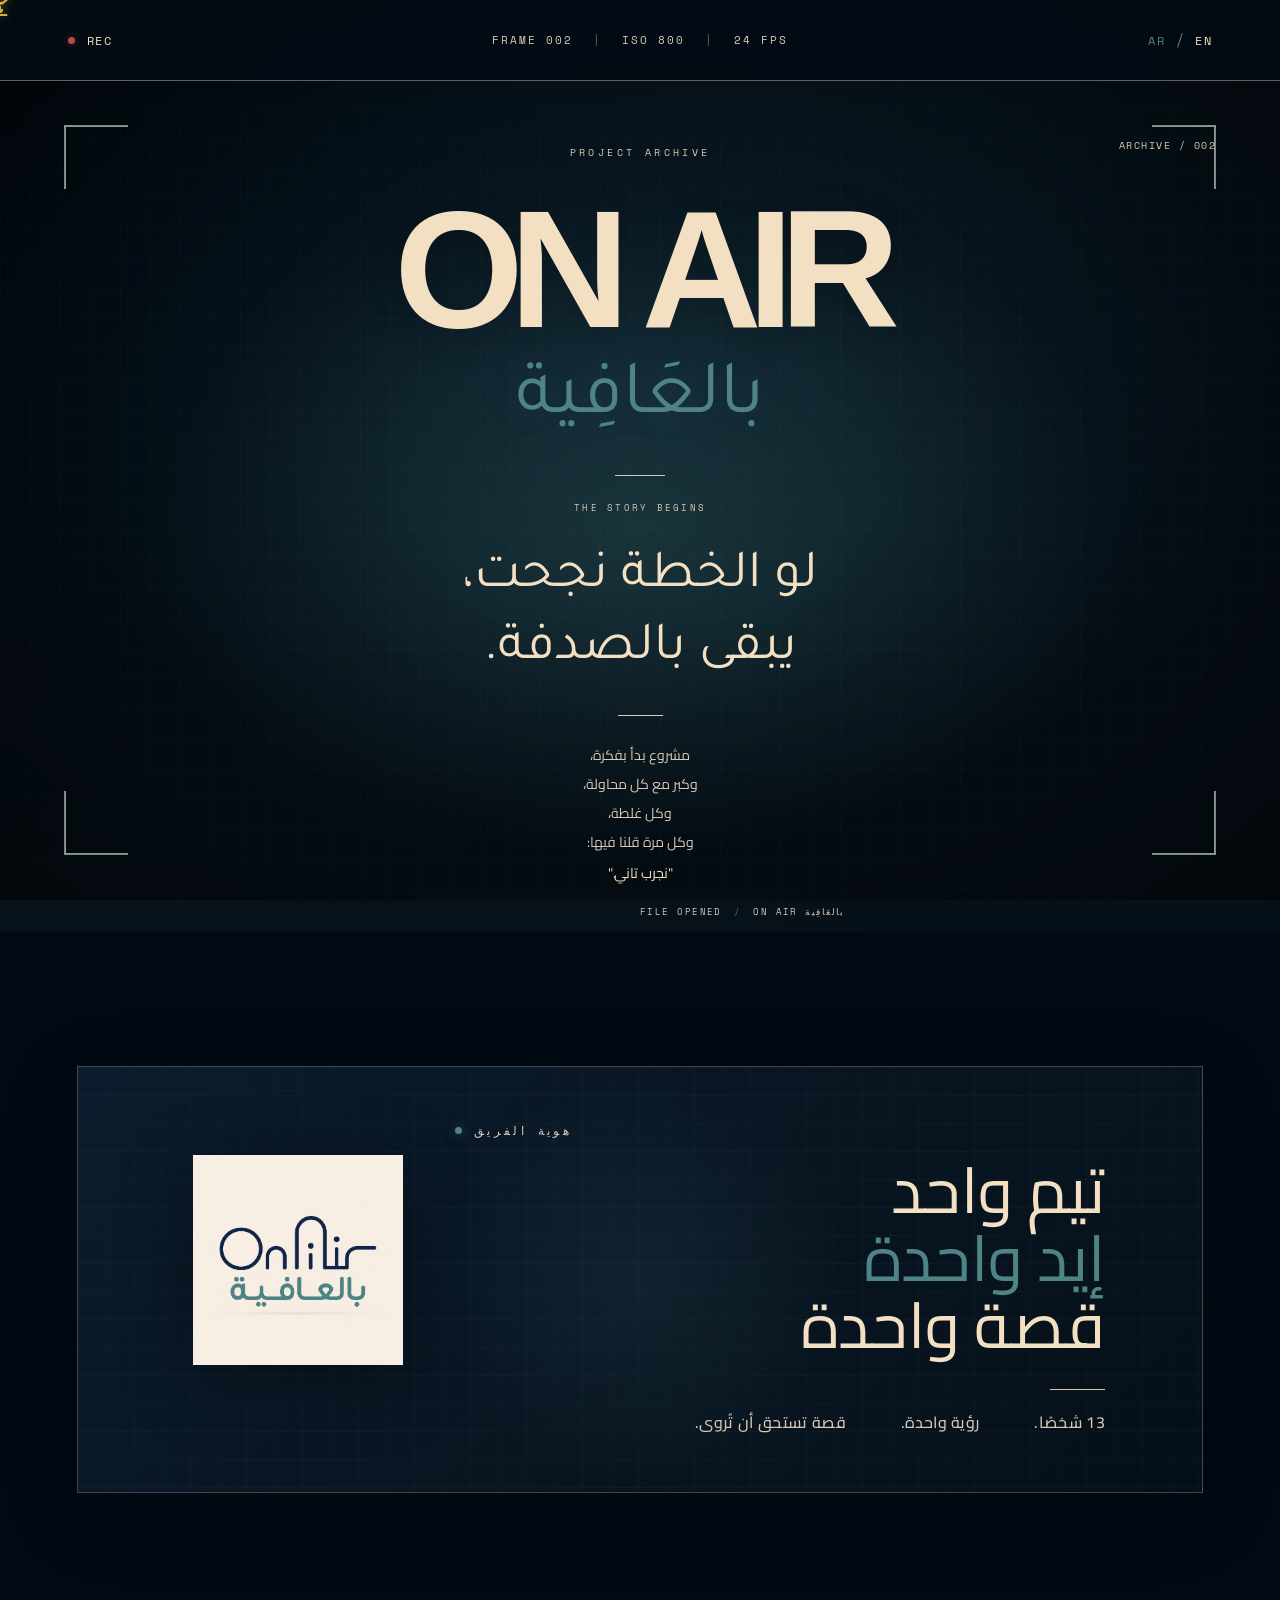
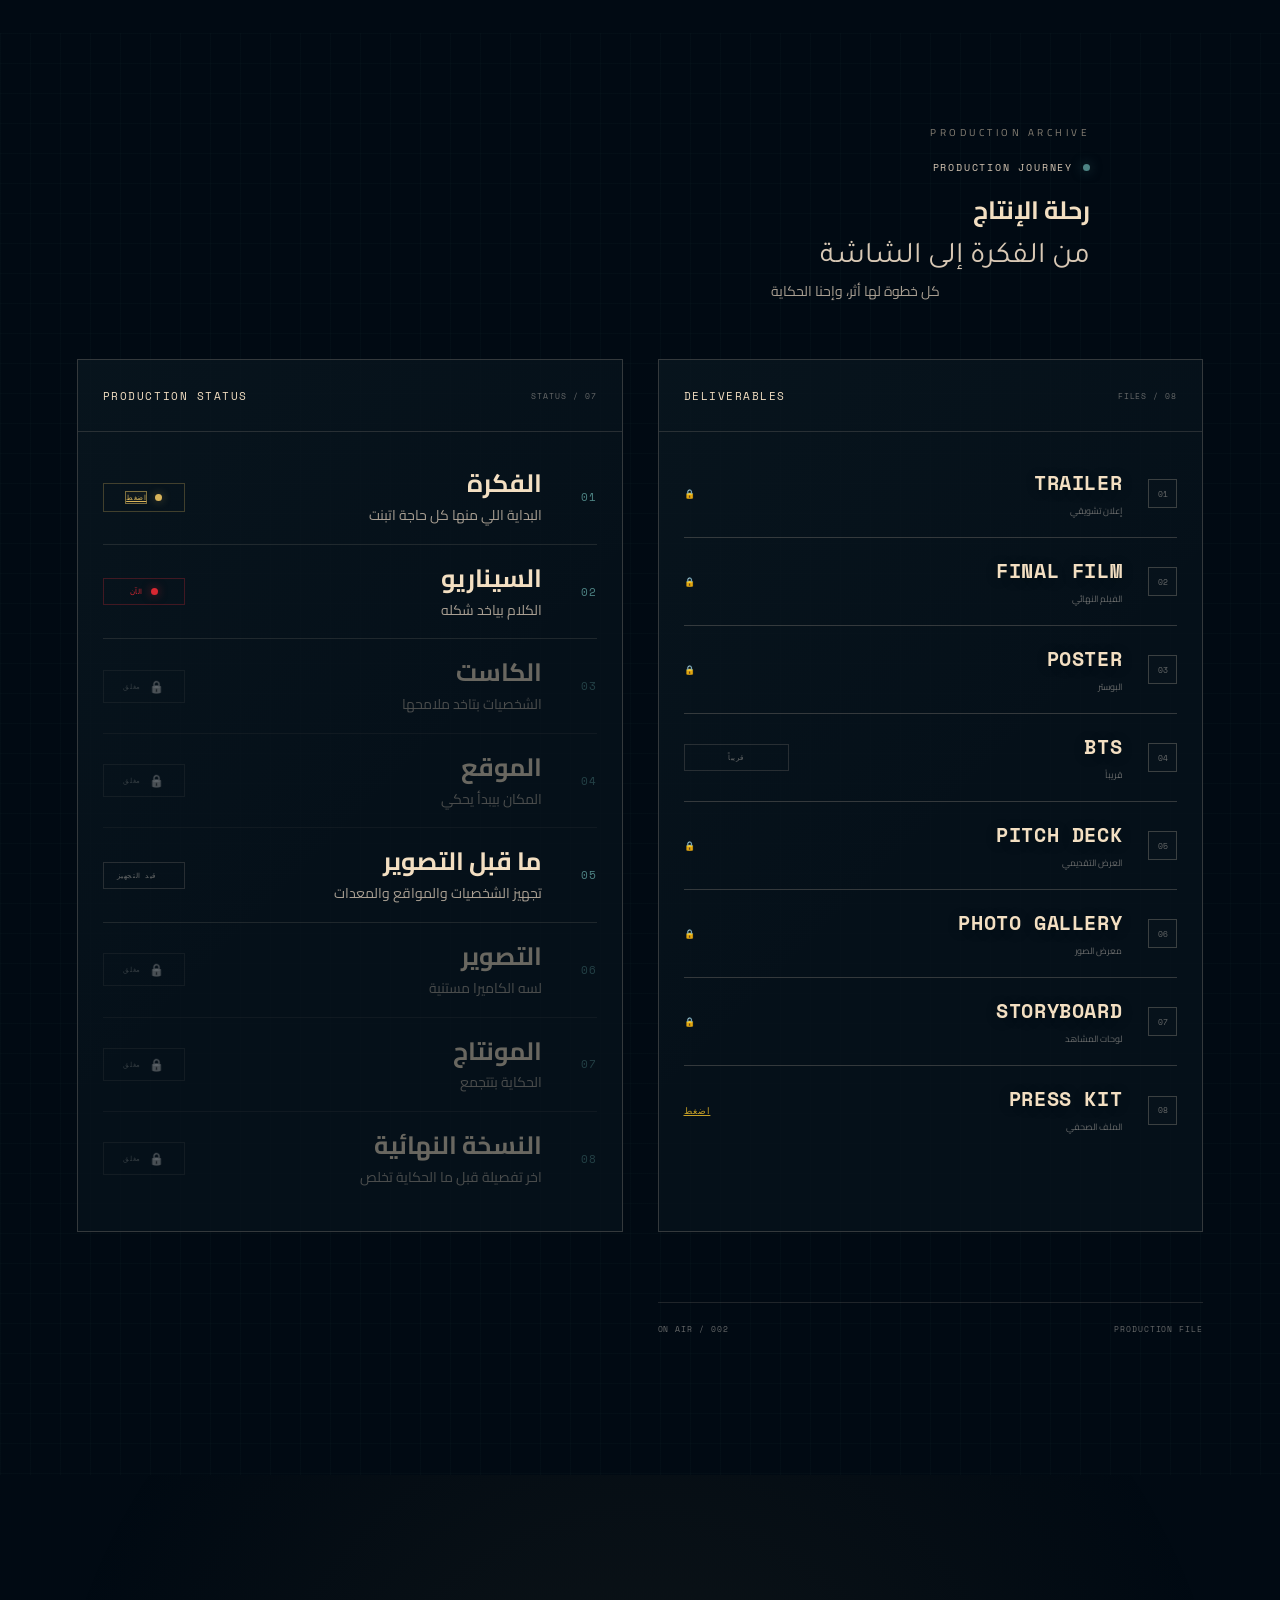
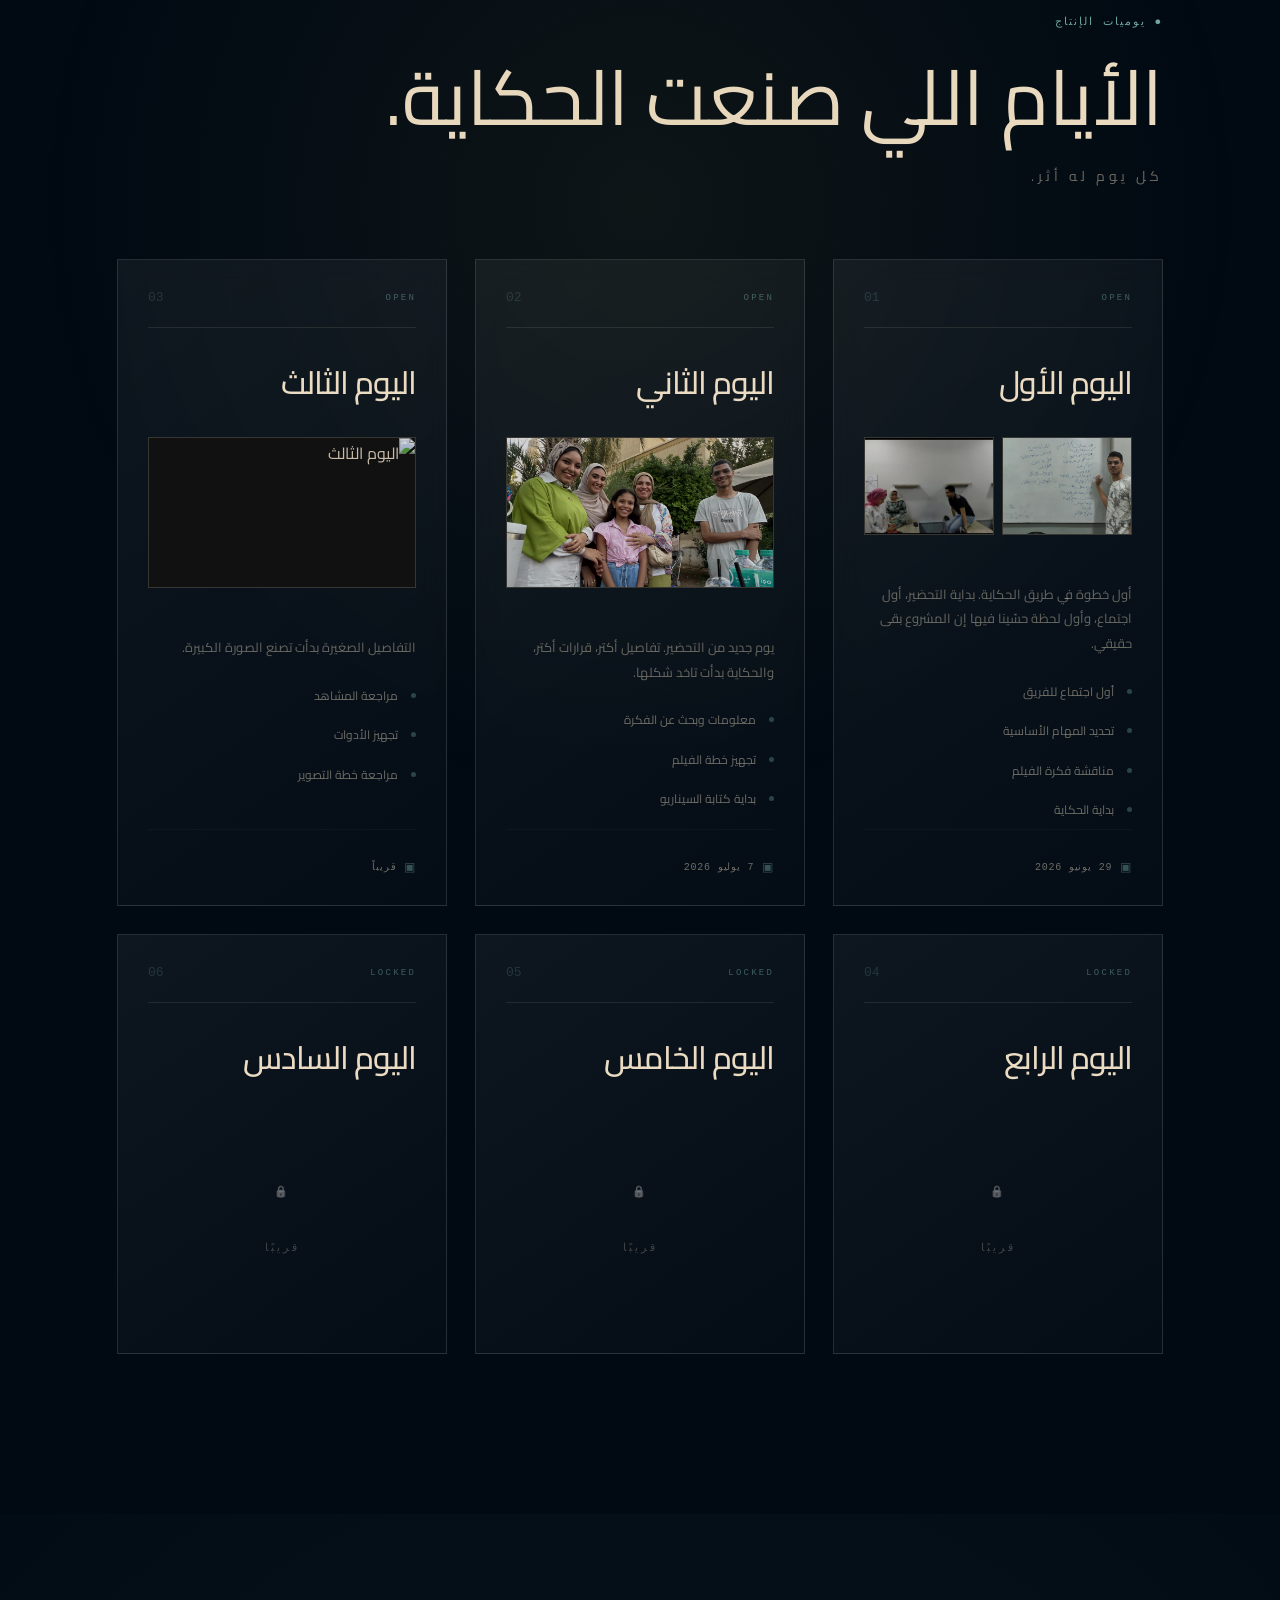
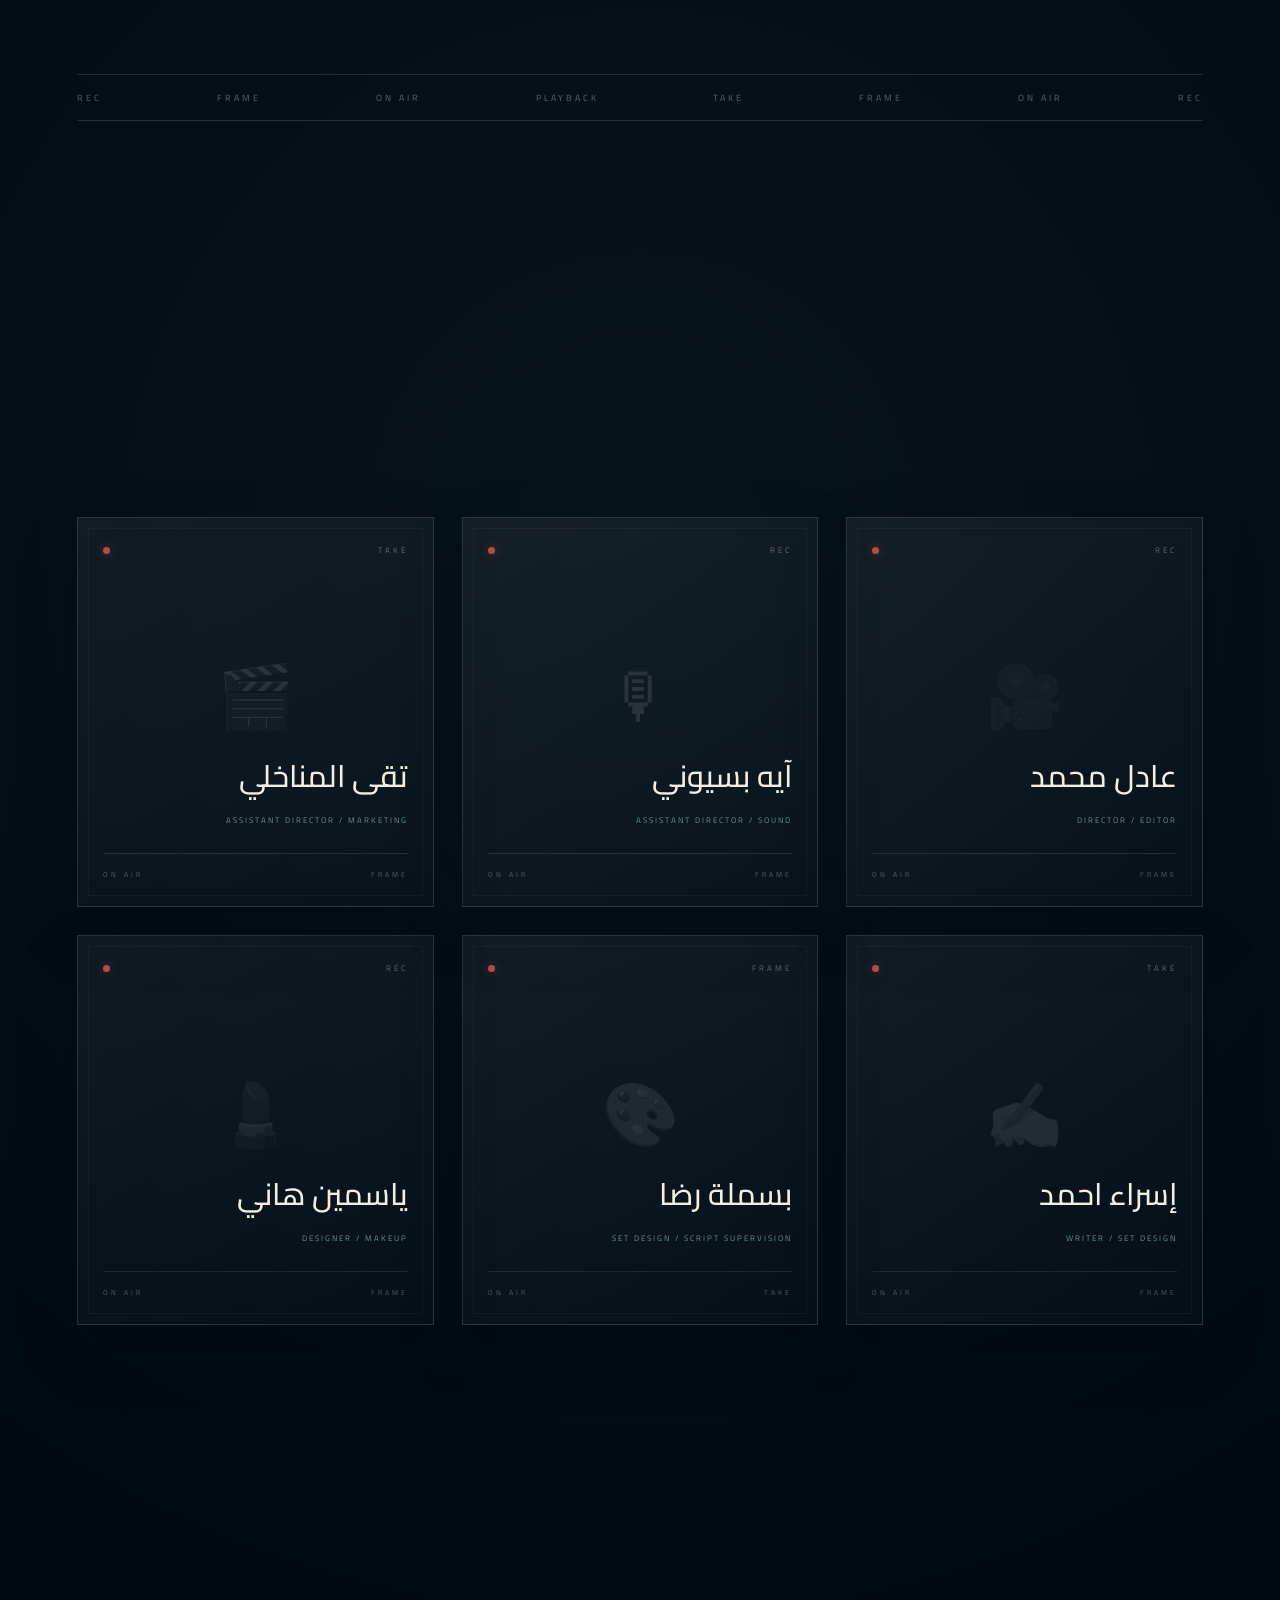
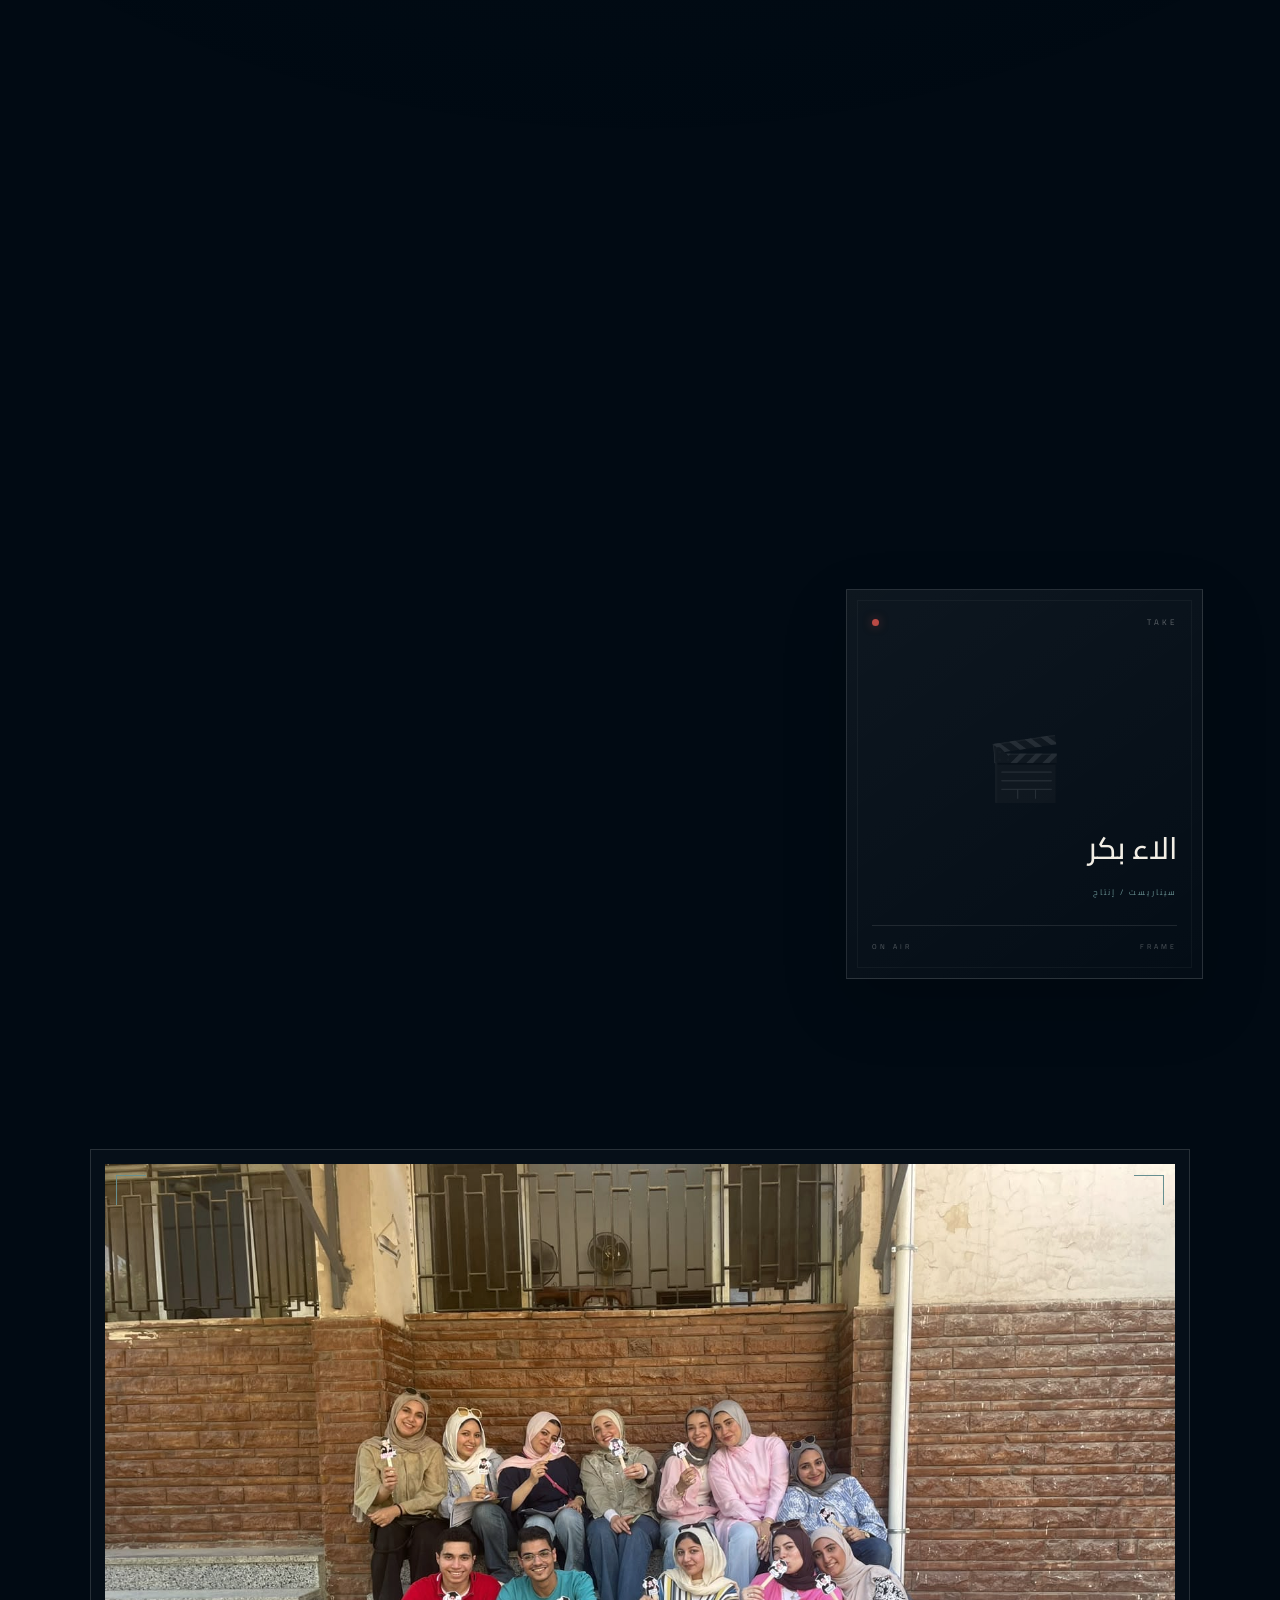
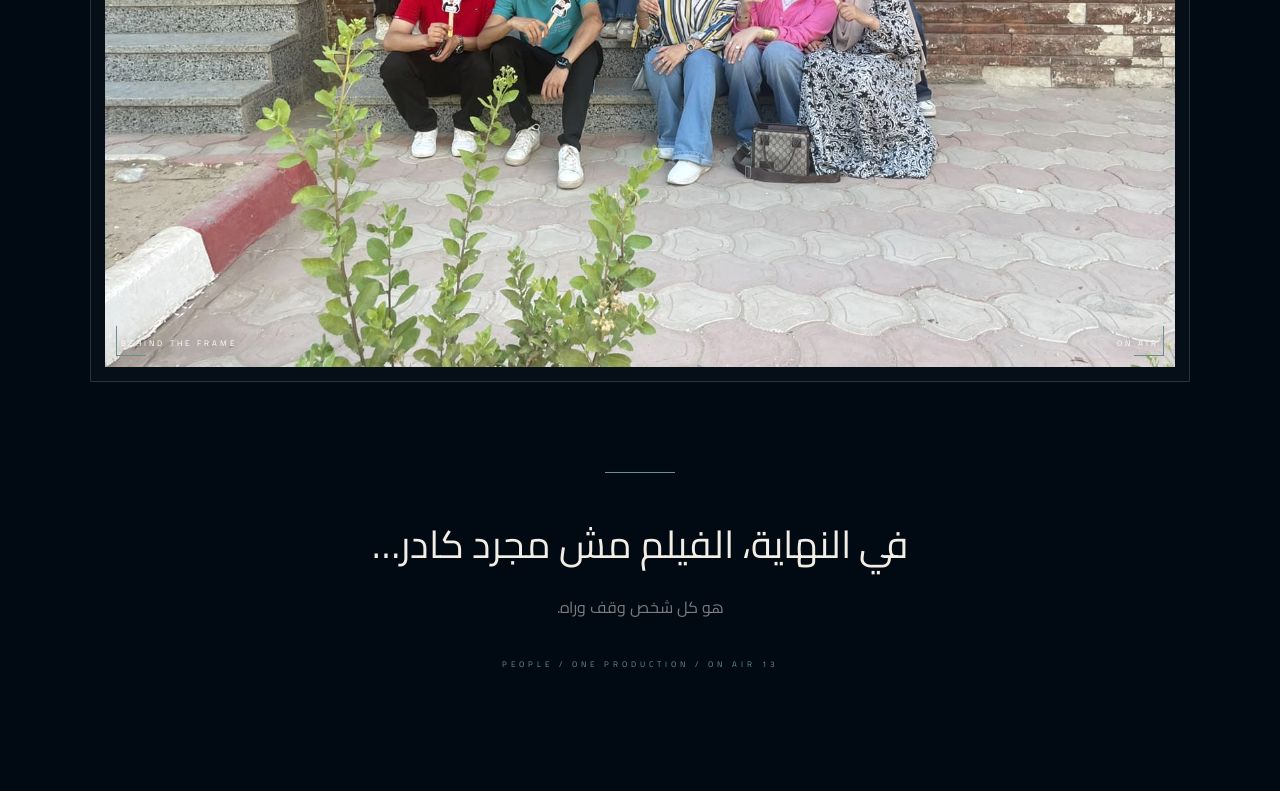
==== archive.html @ 63a8d61f "lnitial website" ====
<!DOCTYPE html>
<html lang="ar" dir="rtl">

<head>

    <meta charset="UTF-8">

    <meta
        name="viewport"
        content="width=device-width, initial-scale=1.0"
    >

    <title>Archive — ON AIR بالعَافِية</title>


    <!-- =====================================================
         GOOGLE FONTS
    ====================================================== -->

    <link rel="preconnect" href="https://fonts.googleapis.com">

    <link
        rel="preconnect"
        href="https://fonts.gstatic.com"
        crossorigin
    >

    <link
        href="https://fonts.googleapis.com/css2?family=Cairo:wght@300;400;500;600;700;800&family=Space+Mono:wght@400;700&family=Tajawal:wght@300;400;500;700;800&display=swap"
        rel="stylesheet"
    >


    <!-- =====================================================
         ARCHIVE CSS
    ====================================================== -->

    <link
        rel="stylesheet"
        href="archive.css"
    >


    <!-- =====================================================
         PRODUCTION CSS
    ====================================================== -->

    <link
        rel="stylesheet"
        href="production.css"
    >

</head>


<body data-page="archive">


<main id="website">


    <!-- =====================================================
         TOP BAR
    ===================================================== -->

    <header class="top-bar">


        <!-- LANGUAGE -->

        <div class="language">

            <button
                type="button"
                class="active"
                data-lang="ar"
                aria-pressed="true"
            >
                AR
            </button>

            <span>/</span>

            <button
                type="button"
                data-lang="en"
                aria-pressed="false"
            >
                EN
            </button>

        </div>


        <!-- TECHNICAL INFO -->

        <div class="technical-info">

            <span
                data-ar="FRAME 002"
                data-en="FRAME 002"
            >
                FRAME 002
            </span>

            <span class="separator">
                |
            </span>

            <span
                data-ar="ISO 800"
                data-en="ISO 800"
            >
                ISO 800
            </span>

            <span class="separator">
                |
            </span>

            <span
                data-ar="24 FPS"
                data-en="24 FPS"
            >
                24 FPS
            </span>

        </div>


        <!-- REC -->

        <div class="rec">

            <span class="rec-dot"></span>

            <span
                data-ar="REC"
                data-en="REC"
            >
                REC
            </span>

        </div>

    </header>



    <!-- =====================================================
         ARCHIVE
    ====================================================== -->

    <section class="archive-page">


        <!-- BACKGROUND -->

        <div class="archive-background"></div>

        <div class="archive-grid"></div>

        <div class="archive-vignette"></div>


        <!-- CAMERA CORNERS -->

        <div class="camera-corner top-left"></div>

        <div class="camera-corner top-right"></div>

        <div class="camera-corner bottom-left"></div>

        <div class="camera-corner bottom-right"></div>


        <!-- =================================================
             ARCHIVE CONTENT
        ================================================== -->

        <div class="archive-content">


            <!-- LABEL -->

            <div
                class="archive-label"
                data-ar="PROJECT ARCHIVE"
                data-en="PROJECT ARCHIVE"
            >
                PROJECT ARCHIVE
            </div>


            <!-- FILE -->

            <div
                class="archive-file"
                data-ar="ARCHIVE / 002"
                data-en="ARCHIVE / 002"
            >
                ARCHIVE / 002
            </div>


            <!-- LOGO -->

            <div class="archive-logo">

                <div
                    class="archive-english"
                    data-ar="ON AIR"
                    data-en="ON AIR"
                >
                    ON AIR
                </div>

                <div
                    class="archive-arabic"
                    data-ar="بالعَافِية"
                    data-en="بالعَافِية"
                >
                    بالعَافِية
                </div>

            </div>


            <!-- LINE -->

            <div class="archive-line"></div>


            <!-- =================================================
                 INTRO
            ================================================== -->

            <section class="archive-intro">


                <div
                    class="archive-intro-label"
                    data-ar="THE STORY BEGINS"
                    data-en="THE STORY BEGINS"
                >
                    THE STORY BEGINS
                </div>


                <h1 class="archive-intro-title">

                    <span
                        data-ar="لو الخطة نجحت،"
                        data-en="If the plan works,"
                    >
                        لو الخطة نجحت،
                    </span>

                    <span
                        data-ar="يبقى بالصدفة."
                        data-en="then it was probably luck."
                    >
                        يبقى بالصدفة.
                    </span>

                </h1>


                <div class="archive-intro-line"></div>


                <!--
                    الجمل الأصلية محفوظة كما هي
                -->

                <div class="archive-intro-description">

                    <span
                        data-ar="مشروع بدأ بفكرة،"
                        data-en="A project that started with an idea,"
                    >
                        مشروع بدأ بفكرة،
                    </span>

                    <span
                        data-ar="وكبر مع كل محاولة،"
                        data-en="and grew with every attempt,"
                    >
                        وكبر مع كل محاولة،
                    </span>

                    <span
                        data-ar="وكل غلطة،"
                        data-en="every mistake,"
                    >
                        وكل غلطة،
                    </span>

                    <span
                        data-ar="وكل مرة قلنا فيها:"
                        data-en="and every time we said:"
                    >
                        وكل مرة قلنا فيها:
                    </span>

                    <span
                        data-ar='"نجرب تاني."'
                        data-en='"Let us try again."'
                    >
                        "نجرب تاني."
                    </span>

                </div>

            </section>


            <!-- META -->

            <div class="archive-meta">

                <span
                    data-ar="FILE OPENED"
                    data-en="FILE OPENED"
                >
                    FILE OPENED
                </span>

                <span class="meta-separator">
                    /
                </span>

                <span
                    data-ar="ON AIR بالعَافِية"
                    data-en="ON AIR بالعَافِية"
                >
                    ON AIR بالعَافِية
                </span>

            </div>

        </div>

    </section>



    <!-- =====================================================
         TEAM IDENTITY
    ====================================================== -->

    <section
        class="team-identity"
        id="teamIdentity"
    >

        <!-- =================================================
             TEAM LOGO
        ================================================== -->

        <div class="team-identity-logo">

            <img
                src="images/team-logo.png"
                alt="ON AIR بالعَافِية Logo"
            >

        </div>


        <!-- =================================================
             TEAM CONTENT
        ================================================== -->

        <div class="team-identity-content">


            <!-- LABEL -->

            <div class="team-identity-label">

                <span class="label-dot"></span>

                <span
                    data-ar="هوية الفريق"
                    data-en="TEAM IDENTITY"
                >
                    هوية الفريق
                </span>

            </div>


            <!-- TITLE -->

            <div class="team-identity-title">

                <span
                    data-ar="تيم واحد"
                    data-en="ONE TEAM"
                >
                    تيم واحد
                </span>

                <span
                    data-ar="إيد واحدة"
                    data-en="ONE HAND"
                >
                    إيد واحدة
                </span>

                <span
                    data-ar="قصة واحدة"
                    data-en="ONE STORY"
                >
                    قصة واحدة
                </span>

            </div>


            <!-- DIVIDER -->

            <div class="team-identity-line"></div>


            <!-- FOOTER -->

            <div class="team-identity-footer">

                <span
                    data-ar="13 شخصًا."
                    data-en="13 PEOPLE."
                >
                    13 شخصًا.
                </span>

                <span
                    data-ar="رؤية واحدة."
                    data-en="ONE VISION."
                >
                    رؤية واحدة.
                </span>

                <span
                    data-ar="قصة تستحق أن تُروى."
                    data-en="A STORY WORTH TELLING."
                >
                    قصة تستحق أن تُروى.
                </span>

            </div>

        </div>

    </section>



    <!-- =====================================================
         PRODUCTION AREA
    ====================================================== -->

    <section
        class="production-section"
        id="productionSection"
    >


        <!-- =================================================
             PRODUCTION INTRO
        ================================================== -->

        <div class="production-header">


            <div class="production-header-label">

                <span class="production-dot"></span>

                <span
                    data-ar="PRODUCTION JOURNEY"
                    data-en="PRODUCTION JOURNEY"
                >
                    PRODUCTION JOURNEY
                </span>

            </div>


            <!-- TITLE -->

            <h2
                class="production-title"
                data-ar="رحلة الإنتاج"
                data-en="Production Journey"
            >
                رحلة الإنتاج
            </h2>


            <!-- SUBTITLE -->

            <div
                class="production-subtitle"
                data-ar="من الفكرة إلى الشاشة"
                data-en="From Idea to Screen"
            >
                من الفكرة إلى الشاشة
            </div>


            <!-- DESCRIPTION -->

            <p
                class="production-description"
                data-ar="كل خطوة لها أثر، وإحنا الحكاية"
                data-en="Every step leaves a mark, and we are the story."
            >
                كل خطوة لها أثر، وإحنا الحكاية
            </p>

        </div>



        <!-- =================================================
             TWO COLUMNS
        ================================================== -->

        <div class="production-layout">


            <!-- =================================================
     DELIVERABLES
================================================= -->

<section class="production-panel deliverables-panel">

    <div class="production-panel-header">

        <span
            class="production-panel-title"
            data-ar="DELIVERABLES"
            data-en="DELIVERABLES"
        >
            DELIVERABLES
        </span>

        <span
            class="production-panel-count"
            data-ar="FILES / 08"
            data-en="FILES / 08"
        >
            FILES / 08
        </span>

    </div>


    <div class="deliverables-list">


        <!-- 01 — TRAILER -->
        <div class="deliverable-item locked">

            <!-- NUMBER -->
            <div class="deliverable-number">
                01
            </div>

            <!-- INFO -->
            <div class="deliverable-info">

                <div
                    class="deliverable-title"
                    data-ar="TRAILER"
                    data-en="TRAILER"
                >
                    TRAILER
                </div>

                <div
                    class="deliverable-subtitle"
                    data-ar="إعلان تشويقي"
                    data-en="Teaser Trailer"
                >
                    إعلان تشويقي
                </div>

            </div>

            <!-- LOCK -->
            <div class="deliverable-action">

                <span class="deliverable-lock">
                    🔒
                </span>

            </div>

        </div>



        <!-- 02 — FINAL FILM -->
        <div class="deliverable-item locked">

            <div class="deliverable-number">
                02
            </div>

            <div class="deliverable-info">

                <div
                    class="deliverable-title"
                    data-ar="FINAL FILM"
                    data-en="FINAL FILM"
                >
                    FINAL FILM
                </div>

                <div
                    class="deliverable-subtitle"
                    data-ar="الفيلم النهائي"
                    data-en="Final Film"
                >
                    الفيلم النهائي
                </div>

            </div>

            <div class="deliverable-action">

                <span class="deliverable-lock">
                    🔒
                </span>

            </div>

        </div>



        <!-- 03 — POSTER -->
        <div class="deliverable-item locked">

            <div class="deliverable-number">
                03
            </div>

            <div class="deliverable-info">

                <div
                    class="deliverable-title"
                    data-ar="POSTER"
                    data-en="POSTER"
                >
                    POSTER
                </div>

                <div
                    class="deliverable-subtitle"
                    data-ar="البوستر"
                    data-en="Poster"
                >
                    البوستر
                </div>

            </div>

            <div class="deliverable-action">

                <span class="deliverable-lock">
                    🔒
                </span>

            </div>

        </div>



        <!-- 04 — BTS -->
        <div class="deliverable-item coming-soon">

            <div class="deliverable-number">
                04
            </div>

            <div class="deliverable-info">

                <div
                    class="deliverable-title"
                    data-ar="BTS"
                    data-en="BTS"
                >
                    BTS
                </div>

                <div
                    class="deliverable-subtitle"
                    data-ar="قريباً"
                    data-en="Coming Soon"
                >
                    قريباً
                </div>

            </div>

            <div class="deliverable-action">

                <span
                    class="deliverable-status"
                    data-ar="قريباً"
                    data-en="SOON"
                >
                    قريباً
                </span>

            </div>

        </div>



        <!-- 05 — PITCH DECK -->
        <div class="deliverable-item locked">

            <div class="deliverable-number">
                05
            </div>

            <div class="deliverable-info">

                <div
                    class="deliverable-title"
                    data-ar="PITCH DECK"
                    data-en="PITCH DECK"
                >
                    PITCH DECK
                </div>

                <div
                    class="deliverable-subtitle"
                    data-ar="العرض التقديمي"
                    data-en="Presentation Deck"
                >
                    العرض التقديمي
                </div>

            </div>

            <div class="deliverable-action">

                <span class="deliverable-lock">
                    🔒
                </span>

            </div>

        </div>



        <!-- 06 — PHOTO GALLERY -->
        <div class="deliverable-item locked">

            <div class="deliverable-number">
                06
            </div>

            <div class="deliverable-info">

                <div
                    class="deliverable-title"
                    data-ar="PHOTO GALLERY"
                    data-en="PHOTO GALLERY"
                >
                    PHOTO GALLERY
                </div>

                <div
                    class="deliverable-subtitle"
                    data-ar="معرض الصور"
                    data-en="Photo Gallery"
                >
                    معرض الصور
                </div>

            </div>

            <div class="deliverable-action">

                <span class="deliverable-lock">
                    🔒
                </span>

            </div>

        </div>



        <!-- 07 — STORYBOARD -->
        <div class="deliverable-item locked">

            <div class="deliverable-number">
                07
            </div>

            <div class="deliverable-info">

                <div
                    class="deliverable-title"
                    data-ar="STORYBOARD"
                    data-en="STORYBOARD"
                >
                    STORYBOARD
                </div>

                <div
                    class="deliverable-subtitle"
                    data-ar="لوحات المشاهد"
                    data-en="Scene Boards"
                >
                    لوحات المشاهد
                </div>

            </div>

            <div class="deliverable-action">

                <span class="deliverable-lock">
                    🔒
                </span>

            </div>

        </div>



        <!-- 08 — PRESS KIT -->
        <div class="deliverable-item open">

            <div class="deliverable-number">
                08
            </div>

            <div class="deliverable-info">

                <div
                    class="deliverable-title"
                    data-ar="PRESS KIT"
                    data-en="PRESS KIT"
                >
                    PRESS KIT
                </div>

                <div
                    class="deliverable-subtitle"
                    data-ar="الملف الصحفي"
                    data-en="Press File"
                >
                    الملف الصحفي
                </div>

            </div>

            <div class="deliverable-action">

                <a
                    href="#"
                    class="deliverable-button"
                    data-ar="اضغط"
                    data-en="OPEN"
                >
                    اضغط
                </a>

            </div>

        </div>


    </div>

</section>
 <!-- =================================================
     PRODUCTION STATUS
================================================= -->

<section class="production-panel production-status-panel">

    <div class="production-panel-header">

        <span
            class="production-panel-title"
            data-ar="PRODUCTION STATUS"
            data-en="PRODUCTION STATUS"
        >
            PRODUCTION STATUS
        </span>

        <span
            class="production-panel-count"
            data-ar="STATUS / 07"
            data-en="STATUS / 07"
        >
            STATUS / 07
        </span>

    </div>


    <div class="production-status-list">


        <!-- 01 IDEA -->
        <article class="production-status-item idea">

            <div class="status-number">
                01
            </div>

            <div class="status-info">

                <div
                    class="status-title"
                    data-ar="الفكرة"
                    data-en="IDEA"
                >
                    الفكرة
                </div>

                <div
                    class="status-description"
                    data-ar="البداية اللي منها كل حاجة اتبنت"
                    data-en="The beginning everything was built from."
                >
                    البداية اللي منها كل حاجة اتبنت
                </div>

            </div>

            <div class="status-state">

                <span class="status-light idea-light"></span>

                <a
                    href="idea.html"
                    class="status-action"
                    data-ar="اضغط"
                    data-en="OPEN"
                >
                    اضغط
                </a>

            </div>

        </article>



        <!-- 02 SCRIPT -->
        <article class="production-status-item script">

            <div class="status-number">
                02
            </div>

            <div class="status-info">

                <div
                    class="status-title"
                    data-ar="السيناريو"
                    data-en="SCRIPT"
                >
                    السيناريو
                </div>

                <div
                    class="status-description"
                    data-ar="الكلام بياخد شكله"
                    data-en="The words are taking shape."
                >
                    الكلام بياخد شكله
                </div>

            </div>

            <div class="status-state">

                <span class="status-light script-light"></span>

                <span
                    class="status-now"
                    data-ar="الآن"
                    data-en="NOW"
                >
                    الآن
                </span>

            </div>

        </article>



        <!-- 03 CAST -->
        <article class="production-status-item locked">

            <div class="status-number">
                03
            </div>

            <div class="status-info">

                <div
                    class="status-title"
                    data-ar="الكاست"
                    data-en="CAST"
                >
                    الكاست
                </div>

                <div
                    class="status-description"
                    data-ar="الشخصيات بتاخد ملامحها"
                    data-en="The characters are taking shape."
                >
                    الشخصيات بتاخد ملامحها
                </div>

            </div>

            <div class="status-state">

                <span class="status-lock">🔒</span>

                <span
                    data-ar="مغلق"
                    data-en="LOCKED"
                >
                    مغلق
                </span>

            </div>

        </article>



        <!-- 04 LOCATION -->
        <article class="production-status-item locked">

            <div class="status-number">
                04
            </div>

            <div class="status-info">

                <div
                    class="status-title"
                    data-ar="الموقع"
                    data-en="LOCATION"
                >
                    الموقع
                </div>

                <div
                    class="status-description"
                    data-ar="المكان بيبدأ يحكي"
                    data-en="The place begins to tell its story."
                >
                    المكان بيبدأ يحكي
                </div>

            </div>

            <div class="status-state">

                <span class="status-lock">🔒</span>

                <span
                    data-ar="مغلق"
                    data-en="LOCKED"
                >
                    مغلق
                </span>

            </div>

        </article>



        <!-- 05 PRE-PRODUCTION -->
        <article class="production-status-item">

            <div class="status-number">
                05
            </div>

            <div class="status-info">

                <div
                    class="status-title"
                    data-ar="ما قبل التصوير"
                    data-en="PRE-PRODUCTION"
                >
                    ما قبل التصوير
                </div>

                <div
                    class="status-description"
                    data-ar="تجهيز الشخصيات والمواقع والمعدات"
                    data-en="Preparing characters, locations and equipment."
                >
                    تجهيز الشخصيات والمواقع والمعدات
                </div>

            </div>

            <div class="status-state">

                <span class="status-light idea-light"></span>

                <span
                    data-ar="قيد التجهيز"
                    data-en="IN PROGRESS"
                >
                    قيد التجهيز
                </span>

            </div>

        </article>



        <!-- 06 SHOOTING -->
        <article class="production-status-item locked">

            <div class="status-number">
                06
            </div>

            <div class="status-info">

                <div
                    class="status-title"
                    data-ar="التصوير"
                    data-en="SHOOTING"
                >
                    التصوير
                </div>

                <div
                    class="status-description"
                    data-ar="لسه الكاميرا مستنية"
                    data-en="The camera is still waiting."
                >
                    لسه الكاميرا مستنية
                </div>

            </div>

            <div class="status-state">

                <span class="status-lock">🔒</span>

                <span
                    data-ar="مغلق"
                    data-en="LOCKED"
                >
                    مغلق
                </span>

            </div>

        </article>



        <!-- 07 EDITING -->
        <article class="production-status-item locked">

            <div class="status-number">
                07
            </div>

            <div class="status-info">

                <div
                    class="status-title"
                    data-ar="المونتاج"
                    data-en="EDITING"
                >
                    المونتاج
                </div>

                <div
                    class="status-description"
                    data-ar="الحكاية بتتجمع"
                    data-en="The story is coming together."
                >
                    الحكاية بتتجمع
                </div>

            </div>

            <div class="status-state">

                <span class="status-lock">🔒</span>

                <span
                    data-ar="مغلق"
                    data-en="LOCKED"
                >
                    مغلق
                </span>

            </div>

        </article>
  <!-- 08 — FINAL CUT -->
    <article class="production-status-item locked">

        <div class="status-number">
            08
        </div>

        <div class="status-info">

            <div
                class="status-title"
            data-ar="النسخة النهائية"
                data-en="FINAL CUT"
            >
             النسخة النهائية
            </div>

            <div
                class="status-description"
             date-ar="اخر تفصيلة قبل ما الحكاية تخلص"
                data-en="The last detail before the story ends."
            >
                اخر تفصيلة قبل ما الحكاية تخلص
            </div>

        </div>

        <div class="status-state">

            <span class="status-lock">🔒</span>

            <span
                data-ar="مغلق"
                data-en="LOCKED"
            >
                مغلق
            </span>

    </div>

</section>
                
        <!-- =================================================
             FOOTER
        ================================================== -->

        <div class="production-footer">

            <span
                class="production-footer-left"
                data-ar="PRODUCTION FILE"
                data-en="PRODUCTION FILE"
            >
                PRODUCTION FILE
            </span>

            <span
                class="production-footer-right"
                data-ar="ON AIR / 002"
                data-en="ON AIR / 002"
            >
                ON AIR / 002
            </span>

        </div>

    </section>
<!-- =====================================================
     PRODUCTION DAYS ARCHIVE
===================================================== -->

<section class="production-days-section" id="production-days">

    <div class="production-days-heading">

        <span class="section-kicker">
            ● يوميات الإنتاج
        </span>

        <h2>
            الأيام اللي صنعت الحكاية.
        </h2>

        <p>
            كل يوم له أثر.
        </p>

    </div>


    <div class="production-days-grid" id="productionDaysGrid">
        <!-- Cards generated by JavaScript -->
    </div>

</section>


<!-- =====================================================
     CREW SECTION
===================================================== -->

<section class="crew-section" id="crew">

    <!-- FILM STRIP DECORATION -->
    <div class="crew-film-line" aria-hidden="true">
        <span>REC</span>
        <span>ON AIR</span>
        <span>FRAME</span>
        <span>TAKE</span>
        <span>PLAYBACK</span>
        <span>ON AIR</span>
        <span>FRAME</span>
        <span>REC</span>
    </div>


    <!-- =================================================
         CREW INTRO
    ================================================== -->

    <div class="crew-intro reveal">

        <div class="crew-kicker">
            <span class="rec-dot"></span>
            THE PEOPLE BEHIND THE FRAME
        </div>

        <h2>
            خلف كل كادر… حكاية
        </h2>

        <p>
            لأن الفيلم لا يصنعه شخص واحد.
        </p>

    </div>


    <!-- =================================================
         CREW GRID
    ================================================== -->

    <div class="crew-grid">

        <!-- =========================
             عادل محمد
        ========================== -->

        <article class="crew-card reveal">

            <div class="crew-card-inner">

                <!-- FRONT -->

                <div class="crew-card-face crew-card-front">

                    <div class="crew-card-top">
                        <span>REC</span>
                        <span class="crew-rec-dot"></span>
                    </div>

                    <div class="crew-icon">
                        🎥
                    </div>

                    <div class="crew-name">
                        عادل محمد
                    </div>

                    <div class="crew-meta">
                        DIRECTOR / EDITOR
                    </div>

                    <div class="crew-card-bottom">
                        <span>FRAME</span>
                        <span>ON AIR</span>
                    </div>

                </div>


                <!-- BACK -->

                <div class="crew-card-face crew-card-back">

                    <div class="back-label">
                        CREW
                    </div>

                    <h3>
                        عادل محمد
                    </h3>

                    <p>
                        مخرج / مونتير
                    </p>

                    <a
                        href="#"
                        class="portfolio-link"
                        target="_blank"
                        rel="noopener"
                    >
                        VIEW PORTFOLIO ↗
                    </a>

                </div>

            </div>

        </article>


        <!-- =========================
             آيه بسيوني
        ========================== -->

        <article class="crew-card reveal">

            <div class="crew-card-inner">

                <div class="crew-card-face crew-card-front">

                    <div class="crew-card-top">
                        <span>REC</span>
                        <span class="crew-rec-dot"></span>
                    </div>

                    <div class="crew-icon">
                        🎙
                    </div>

                    <div class="crew-name">
                        آيه بسيوني
                    </div>

                    <div class="crew-meta">
                        ASSISTANT DIRECTOR / SOUND
                    </div>

                    <div class="crew-card-bottom">
                        <span>FRAME</span>
                        <span>ON AIR</span>
                    </div>

                </div>

                <div class="crew-card-face crew-card-back">

                    <div class="back-label">
                        CREW
                    </div>

                    <h3>
                        آيه بسيوني
                    </h3>

                    <p>
                        مساعد مخرج / هندسة صوتية
                    </p>

                    <a
                        href="#"
                        class="portfolio-link"
                        target="_blank"
                        rel="noopener"
                    >
                        VIEW PORTFOLIO ↗
                    </a>

                </div>

            </div>

        </article>


        <!-- =========================
             تقى المناخلي
        ========================== -->

        <article class="crew-card reveal">

            <div class="crew-card-inner">

                <div class="crew-card-face crew-card-front">

                    <div class="crew-card-top">
                        <span>TAKE</span>
                        <span class="crew-rec-dot"></span>
                    </div>

                    <div class="crew-icon">
                        🎬
                    </div>

                    <div class="crew-name">
                        تقى المناخلي
                    </div>

                    <div class="crew-meta">
                        ASSISTANT DIRECTOR / MARKETING
                    </div>

                    <div class="crew-card-bottom">
                        <span>FRAME</span>
                        <span>ON AIR</span>
                    </div>

                </div>

                <div class="crew-card-face crew-card-back">

                    <div class="back-label">
                        CREW
                    </div>

                    <h3>
                        تقى المناخلي
                    </h3>

                    <p>
                        مساعد مخرج / تسويق
                    </p>

                    <a
                        href="#"
                        class="portfolio-link"
                        target="_blank"
                        rel="noopener"
                    >
                        VIEW PORTFOLIO ↗
                    </a>

                </div>

            </div>

        </article>


        <!-- =========================
             إسراء احمد
        ========================== -->

        <article class="crew-card reveal">

            <div class="crew-card-inner">

                <div class="crew-card-face crew-card-front">

                    <div class="crew-card-top">
                        <span>TAKE</span>
                        <span class="crew-rec-dot"></span>
                    </div>

                    <div class="crew-icon">
                        ✍
                    </div>

                    <div class="crew-name">
                        إسراء احمد
                    </div>

                    <div class="crew-meta">
                        WRITER / SET DESIGN
                    </div>

                    <div class="crew-card-bottom">
                        <span>FRAME</span>
                        <span>ON AIR</span>
                    </div>

                </div>

                <div class="crew-card-face crew-card-back">

                    <div class="back-label">
                        CREW
                    </div>

                    <h3>
                        إسراء احمد
                    </h3>

                    <p>
                        مؤلف / ديكور
                    </p>

                    <a
                        href="#"
                        class="portfolio-link"
                        target="_blank"
                        rel="noopener"
                    >
                        VIEW PORTFOLIO ↗
                    </a>

                </div>

            </div>

        </article>


        <!-- =========================
             بسملة رضا
        ========================== -->

        <article class="crew-card reveal">

            <div class="crew-card-inner">

                <div class="crew-card-face crew-card-front">

                    <div class="crew-card-top">
                        <span>FRAME</span>
                        <span class="crew-rec-dot"></span>
                    </div>

                    <div class="crew-icon">
                        🎨
                    </div>

                    <div class="crew-name">
                        بسملة رضا
                    </div>

                    <div class="crew-meta">
                        SET DESIGN / SCRIPT SUPERVISION
                    </div>

                    <div class="crew-card-bottom">
                        <span>TAKE</span>
                        <span>ON AIR</span>
                    </div>

                </div>

                <div class="crew-card-face crew-card-back">

                    <div class="back-label">
                        CREW
                    </div>

                    <h3>
                        بسملة رضا
                    </h3>

                    <p>
                        ديكور / راكور
                    </p>

                    <a
                        href="#"
                        class="portfolio-link"
                        target="_blank"
                        rel="noopener"
                    >
                        VIEW PORTFOLIO ↗
                    </a>

                </div>

            </div>

        </article>


        <!-- =========================
             ياسمين هاني
        ========================== -->

        <article class="crew-card reveal">

            <div class="crew-card-inner">

                <div class="crew-card-face crew-card-front">

                    <div class="crew-card-top">
                        <span>REC</span>
                        <span class="crew-rec-dot"></span>
                    </div>

                    <div class="crew-icon">
                        💄
                    </div>

                    <div class="crew-name">
                        ياسمين هاني
                    </div>

                    <div class="crew-meta">
                        DESIGNER / MAKEUP
                    </div>

                    <div class="crew-card-bottom">
                        <span>FRAME</span>
                        <span>ON AIR</span>
                    </div>

                </div>

                <div class="crew-card-face crew-card-back">

                    <div class="back-label">
                        CREW
                    </div>

                    <h3>
                        ياسمين هاني
                    </h3>

                    <p>
                        ديزاينر / ميكب
                    </p>

                    <a
                        href="#"
                        class="portfolio-link"
                        target="_blank"
                        rel="noopener"
                    >
                        VIEW PORTFOLIO ↗
                    </a>

                </div>

            </div>

        </article>


        <!-- =========================
             مريم مسعد
        ========================== -->

        <article class="crew-card reveal">

            <div class="crew-card-inner">

                <div class="crew-card-face crew-card-front">

                    <div class="crew-card-top">
                        <span>REC</span>
                        <span class="crew-rec-dot"></span>
                    </div>

                    <div class="crew-icon">
                        📹
                    </div>

                    <div class="crew-name">
                        مريم مسعد
                    </div>

                    <div class="crew-meta">
                        EDITOR / CAMERA
                    </div>

                    <div class="crew-card-bottom">
                        <span>FRAME</span>
                        <span>ON AIR</span>
                    </div>

                </div>

                <div class="crew-card-face crew-card-back">

                    <div class="back-label">
                        CREW
                    </div>

                    <h3>
                        مريم مسعد
                    </h3>

                    <p>
                        مونتير / مصور
                    </p>

                    <a
                        href="#"
                        class="portfolio-link"
                        target="_blank"
                        rel="noopener"
                    >
                        VIEW PORTFOLIO ↗
                    </a>

                </div>

            </div>

        </article>


        <!-- =========================
             مريم محمد
        ========================== -->

        <article class="crew-card reveal">

            <div class="crew-card-inner">

                <div class="crew-card-face crew-card-front">

                    <div class="crew-card-top">
                        <span>FRAME</span>
                        <span class="crew-rec-dot"></span>
                    </div>

                    <div class="crew-icon">
                        👗
                    </div>

                    <div class="crew-name">
                        مريم محمد
                    </div>

                    <div class="crew-meta">
                        STYLIST / CAMERA
                    </div>

                    <div class="crew-card-bottom">
                        <span>TAKE</span>
                        <span>ON AIR</span>
                    </div>

                </div>

                <div class="crew-card-face crew-card-back">

                    <div class="back-label">
                        CREW
                    </div>

                    <h3>
                        مريم محمد
                    </h3>

                    <p>
                        استايلست / مصور
                    </p>

                    <a
                        href="#"
                        class="portfolio-link"
                        target="_blank"
                        rel="noopener"
                    >
                        VIEW PORTFOLIO ↗
                    </a>

                </div>

            </div>

        </article>


        <!-- =========================
             روان عماد
        ========================== -->

        <article class="crew-card reveal">

            <div class="crew-card-inner">

                <div class="crew-card-face crew-card-front">

                    <div class="crew-card-top">
                        <span>TAKE</span>
                        <span class="crew-rec-dot"></span>
                    </div>

                    <div class="crew-icon">
                        📸
                    </div>

                    <div class="crew-name">
                        روان عماد
                    </div>

                    <div class="crew-meta">
                        STYLIST / CAMERA
                    </div>

                    <div class="crew-card-bottom">
                        <span>FRAME</span>
                        <span>ON AIR</span>
                    </div>

                </div>

                <div class="crew-card-face crew-card-back">

                    <div class="back-label">
                        CREW
                    </div>

                    <h3>
                        روان عماد
                    </h3>

                    <p>
                        استايلست / مصور
                    </p>

                    <a
                        href="#"
                        class="portfolio-link"
                        target="_blank"
                        rel="noopener"
                    >
                        VIEW PORTFOLIO ↗
                    </a>

                </div>

            </div>

        </article>


        <!-- =========================
             يوسف حسن
        ========================== -->

        <article class="crew-card reveal">

            <div class="crew-card-inner">

                <div class="crew-card-face crew-card-front">

                    <div class="crew-card-top">
                        <span>REC</span>
                        <span class="crew-rec-dot"></span>
                    </div>

                    <div class="crew-icon">
                        📷
                    </div>

                    <div class="crew-name">
                        يوسف حسن
                    </div>

                    <div class="crew-meta">
                        CAMERA / MARKETING
                    </div>

                    <div class="crew-card-bottom">
                        <span>FRAME</span>
                        <span>ON AIR</span>
                    </div>

                </div>

                <div class="crew-card-face crew-card-back">

                    <div class="back-label">
                        CREW
                    </div>

                    <h3>
                        يوسف حسن
                    </h3>

                    <p>
                        مصور / تسويق
                    </p>

                    <a
                        href="#"
                        class="portfolio-link"
                        target="_blank"
                        rel="noopener"
                    >
                        VIEW PORTFOLIO ↗
                    </a>

                </div>

            </div>

        </article>


        <!-- =========================
             رويدا صيام
        ========================== -->

        <article class="crew-card reveal">

            <div class="crew-card-inner">

                <div class="crew-card-face crew-card-front">

                    <div class="crew-card-top">
                        <span>LIGHT</span>
                        <span class="crew-rec-dot"></span>
                    </div>

                    <div class="crew-icon">
                        💡
                    </div>

                    <div class="crew-name">
                        رويدا صيام
                    </div>

                    <div class="crew-meta">
                        CAMERA / LIGHTING
                    </div>

                    <div class="crew-card-bottom">
                        <span>TAKE</span>
                        <span>ON AIR</span>
                    </div>

                </div>

                <div class="crew-card-face crew-card-back">

                    <div class="back-label">
                        CREW
                    </div>

                    <h3>
                        رويدا صيام
                    </h3>

                    <p>
                        مصور / فني إضاءة
                    </p>

                    <a
                        href="#"
                        class="portfolio-link"
                        target="_blank"
                        rel="noopener"
                    >
                        VIEW PORTFOLIO ↗
                    </a>

                </div>

            </div>

        </article>


        <!-- =========================
             دينا سعيد
        ========================== -->

        <article class="crew-card reveal">

            <div class="crew-card-inner">

                <div class="crew-card-face crew-card-front">

                    <div class="crew-card-top">
                        <span>FRAME</span>
                        <span class="crew-rec-dot"></span>
                    </div>

                    <div class="crew-icon">
                        🎞
                    </div>

                    <div class="crew-name">
                        دينا سعيد
                    </div>

                    <div class="crew-meta">
                        SCRIPT SUPERVISION / MARKETING
                    </div>

                    <div class="crew-card-bottom">
                        <span>REC</span>
                        <span>ON AIR</span>
                    </div>

                </div>

                <div class="crew-card-face crew-card-back">

                    <div class="back-label">
                        CREW
                    </div>

                    <h3>
                        دينا سعيد
                    </h3>

                    <p>
                        راكور / تسويق
                    </p>

                    <a
                        href="#"
                        class="portfolio-link"
                        target="_blank"
                        rel="noopener"
                    >
                        VIEW PORTFOLIO ↗
                    </a>

                </div>

            </div>

        </article>


        <!-- =========================
             الاء بكر
        ========================== -->

        <article class="crew-card reveal">

            <div class="crew-card-inner">

                <div class="crew-card-face crew-card-front">

                    <div class="crew-card-top">
                        <span>TAKE</span>
                        <span class="crew-rec-dot"></span>
                    </div>

                    <div class="crew-icon">
                        🎬
                    </div>

                    <div class="crew-name">
                        الاء بكر
                    </div>

                    <div class="crew-meta">
                        سيناريست / إنتاج
                    </div>

                    <div class="crew-card-bottom">
                        <span>FRAME</span>
                        <span>ON AIR</span>
                    </div>

                </div>

                <div class="crew-card-face crew-card-back">

                    <div class="back-label">
                        CREW
                    </div>

                    <h3>
                        الاء بكر
                    </h3>

                    <p>
                        سيناريست / إنتاج
                    </p>

                    <a
                        href="#"
                        class="portfolio-link"
                        target="_blank"
                        rel="noopener"
                    >
                        VIEW PORTFOLIO ↗
                    </a>

                </div>

            </div>

        </article>

    </div>


    <!-- =================================================
         GROUP PHOTO
    ================================================== -->

    <div class="crew-photo-section reveal">

        <div class="crew-photo-frame">

            <div class="photo-corner top-left"></div>
            <div class="photo-corner top-right"></div>
            <div class="photo-corner bottom-left"></div>
            <div class="photo-corner bottom-right"></div>
<img
    src="images/meeting4.png.jpeg"
    alt="ON AIR Crew"
    loading="lazy"
>

            <div class="photo-overlay">

                <span>ON AIR</span>

                <span>
                    BEHIND THE FRAME
                </span>

            </div>

        </div>


        <div class="crew-ending">

            <div class="ending-line"></div>

            <h3>
                في النهاية، الفيلم مش مجرد كادر…
            </h3>

            <p>
                هو كل شخص وقف وراه.
            </p>

            <div class="ending-meta">
                13 PEOPLE / ONE PRODUCTION / ON AIR
            </div>

        </div>

    </div>

</section>
</main>



<!-- =====================================================
     JAVASCRIPT
===================================================== -->

<script src="archive.js"></script>

<script src="production.js"></script>

<!-- =====================================================
     CUSTOM MICROPHONE CURSOR
===================================================== -->

<div class="custom-mic-cursor" id="customMicCursor">
    <span class="mic-line"></span>
    <span class="mic-base"></span>
</div>

</body>

</html>
---- archive.css ----
/* =====================================================
   ON AIR بالعافية
   ARCHIVE PAGE
   FULL CSS
===================================================== */


/* =====================================================
   ROOT
===================================================== */

:root {

    --navy: #0B1824;

    --teal: #4E8484;

    --cream: #F3DFC2;

    --beige: #D8C8B5;

    --gray: #686A6A;

    --red: #D92832;

    --gold: #D8C8B5;

    --dark: #010A13;

    --dark-2: #07121B;

    --grid: rgba(91, 123, 128, .10);

    --gold-line:
        rgba(216, 200, 181, .72);

}


/* =====================================================
   RESET
===================================================== */

* {

    margin: 0;

    padding: 0;

    box-sizing: border-box;

}


html {

    width: 100%;

    min-height: 100%;

    background: var(--dark);

    scroll-behavior: smooth;

}


body {

    width: 100%;

    min-height: 100vh;

    margin: 0;

    background: var(--dark);

    color: var(--cream);

    font-family:
        "Cairo",
        sans-serif;

    overflow-x: hidden;

    -webkit-font-smoothing: antialiased;

}


/* =====================================================
   WEBSITE
===================================================== */

#website {

    position: relative;

    width: 100%;

    min-height: 100vh;

    background: var(--dark);

}


/* =====================================================
   TOP BAR
===================================================== */

.top-bar {

    position: fixed;

    top: 0;
    left: 0;
    right: 0;

    height:
        clamp(64px, 9vh, 92px);

    z-index: 1000;

    display: flex;

    align-items: center;

    justify-content: space-between;

    padding:
        0 clamp(20px, 5.3vw, 82px);

    border-bottom:
        1px solid
        rgba(216, 200, 181, .45);

    background:
        rgba(3, 12, 20, .88);

    backdrop-filter:
        blur(12px);

    -webkit-backdrop-filter:
        blur(12px);

}


/* =====================================================
   LANGUAGE
===================================================== */

.language {

    display: flex;

    align-items: center;

    gap: 10px;

    direction: ltr;

}


.language button {

    border: 0;

    outline: 0;

    background: transparent;

    color: var(--cream);

    font-family:
        "Space Mono",
        monospace;

    font-size: 12px;

    letter-spacing: .12em;

    cursor: pointer;

    transition:
        color .25s ease;

}


.language button.active {

    color: var(--teal);

}


.language button:hover {

    color: var(--teal);

}


.language span {

    color: var(--gray);

    font-family:
        "Space Mono",
        monospace;

}


/* =====================================================
   TECHNICAL INFO
===================================================== */

.technical-info {

    position: absolute;

    left: 50%;

    transform:
        translateX(-50%);

    display: flex;

    align-items: center;

    gap: 20px;

    direction: ltr;

    white-space: nowrap;

    color: var(--beige);

    font-family:
        "Space Mono",
        monospace;

    font-size: 11px;

    letter-spacing: .18em;

}


.technical-info .separator {

    color: var(--gray);

}


/* =====================================================
   REC
===================================================== */

.rec {

    display: flex;

    align-items: center;

    gap: 12px;

    direction: ltr;

    color: var(--cream);

    font-family:
        "Space Mono",
        monospace;

    font-size: 12px;

    letter-spacing: .12em;

}


.rec-dot {

    width: 13px;

    height: 13px;

    border-radius: 50%;

    background: var(--red);

    box-shadow:
        0 0 12px
        rgba(217, 40, 50, .35);

    animation:
        recBlink 1.3s infinite;

}


@keyframes recBlink {

    0%,
    45% {

        opacity: 1;

        transform: scale(1);

    }

    50%,
    100% {

        opacity: .45;

        transform: scale(.82);

    }

}


/* =====================================================
   ARCHIVE PAGE
===================================================== */

.archive-page {

    position: relative;

    width: 100%;

    min-height: 100vh;

    overflow: hidden;

    display: flex;

    justify-content: center;

    align-items: center;

    isolation: isolate;

}


/* =====================================================
   ARCHIVE BACKGROUND
===================================================== */

.archive-background {

    position: fixed;

    inset: -20px;

    z-index: -5;

    background:

        radial-gradient(
            ellipse 55% 50% at 50% 58%,
            rgba(61, 112, 112, .30),
            transparent 68%
        ),

        radial-gradient(
            ellipse 75% 70% at 50% 40%,
            rgba(15, 38, 51, .60),
            transparent 72%
        ),

        linear-gradient(
            135deg,
            #010A13 0%,
            #07121B 48%,
            #061019 100%
        );

    transform:
        translate(0, 0)
        scale(1);

    transition:
        transform 1s ease-out;

}


/* =====================================================
   GRID
===================================================== */

.archive-grid {

    position: fixed;

    inset:
        clamp(92px, 12vh, 120px)
        0
        0;

    z-index: -3;

    background-image:

        linear-gradient(
            var(--grid) 1px,
            transparent 1px
        ),

        linear-gradient(
            90deg,
            var(--grid) 1px,
            transparent 1px
        );

    background-size:
        30px 30px;

    opacity: .58;

    pointer-events: none;

}


/* =====================================================
   VIGNETTE
===================================================== */

.archive-vignette {

    position: fixed;

    inset: 0;

    z-index: -2;

    pointer-events: none;

    background:

        radial-gradient(
            ellipse at center,
            transparent 28%,
            rgba(0, 0, 0, .52) 100%
        );

}


/* =====================================================
   CAMERA CORNERS
===================================================== */

.camera-corner {

    position: fixed;

    width: 64px;

    height: 64px;

    z-index: 10;

    pointer-events: none;

}


.camera-corner::before,
.camera-corner::after {

    content: "";

    position: absolute;

    background:
        var(--gold-line);

}


.camera-corner::before {

    width: 100%;

    height: 1px;

}


.camera-corner::after {

    width: 1px;

    height: 100%;

}


/* TOP LEFT */

.camera-corner.top-left {

    top: 125px;

    left:
        clamp(28px, 5vw, 76px);

}


.camera-corner.top-left::before {

    top: 0;

    left: 0;

}


.camera-corner.top-left::after {

    top: 0;

    left: 0;

}


/* TOP RIGHT */

.camera-corner.top-right {

    top: 125px;

    right:
        clamp(28px, 5vw, 76px);

}


.camera-corner.top-right::before {

    top: 0;

    right: 0;

}


.camera-corner.top-right::after {

    top: 0;

    right: 0;

}


/* BOTTOM LEFT */

.camera-corner.bottom-left {

    bottom: 45px;

    left:
        clamp(28px, 5vw, 76px);

}


.camera-corner.bottom-left::before {

    bottom: 0;

    left: 0;

}


.camera-corner.bottom-left::after {

    bottom: 0;

    left: 0;

}


/* BOTTOM RIGHT */

.camera-corner.bottom-right {

    bottom: 45px;

    right:
        clamp(28px, 5vw, 76px);

}


.camera-corner.bottom-right::before {

    bottom: 0;

    right: 0;

}


.camera-corner.bottom-right::after {

    bottom: 0;

    right: 0;

}


/* =====================================================
   ARCHIVE CONTENT
===================================================== */

.archive-content {

    position: relative;

    width: 100%;

    min-height: 100vh;

    padding:
        130px 30px
        80px;

    display: flex;

    flex-direction: column;

    align-items: center;

    text-align: center;

    animation:
        archiveReveal
        1.2s
        cubic-bezier(.22, 1, .36, 1);

}


@keyframes archiveReveal {

    from {

        opacity: 0;

        transform:
            translateY(25px);

    }

    to {

        opacity: 1;

        transform:
            translateY(0);

    }

}


/* =====================================================
   ARCHIVE LABEL
===================================================== */

.archive-label {

    direction: ltr;

    color: var(--beige);

    font-family:
        "Space Mono",
        monospace;

    font-size: 10px;

    letter-spacing: .34em;

    opacity: .7;

    margin-top: 15px;

}


/* =====================================================
   ARCHIVE FILE
===================================================== */

.archive-file {

    position: absolute;

    top: 138px;

    right:
        clamp(30px, 5vw, 76px);

    direction: ltr;

    color: var(--beige);

    font-family:
        "Space Mono",
        monospace;

    font-size: 10px;

    letter-spacing: .15em;

    opacity: .75;

}


/* =====================================================
   ARCHIVE LOGO
===================================================== */

.archive-logo {

    display: flex;

    flex-direction: column;

    align-items: center;

    justify-content: center;

    margin-top: 45px;

}


.archive-english {

    direction: ltr;

    color: var(--cream);

    font-family:
        Arial Black,
        Arial,
        Helvetica,
        sans-serif;

    font-size:
        clamp(90px, 13vw, 200px);

    font-weight: 900;

    line-height: .78;

    letter-spacing: -.085em;

    white-space: nowrap;

    text-shadow:
        0 8px 35px
        rgba(0, 0, 0, .18);

}


.archive-arabic {

    direction: rtl;

    margin-top: 28px;

    color: var(--teal);

    font-family:
        "Tajawal",
        "Cairo",
        sans-serif;

    font-size:
        clamp(45px, 6vw, 90px);

    font-weight: 400;

    line-height: 1;

    text-shadow:
        0 0 35px
        rgba(78, 132, 132, .18);

}


/* =====================================================
   ARCHIVE LINE
===================================================== */

.archive-line {

    width: 50px;

    height: 1px;

    background: var(--beige);

    opacity: .7;

    margin-top: 35px;

}


/* =====================================================
   ARCHIVE INTRO
===================================================== */

.archive-intro {

    width:
        min(90%, 950px);

    margin-top: 25px;

    display: flex;

    flex-direction: column;

    align-items: center;

    text-align: center;

    direction: rtl;

}


.archive-intro-label {

    direction: ltr;

    color: var(--beige);

    font-family:
        "Space Mono",
        monospace;

    font-size: 9px;

    letter-spacing: .25em;

    opacity: .65;

    margin-bottom: 28px;

}


.archive-intro-title {

    margin: 0;

    padding: 0;

    color: var(--cream);

    font-family:
        "Tajawal",
        "Cairo",
        sans-serif;

    font-size:
        clamp(34px, 4.2vw, 62px);

    font-weight: 400;

    line-height: 1.35;

    text-align: center;

}


.archive-intro-title span {

    display: block;

}


.archive-intro-line {

    width: 45px;

    height: 1px;

    background: var(--beige);

    opacity: .7;

    margin: 28px auto;

}


.archive-intro-description {

    display: flex;

    flex-direction: column;

    align-items: center;

    gap: 5px;

    direction: rtl;

    color: var(--beige);

    font-family:
        "Cairo",
        sans-serif;

    font-size:
        clamp(12px, 1.1vw, 16px);

    font-weight: 400;

    line-height: 1.7;

    opacity: .88;

}


.archive-intro-description span:last-child {

    color: var(--cream);

    margin-top: 3px;

}


/* =====================================================
   ARCHIVE META
===================================================== */

.archive-meta {

    position: absolute;

    bottom: 48px;

    left: 50%;

    transform:
        translateX(-50%);

    display: flex;

    align-items: center;

    gap: 12px;

    direction: ltr;

    white-space: nowrap;

    color: var(--beige);

    font-family:
        "Space Mono",
        monospace;

    font-size: 9px;

    letter-spacing: .16em;

    opacity: .55;

}


.meta-separator {

    color: var(--gray);

}

/* =====================================================
   TEAM IDENTITY
===================================================== */

.team-identity {

    position: relative;

    width: min(90%, 1150px);

    margin: 100px auto 140px;

    padding: 55px 60px;

    border:
        1px solid
        rgba(216, 200, 181, .28);

    background:
        linear-gradient(
            135deg,
            rgba(13, 31, 48, .88),
            rgba(7, 18, 27, .72)
        );

    overflow: hidden;

    box-shadow:
        0 20px 70px
        rgba(0, 0, 0, .18);

}


/* =====================================================
   TEAM GRID
===================================================== */

.team-identity::before {

    content: "";

    position: absolute;

    inset: 0;

    background-image:

        linear-gradient(
            rgba(78, 132, 132, .055) 1px,
            transparent 1px
        ),

        linear-gradient(
            90deg,
            rgba(78, 132, 132, .055) 1px,
            transparent 1px
        );

    background-size: 28px 28px;

    pointer-events: none;

}


/* =====================================================
   TEAM GLOW
===================================================== */

.team-identity::after {

    content: "";

    position: absolute;

    width: 420px;

    height: 420px;

    left: 50%;

    top: 50%;

    transform:
        translate(-50%, -50%);

    background:
        radial-gradient(
            circle,
            rgba(78, 132, 132, .12),
            transparent 70%
        );

    pointer-events: none;

}


/* =====================================================
   TEAM LOGO
===================================================== */

.team-identity > .team-identity-logo {

    position: absolute;

    z-index: 5;

    top: 50%;

    left: 45px;

    right: auto;

    transform:
        translateY(-50%);

    width: 300px;

    height: 300px;

    display: flex;

    align-items: center;

    justify-content: center;

    transition:
        left .45s ease,
        right .45s ease,
        transform .45s ease;

}


/* =====================================================
   ARABIC — LOGO LEFT
===================================================== */

html[lang="ar"]
.team-identity > .team-identity-logo {

    left: 45px;

    right: auto;

}


/* =====================================================
   ENGLISH — LOGO RIGHT
===================================================== */

html[lang="en"]
.team-identity > .team-identity-logo {

    left: auto;

    right: 45px;

}


/* =====================================================
   LOGO IMAGE
===================================================== */

.team-identity-logo img {

    display: block;

    width: 100%;

    height: 100%;

    max-width: none;

    max-height: none;

    object-fit: contain;

    object-position: center;

    filter:
        drop-shadow(
            0 15px 35px
            rgba(0, 0, 0, .35)
        );

    transition:
        transform .45s ease,
        filter .45s ease;

}


.team-identity-logo:hover img {

    transform: scale(1.04);

    filter:
        drop-shadow(
            0 18px 45px
            rgba(78, 132, 132, .25)
        );

}


/* =====================================================
   TEAM LABEL
===================================================== */

.team-identity-label {

    position: relative;

    z-index: 3;

    display: flex;

    align-items: center;

    gap: 12px;

    direction: ltr;

    color: var(--beige);

    font-family:
        "Space Mono",
        monospace;

    font-size: 12px;

    letter-spacing: .28em;

    margin-bottom: 38px;

}


/* =====================================================
   ARABIC LABEL SPACE
===================================================== */

html[lang="ar"]
.team-identity-label {

    padding-left: 300px;

    padding-right: 0;

}


/* =====================================================
   ENGLISH LABEL SPACE
===================================================== */

html[lang="en"]
.team-identity-label {

    padding-left: 0;

    padding-right: 300px;

}


/* =====================================================
   LABEL DOT
===================================================== */

.label-dot {

    width: 7px;

    height: 7px;

    flex: 0 0 7px;

    border-radius: 50%;

    background: var(--teal);

    box-shadow:
        0 0 12px
        rgba(78, 132, 132, .5);

}


/* =====================================================
   TEAM TITLE
===================================================== */

.team-identity-title {

    position: relative;

    z-index: 3;

    display: flex;

    flex-direction: column;

    align-items: flex-start;

    direction: rtl;

    text-align: right;

    font-family:
        "Cairo",
        sans-serif;

    font-size:
        clamp(46px, 6vw, 84px);

    line-height: 1.08;

    font-weight: 400;

    color: var(--cream);

}


/* =====================================================
   ARABIC TITLE SPACE
===================================================== */

html[lang="ar"]
.team-identity-title {

    padding-left: 300px;

    padding-right: 0;

}


/* =====================================================
   ENGLISH TITLE
===================================================== */

html[lang="en"]
.team-identity-title {

    direction: ltr;

    text-align: left;

    align-items: flex-start;

    padding-left: 0;

    padding-right: 300px;

    font-family:
        Arial,
        Helvetica,
        sans-serif;

    font-weight: 800;

    letter-spacing: -.025em;

}


/* =====================================================
   TITLE COLORS
===================================================== */

.team-identity-title span {

    display: block;

    transition:
        transform .4s ease,
        color .4s ease;

}


.team-identity-title span:nth-child(1) {

    color: var(--cream);

}


.team-identity-title span:nth-child(2) {

    color: var(--teal);

}


.team-identity-title span:nth-child(3) {

    color: var(--cream);

}


.team-identity-title span:hover {

    transform:
        translateX(-8px);

}


/* =====================================================
   TEAM LINE
===================================================== */

.team-identity-line {

    position: relative;

    z-index: 3;

    width: 55px;

    height: 1px;

    margin-top: 35px;

    background: var(--beige);

    opacity: .65;

}


/* =====================================================
   ARABIC LINE
===================================================== */

html[lang="ar"]
.team-identity-line {

    margin-left: 300px;

    margin-right: 0;

}


/* =====================================================
   ENGLISH LINE
===================================================== */

html[lang="en"]
.team-identity-line {

    margin-left: 0;

    margin-right: 300px;

}


/* =====================================================
   TEAM FOOTER
===================================================== */

.team-identity-footer {

    position: relative;

    z-index: 3;

    display: flex;

    align-items: center;

    flex-wrap: nowrap;

    margin-top: 32px;

    color: var(--beige);

    font-family:
        "Cairo",
        sans-serif;

    font-size: 16px;

    font-weight: 500;

    line-height: 1.8;

    letter-spacing: .02em;

    opacity: .9;

    white-space: nowrap;

}


/* =====================================================
   ARABIC FOOTER
===================================================== */

html[lang="ar"]
.team-identity-footer {

    direction: rtl;

    justify-content: flex-start;

    padding-left: 300px;

    padding-right: 0;

}


/* =====================================================
   ENGLISH FOOTER
===================================================== */

html[lang="en"]
.team-identity-footer {

    direction: ltr;

    justify-content: flex-start;

    padding-left: 0;

    padding-right: 300px;

    font-family:
        "Space Mono",
        monospace;

    font-size: 13px;

    letter-spacing: .04em;

}


/* =====================================================
   FOOTER ITEMS
===================================================== */

.team-identity-footer span {

    display: inline-block;

    white-space: nowrap;

}


/*
   المسافات بين:
   13 شخصًا
   رؤية واحدة
   قصة تستحق أن تُروى
*/

html[lang="ar"]
.team-identity-footer span:not(:last-child) {

    margin-left: 55px;

}


html[lang="en"]
.team-identity-footer span:not(:last-child) {

    margin-right: 55px;

}


/* =====================================================
   FOOTER HOVER
===================================================== */

.team-identity-footer span {

    transition:
        color .3s ease,
        transform .3s ease;

}


.team-identity-footer span:hover {

    color: var(--cream);

    transform:
        translateY(-2px);

}


/* =====================================================
   MOBILE
===================================================== */

@media (max-width: 700px) {

    .team-identity {

        width:
            calc(100% - 32px);

        margin:
            70px auto 90px;

        padding:
            40px 25px;

    }


    /* LOGO */

    .team-identity > .team-identity-logo {

        position: relative;

        top: auto;

        left: auto;

        right: auto;

        transform: none;

        width: 190px;

        height: 190px;

        margin:
            0 auto 35px;

    }


    html[lang="ar"]
    .team-identity > .team-identity-logo,

    html[lang="en"]
    .team-identity > .team-identity-logo {

        left: auto;

        right: auto;

    }


    /* LABEL */

    .team-identity-label {

        padding-left: 0 !important;

        padding-right: 0 !important;

        justify-content: center;

        margin-bottom: 30px;

        font-size: 9px;

    }


    /* TITLE */

    .team-identity-title {

        padding-left: 0 !important;

        padding-right: 0 !important;

        align-items: center;

        text-align: center;

        font-size:
            clamp(38px, 11vw, 55px);

    }


    html[lang="en"]
    .team-identity-title {

        align-items: center;

        text-align: center;

    }


    /* LINE */

    .team-identity-line {

        margin:
            30px auto 0 !important;

    }


    /* FOOTER */

    .team-identity-footer {

        padding-left: 0 !important;

        padding-right: 0 !important;

        justify-content: center;

        flex-wrap: wrap;

        text-align: center;

        font-size: 13px;

        line-height: 1.8;

        white-space: normal;

        gap: 12px 28px;

    }


    html[lang="ar"]
    .team-identity-footer span:not(:last-child),

    html[lang="en"]
    .team-identity-footer span:not(:last-child) {

        margin-left: 0;

        margin-right: 0;

    }

}


/* =====================================================
   VERY SMALL MOBILE
===================================================== */

@media (max-width: 380px) {

    .team-identity {

        padding:
            35px 20px;

    }


    .team-identity > .team-identity-logo {

        width: 300px;

        height: auto;

        margin-bottom: 30px;

    }


    .team-identity-logo img {

        width: 100%;

        height: 100%;

    }


    .team-identity-title {

        font-size: 32px;

    }


    .team-identity-footer {

        flex-direction: column;

        gap: 10px;

    }

}


/* =====================================================
   REDUCED MOTION
===================================================== */

.reduce-motion *,

.reduce-motion *::before,

.reduce-motion *::after {

    animation-duration: .01ms !important;

    animation-iteration-count: 1 !important;

    transition-duration: .01ms !important;

    scroll-behavior: auto !important;

}
/* =====================================================
   ARCHIVE — JAVASCRIPT ENHANCEMENTS
===================================================== */


/* =====================================================
   REVEAL ANIMATION
===================================================== */

.archive-reveal {

    opacity: 0;

    transform:
        translateY(28px);

    transition:
        opacity .9s cubic-bezier(.22, 1, .36, 1),
        transform .9s cubic-bezier(.22, 1, .36, 1);

}


.archive-reveal.archive-visible {

    opacity: 1;

    transform:
        translateY(0);

}


/* -----------------------------------------------------
   STAGGERED REVEAL
----------------------------------------------------- */

.archive-label.archive-visible {
    transition-delay: .05s;
}

.archive-file.archive-visible {
    transition-delay: .10s;
}

.archive-logo.archive-visible {
    transition-delay: .16s;
}

.archive-line.archive-visible {
    transition-delay: .22s;
}

.archive-intro-label.archive-visible {
    transition-delay: .08s;
}

.archive-intro-title.archive-visible {
    transition-delay: .14s;
}

.archive-intro-line.archive-visible {
    transition-delay: .20s;
}

.archive-intro-description.archive-visible {
    transition-delay: .26s;
}

.archive-meta.archive-visible {
    transition-delay: .32s;
}

.team-identity-logo.archive-visible {
    transition-delay: .05s;
}

.team-identity-label.archive-visible {
    transition-delay: .10s;
}

.team-identity-title.archive-visible {
    transition-delay: .16s;
}

.team-identity-line.archive-visible {
    transition-delay: .22s;
}

.team-identity-footer.archive-visible {
    transition-delay: .28s;
}

.production-header.archive-visible {
    transition-delay: .05s;
}

.production-panel.archive-visible {
    transition-delay: .12s;
}

.production-footer.archive-visible {
    transition-delay: .20s;
}


/* =====================================================
   PAGE LOADED
===================================================== */

body:not(.page-loaded) .archive-content {

    opacity: 0;

}


body.page-loaded .archive-content {

    opacity: 1;

}


/* =====================================================
   ARCHIVE BACKGROUND MOTION
===================================================== */

.archive-background {

    will-change:
        transform;

}


.archive-grid {

    will-change:
        transform;

}


/* =====================================================
   TEAM LOGO MOTION
===================================================== */

.team-identity-logo {

    will-change:
        transform;

}


/* =====================================================
   LOCKED DELIVERABLES
===================================================== */

.deliverable-item.locked {

    cursor: pointer;

    position: relative;

    transition:
        border-color .3s ease,
        background .3s ease,
        transform .3s ease,
        opacity .3s ease;

}


.deliverable-item.locked:hover {

    transform:
        translateY(-3px);

    border-color:
        rgba(216, 200, 181, .45);

    background:
        rgba(216, 200, 181, .035);

}


.deliverable-item.locked:focus-visible {

    outline:
        1px solid var(--teal);

    outline-offset:
        4px;

}


/* =====================================================
   ARCHIVE NOTIFICATION
===================================================== */

.archive-notification {

    position: fixed;

    left: 50%;

    bottom:
        28px;

    z-index:
        3000;

    width:
        min(
            calc(100% - 40px),
            430px
        );

    transform:
        translate(-50%, 25px);

    opacity: 0;

    pointer-events:
        none;

    transition:
        opacity .35s ease,
        transform .35s cubic-bezier(.22, 1, .36, 1);

}


.archive-notification.is-visible {

    opacity: 1;

    transform:
        translate(-50%, 0);

}


.archive-notification-inner {

    display:
        flex;

    flex-direction:
        column;

    align-items:
        center;

    gap:
        8px;

    padding:
        18px 22px;

    border:
        1px solid
        rgba(216, 200, 181, .35);

    background:
        rgba(3, 12, 20, .94);

    backdrop-filter:
        blur(16px);

    -webkit-backdrop-filter:
        blur(16px);

    box-shadow:
        0 15px 45px
        rgba(0, 0, 0, .35);

    text-align:
        center;

}


.archive-notification-title {

    color:
        var(--teal);

    font-family:
        "Space Mono",
        monospace;

    font-size:
        10px;

    letter-spacing:
        .2em;

}


.archive-notification-message {

    color:
        var(--cream);

    font-family:
        "Cairo",
        sans-serif;

    font-size:
        13px;

    line-height:
        1.7;

}


/* =====================================================
   SCROLL PROGRESS
===================================================== */

#website {

    --archive-scroll-progress:
        0;

}


/* =====================================================
   MOBILE — ARCHIVE
===================================================== */

@media (max-width: 700px) {

    .archive-page {

        min-height:
            100svh;

    }


    .archive-content {

        min-height:
            100svh;

        padding:
            110px 18px 75px;

    }


    .archive-file {

        top:
            105px;

        right:
            20px;

        font-size:
            8px;

        letter-spacing:
            .10em;

    }


    .archive-label {

        margin-top:
            5px;

        font-size:
            8px;

        letter-spacing:
            .22em;

    }


    .archive-logo {

        width:
            100%;

        margin-top:
            42px;

    }


    .archive-english {

        font-size:
            clamp(
                64px,
                21vw,
                105px
            );

        letter-spacing:
            -.075em;

    }


    .archive-arabic {

        margin-top:
            20px;

        font-size:
            clamp(
                36px,
                12vw,
                58px
            );

    }


    .archive-line {

        margin-top:
            28px;

    }


    .archive-intro {

        width:
            100%;

        margin-top:
            22px;

    }


    .archive-intro-label {

        font-size:
            8px;

        margin-bottom:
            20px;

    }


    .archive-intro-title {

        font-size:
            clamp(
                28px,
                8.5vw,
                42px
            );

        line-height:
            1.45;

    }


    .archive-intro-description {

        font-size:
            11px;

        line-height:
            1.9;

    }


    .archive-meta {

        position:
            relative;

        left:
            auto;

        bottom:
            auto;

        transform:
            none;

        margin-top:
            45px;

        font-size:
            7px;

        gap:
            8px;

        white-space:
            normal;

        justify-content:
            center;

    }


    /* CAMERA CORNERS */

    .camera-corner {

        width:
            34px;

        height:
            34px;

    }


    .camera-corner.top-left {

        top:
            92px;

        left:
            18px;

    }


    .camera-corner.top-right {

        top:
            92px;

        right:
            18px;

    }


    .camera-corner.bottom-left {

        bottom:
            22px;

        left:
            18px;

    }


    .camera-corner.bottom-right {

        bottom:
            22px;

        right:
            18px;

    }


    /* BACKGROUND */

    .archive-background {

        inset:
            -5px;

    }


    .archive-grid {

        background-size:
            24px 24px;

    }


    /* NO MOUSE PARALLAX */

    .archive-background,
    .archive-grid {

        transform:
            none !important;

    }


    /* NOTIFICATION */

    .archive-notification {

        bottom:
            18px;

        width:
            calc(100% - 32px);

    }


    .archive-notification-inner {

        padding:
            15px 18px;

    }

}


/* =====================================================
   VERY SMALL MOBILE
===================================================== */

@media (max-width: 380px) {

    .archive-content {

        padding:
            100px 15px 65px;

    }


    .archive-english {

        font-size:
            clamp(
                58px,
                19vw,
                82px
            );

    }


    .archive-arabic {

        font-size:
            clamp(
                32px,
                11vw,
                48px
            );

    }


    .archive-intro-title {

        font-size:
            26px;

    }


    .archive-intro-description {

        font-size:
            10px;

    }


    .team-identity {

        width:
            calc(100% - 24px);

        padding:
            30px 18px;

    }


    .team-identity > .team-identity-logo {

        width:
            min(
                170px,
                55vw
            );

        height:
            min(
                170px,
                55vw
            );

        margin:
            0 auto 28px;

    }


    .team-identity-title {

        font-size:
            29px;

    }


    .team-identity-footer {

        font-size:
            11px;

    }

}


/* =====================================================
   REDUCED MOTION
===================================================== */

.reduce-motion .archive-reveal {

    opacity:
        1 !important;

    transform:
        none !important;

}


.reduce-motion .archive-background,
.reduce-motion .archive-grid {

    transform:
        none !important;

}


.reduce-motion .rec-dot {

    animation:
        none !important;

}


/* =====================================================
   TOUCH DEVICES
===================================================== */

@media (
    hover: none
) and (
    pointer: coarse
) {

    .team-identity-title span:hover {

        transform:
            none;

    }


    .team-identity-footer span:hover {

        transform:
            none;

    }


    .team-identity-logo:hover img {

        transform:
            none;

    }

}
/* =====================================================
   TEAM IDENTITY — LOGO POSITION
===================================================== */

.team-identity {
    display: flex;
    align-items: center;
    gap: clamp(40px, 7vw, 100px);
}

.team-identity-logo {
    flex: 0 0 auto;
    display: flex;
    align-items: center;
    justify-content: center;
    position: relative;
}

.team-identity-logo img {
    display: block;
    width: auto;
    height: auto;
    max-width: 180px;
    object-fit: contain;
}


/* Desktop */
@media (min-width: 701px) {

    .team-identity-logo {
        transform: translateX(0);
    }

    .team-identity-content {
        flex: 1;
    }

}


/* Mobile */
@media (max-width: 700px) {

    .team-identity {
        flex-direction: column;
        align-items: center;
        gap: 28px;
    }

    .team-identity-logo {
        width: 100%;
        justify-content: center;
    }

    .team-identity-logo img {
        max-width: 150px;
    }

}
/* =====================================================
   TEAM IDENTITY — FINAL POSITION FIX
===================================================== */

.team-identity {
    display: grid !important;

    grid-template-columns: auto auto !important;

    align-items: center !important;

    justify-content: center !important;

    column-gap: clamp(30px, 4vw, 60px) !important;

    width: 100% !important;

    direction: ltr !important;
}


/* =====================================================
   LOGO
===================================================== */

.team-identity-logo {
    width: 150px !important;
    height: 150px !important;

    flex: none !important;

    display: flex !important;

    align-items: center !important;
    justify-content: center !important;

    margin: 0 !important;

    position: relative !important;
}


.team-identity-logo img {
    width: 100% !important;
    height: 100% !important;

    max-width: none !important;
    max-height: none !important;

    object-fit: contain !important;

    display: block !important;

    margin: 0 !important;
}


/* =====================================================
   CONTENT
===================================================== */

.team-identity-content {
    width: auto !important;

    flex: none !important;

    margin: 0 !important;

    padding: 0 !important;

    direction: rtl !important;

    text-align: right !important;
}


/* =====================================================
   TITLE
===================================================== */

.team-identity-title {
    display: flex !important;

    flex-direction: column !important;

    align-items: flex-start !important;

    gap: 0 !important;

    margin: 0 !important;
}


.team-identity-title span {
    font-size: clamp(38px, 4.5vw, 62px) !important;

    line-height: 1.05 !important;

    white-space: nowrap !important;

    font-weight: 400 !important;
}


/* =====================================================
   LABEL
===================================================== */

.team-identity-label {
    margin-bottom: 14px !important;
}


/* =====================================================
   FOOTER
===================================================== */

.team-identity-footer {
    margin-top: 15px !important;
}


/* =====================================================
   MOBILE
===================================================== */

@media (max-width: 700px) {

    .team-identity {
        display: flex !important;

        flex-direction: column !important;

        align-items: center !important;

        justify-content: center !important;

        gap: 25px !important;
    }


    .team-identity-logo {
        width: 120px !important;
        height: 120px !important;
    }


    .team-identity-content {
        width: 100% !important;

        text-align: center !important;
    }


    .team-identity-title {
        align-items: center !important;
    }


    .team-identity-title span {
        font-size: clamp(32px, 10vw, 45px) !important;
    }


    .team-identity-footer {
        justify-content: center;
    }

}/* =====================================================
   TEAM LOGO — FINAL FIX
===================================================== */

.team-identity-logo {
    width: 180px !important;
    height: 180px !important;

    display: flex !important;
    align-items: center !important;
    justify-content: center !important;

    position: relative !important;

    margin: 0 !important;
    padding: 0 !important;
}

.team-identity-logo img {
    display: block !important;

    width: 100% !important;
    height: 100% !important;

    max-width: 100% !important;
    max-height: 100% !important;

    object-fit: contain !important;
    object-position: center !important;

    margin: 0 !important;
    padding: 0 !important;

    border: none !important;
}


/* Desktop */
@media (min-width: 701px) {

    .team-identity {
        display: grid !important;

        grid-template-columns: 180px auto !important;

        align-items: center !important;
        justify-content: center !important;

        column-gap: 55px !important;

        direction: ltr !important;
    }

}


/* Mobile */
@media (max-width: 700px) {

    .team-identity {
        display: flex !important;

        flex-direction: column !important;

        align-items: center !important;

        justify-content: center !important;

        gap: 25px !important;
    }

    .team-identity-logo {
        width: 140px !important;
        height: 140px !important;
    }

} /* =====================================================
   TEAM LOGO — BIGGER + HIGHER
===================================================== */

.team-identity-logo {
    width: 210px !important;
    height: 210px !important;

    position: relative !important;

    top: -20px !important;

    display: flex !important;
    align-items: center !important;
    justify-content: center !important;

    margin: 0 !important;
}

.team-identity-logo img {
    width: 100% !important;
    height: 100% !important;

    max-width: none !important;
    max-height: none !important;

    object-fit: contain !important;

    display: block !important;
}


/* =========================
   MOBILE
========================= */

@media (max-width: 700px) {

    .team-identity-logo {
        width: 165px !important;
        height: 165px !important;

        top: -10px !important;
    }

} /* =====================================================
   TEAM IDENTITY — KEEP EVERYTHING INSIDE THE FRAME
===================================================== */

.team-identity {
    position: relative !important;

    width: min(88%, 1150px) !important;

    margin: 100px auto 140px !important;

    padding: 55px 70px !important;

    display: grid !important;

    grid-template-columns: 210px minmax(0, 1fr) !important;

    align-items: center !important;

    justify-content: center !important;

    column-gap: 70px !important;

    direction: ltr !important;

    overflow: hidden !important;
}


/* =====================================================
   LOGO
===================================================== */

.team-identity-logo {
    width: 210px !important;
    height: 210px !important;

    position: relative !important;

    top: -20px !important;

    margin: 0 !important;

    display: flex !important;

    align-items: center !important;

    justify-content: center !important;
}

.team-identity-logo img {
    width: 100% !important;
    height: 100% !important;

    max-width: none !important;
    max-height: none !important;

    object-fit: contain !important;

    display: block !important;
}


/* =====================================================
   CONTENT — PUSHED INSIDE THE FRAME
===================================================== */

.team-identity-content {
    width: 100% !important;

    max-width: 650px !important;

    margin: 0 auto !important;

    padding: 0 !important;

    direction: rtl !important;

    text-align: right !important;
}


/* =====================================================
   LABEL
===================================================== */

.team-identity-label {
    margin: 0 0 18px !important;

    padding: 0 !important;

    display: flex !important;

    align-items: center !important;

    gap: 12px !important;
}


/* =====================================================
   MAIN TITLE
===================================================== */

.team-identity-title {
    margin: 0 !important;

    padding: 0 !important;

    display: flex !important;

    flex-direction: column !important;

    align-items: flex-start !important;

    text-align: right !important;

    direction: rtl !important;
}

.team-identity-title span {
    display: block !important;

    font-size: clamp(44px, 5vw, 70px) !important;

    line-height: 1.05 !important;

    white-space: nowrap !important;
}


/* =====================================================
   LINE
===================================================== */

.team-identity-line {
    margin-top: 30px !important;

    margin-right: 0 !important;

    margin-left: auto !important;
}


/* =====================================================
   FOOTER
===================================================== */

.team-identity-footer {
    margin-top: 18px !important;

    padding: 0 !important;

    display: flex !important;

    align-items: center !important;

    justify-content: flex-start !important;

    direction: rtl !important;

    flex-wrap: nowrap !important;

    white-space: nowrap !important;
}


/* =====================================================
   MOBILE
===================================================== */

@media (max-width: 700px) {

    .team-identity {
        width: calc(100% - 32px) !important;

        margin: 70px auto 90px !important;

        padding: 40px 25px !important;

        display: flex !important;

        flex-direction: column !important;

        align-items: center !important;

        justify-content: center !important;

        gap: 20px !important;
    }


    .team-identity-logo {
        width: 165px !important;
        height: 165px !important;

        top: -10px !important;
    }


    .team-identity-content {
        width: 100% !important;

        max-width: 100% !important;

        text-align: center !important;
    }


    .team-identity-label {
        justify-content: center !important;

        margin-bottom: 15px !important;
    }


    .team-identity-title {
        align-items: center !important;

        text-align: center !important;
    }


    .team-identity-title span {
        font-size: clamp(32px, 9vw, 45px) !important;

        white-space: normal !important;
    }


    .team-identity-line {
        margin: 25px auto 0 !important;
    }


    .team-identity-footer {
        justify-content: center !important;

        flex-wrap: wrap !important;

        white-space: normal !important;

        text-align: center !important;

        gap: 10px 25px !important;
    }

} /* =====================================================
   DELIVERABLES — FINAL VISUAL FIX
===================================================== */

/* اسم الملف نفسه:
   TRAILER / FINAL FILM / POSTER / BTS / IDEA
*/
.deliverable-item .deliverable-name,
.deliverable-item .deliverable-title,
.deliverable-item h3,
.deliverable-item h4 {

    font-size: 18px !important;
    font-weight: 700 !important;

    color: var(--cream) !important;

    line-height: 1.4 !important;

    letter-spacing: .03em !important;

    text-shadow:
        0 2px 12px rgba(0, 0, 0, .25);

}


/* نخلي اسم الملف أوضح وأكبر على الكمبيوتر */
@media (min-width: 701px) {

    .deliverable-item .deliverable-name,
    .deliverable-item .deliverable-title,
    .deliverable-item h3,
    .deliverable-item h4 {

        font-size: 20px !important;

    }

}


/* =====================================================
   الخط اللي تحت الاسم يفضل أهدى وأقل بروزًا
===================================================== */

.deliverable-item {

    border-bottom-color:
        rgba(216, 200, 181, .22) !important;

}


/* =====================================================
   إزالة المربع الصغير حول "اضغط"
===================================================== */

/* لو "اضغط" عبارة عن زر */
.deliverable-item button,
.deliverable-item .deliverable-action,
.deliverable-item .action,
.deliverable-item .click-hint,
.deliverable-item .press-hint {

    border: none !important;

    outline: none !important;

    background: transparent !important;

    box-shadow: none !important;

    padding: 0 !important;

}


/* إزالة الإطار عند الضغط أو التركيز */
.deliverable-item button:focus,
.deliverable-item button:focus-visible,
.deliverable-item .deliverable-action:focus,
.deliverable-item .deliverable-action:focus-visible {

    outline: none !important;

    border: none !important;

    box-shadow: none !important;

}


/* =====================================================
   كلمة "اضغط" نفسها
===================================================== */

.deliverable-item .deliverable-action,
.deliverable-item .click-hint,
.deliverable-item .press-hint {

    color: var(--gray) !important;

    font-family: "Space Mono", monospace;

    font-size: 9px !important;

    letter-spacing: .08em;

}


/* =====================================================
   الأيقونة الصغيرة جنب "اضغط" — نخليها بسيطة
===================================================== */

.deliverable-item .deliverable-action::before,
.deliverable-item .click-hint::before,
.deliverable-item .press-hint::before {

    border: none !important;

    background: none !important;

    box-shadow: none !important;

}


/* =====================================================
   MOBILE
===================================================== */

@media (max-width: 700px) {

    .deliverable-item .deliverable-name,
    .deliverable-item .deliverable-title,
    .deliverable-item h3,
    .deliverable-item h4 {

        font-size: 16px !important;

    }

    .deliverable-item .deliverable-action,
    .deliverable-item .click-hint,
    .deliverable-item .press-hint {

        font-size: 8px !important;

    }

}/* =====================================================
   PRODUCTION STATUS + DELIVERABLES
   FINAL TYPOGRAPHY
===================================================== */


/* =====================================================
   PRODUCTION ITEMS
   الفكرة / السيناريو / الكاست / الموقع / التصوير / المونتاج
===================================================== */

.production-item-title,
.production-title,
.status-title,
.production-item h3,
.production-item h4 {

    font-family:
        "Cairo",
        "Tajawal",
        sans-serif !important;

    font-size:
        clamp(20px, 2vw, 27px) !important;

    font-weight:
        700 !important;

    line-height:
        1.35 !important;

    color:
        var(--cream) !important;

    margin: 0 !important;

    letter-spacing:
        0 !important;

}


/* =====================================================
   الكلام اللي تحت العنوان
===================================================== */

.production-item-description,
.production-description,
.status-description,
.production-item p {

    font-family:
        "Cairo",
        "Tajawal",
        sans-serif !important;

    font-size:
        clamp(11px, 1vw, 15px) !important;

    font-weight:
        400 !important;

    line-height:
        1.7 !important;

    color:
        var(--beige) !important;

    opacity:
        .78 !important;

    margin-top:
        4px !important;

}


/* =====================================================
   DELIVERABLES
   TRAILER / FINAL FILM / POSTER / BTS / PRESS KIT
===================================================== */

.deliverable-name,
.deliverable-title,
.deliverable-item h3,
.deliverable-item h4 {

    font-family:
        "Space Mono",
        monospace !important;

    font-size:
        clamp(18px, 1.8vw, 25px) !important;

    font-weight:
        700 !important;

    line-height:
        1.35 !important;

    color:
        var(--cream) !important;

    letter-spacing:
        .04em !important;

    margin: 0 !important;

}


/* =====================================================
   الكلام اللي تحت TRAILER وغيره
===================================================== */

.deliverable-description,
.deliverable-item p {

    font-family:
        "Cairo",
        "Tajawal",
        sans-serif !important;

    font-size:
        clamp(11px, 1vw, 14px) !important;

    font-weight:
        400 !important;

    line-height:
        1.7 !important;

    color:
        var(--beige) !important;

    opacity:
        .78 !important;

    margin-top:
        5px !important;

}


/* =====================================================
   رقم العنصر 01 / 02 / 03
===================================================== */

.production-item-number,
.status-number,
.production-item .number {

    font-family:
        "Space Mono",
        monospace !important;

    font-size:
        11px !important;

    color:
        var(--teal) !important;

    letter-spacing:
        .08em !important;

}


/* =====================================================
   الحفاظ على مربع "اضغط"
   ممنوع يتغير
===================================================== */

.production-item button,
.production-item .action,
.production-item .click-action,
.deliverable-item button,
.deliverable-item .action,
.deliverable-item .click-action {

    /* نسيبه زي ما هو */

    font-size:
        inherit;

}


/* =====================================================
   المسافة بين العنوان والوصف
===================================================== */

.production-item-title + *,
.production-title + *,
.status-title + *,
.deliverable-name + *,
.deliverable-title + * {

    margin-top:
        4px;

}


/* =====================================================
   DESKTOP
===================================================== */

@media (min-width: 701px) {

    .production-item-title,
    .production-title,
    .status-title,
    .production-item h3,
    .production-item h4 {

        font-size:
            25px !important;

    }


    .production-item-description,
    .production-description,
    .status-description,
    .production-item p {

        font-size:
            14px !important;

    }


    .deliverable-name,
    .deliverable-title,
    .deliverable-item h3,
    .deliverable-item h4 {

        font-size:
            23px !important;

    }


    .deliverable-description,
    .deliverable-item p {

        font-size:
            13px !important;

    }

}


/* =====================================================
   MOBILE
===================================================== */

@media (max-width: 700px) {

    .production-item-title,
    .production-title,
    .status-title,
    .production-item h3,
    .production-item h4 {

        font-size:
            19px !important;

    }


    .production-item-description,
    .production-description,
    .status-description,
    .production-item p {

        font-size:
            11px !important;

    }


    .deliverable-name,
    .deliverable-title,
    .deliverable-item h3,
    .deliverable-item h4 {

        font-size:
            17px !important;

    }


    .deliverable-description,
    .deliverable-item p {

        font-size:
            10px !important;

    }

} /* =====================================================
   PRODUCTION PANEL — CINEMATIC SPACING
===================================================== */

.production-item,
.production-row,
.status-item {

    min-height:
        78px;

    display:
        flex;

    align-items:
        center;

}


/* العنوان والوصف مع بعض */

.production-item-content,
.production-content,
.status-content {

    display:
        flex;

    flex-direction:
        column;

    align-items:
        flex-end;

    justify-content:
        center;

}


/* =====================================================
   DELIVERABLE ROW
===================================================== */

.deliverable-item {

    min-height:
        82px;

    display:
        flex;

    align-items:
        center;

}


/* المحتوى ناحية اليمين */

.deliverable-item-content,
.deliverable-content {

    display:
        flex;

    flex-direction:
        column;

    align-items:
        flex-end;

    justify-content:
        center;

    flex: 1;

}


/* =====================================================
   IMPORTANT:
   مربع "اضغط" يفضل زي ما هو
===================================================== */

.deliverable-item .click-hint,
.deliverable-item .press-hint,
.deliverable-item .deliverable-action {

    flex-shrink:
        0;

} 
/* =====================================================
   PRODUCTION DAYS ARCHIVE
===================================================== */

.production-days-section {
    width: 100%;
    max-width: 1200px;
    margin: 0 auto;
    padding: 120px 40px 140px;
    box-sizing: border-box;
}


/* =====================================================
   SECTION HEADER
===================================================== */

.production-days-heading {
    text-align: right;
    margin-bottom: 70px;
}

.production-days-heading .section-kicker {
    display: block;

    font-family: monospace;
    font-size: 11px;

    letter-spacing: 2px;

    color: #6fa5a1;

    margin-bottom: 25px;
}


.production-days-heading h2 {
    margin: 0;

    color: #eadbc2;

    font-size: clamp(42px, 6vw, 78px);

    font-weight: 400;

    line-height: 1.15;
}


.production-days-heading p {
    margin-top: 22px;

    color: rgba(234, 219, 194, 0.45);

    font-size: 14px;

    letter-spacing: 4px;
}


/* =====================================================
   GRID
===================================================== */

.production-days-grid {

    display: grid;

    grid-template-columns:
        repeat(3, minmax(0, 1fr));

    gap: 20px;

}


/* =====================================================
   DAY CARD
===================================================== */

.production-day-card {

    position: relative;

    min-height: 420px;

    border: 1px solid rgba(234, 219, 194, 0.13);

    background:
        linear-gradient(
            145deg,
            rgba(255,255,255,0.015),
            rgba(0,0,0,0.12)
        );

    padding: 28px;

    box-sizing: border-box;

    transition:
        border-color 0.35s ease,
        transform 0.35s ease,
        box-shadow 0.35s ease;

    overflow: hidden;
}


.production-day-card:hover {

    transform: translateY(-5px);

    border-color:
        rgba(111, 165, 161, 0.55);

    box-shadow:
        0 15px 50px rgba(0,0,0,0.25);

}


/* =====================================================
   CARD TOP
===================================================== */

.day-card-top {

    display: flex;

    align-items: center;

    justify-content: space-between;

    padding-bottom: 22px;

    border-bottom:
        1px solid rgba(234, 219, 194, 0.10);

    margin-bottom: 28px;
}


.day-status {

    font-family: monospace;

    font-size: 10px;

    letter-spacing: 2px;

    color: #6fa5a1;
}


.day-number {

    font-family: monospace;

    font-size: 18px;

    color: rgba(111, 165, 161, 0.55);
}


/* =====================================================
   DAY TITLE
===================================================== */

.day-title {

    font-size: 30px;

    font-weight: 400;

    color: #eadbc2;

    margin: 0 0 20px;

}


/* =====================================================
   IMAGE
===================================================== */

.day-image-wrapper {

    width: 100%;

    aspect-ratio: 16 / 10;

    overflow: hidden;

    margin-bottom: 22px;

    border: 1px solid
        rgba(234, 219, 194, 0.18);

}


.day-image {

    width: 100%;

    height: 100%;

    object-fit: cover;

    display: block;

    transition:
        transform 0.6s ease,
        filter 0.6s ease;
}


.production-day-card:hover .day-image {

    transform: scale(1.05);

}


/* =====================================================
   DESCRIPTION
===================================================== */

.day-description {

    color:
        rgba(234, 219, 194, 0.65);

    font-size: 14px;

    line-height: 2;

    margin: 0 0 25px;
}


/* =====================================================
   DATE
===================================================== */

.day-date {

    display: flex;

    align-items: center;

    gap: 10px;

    padding-top: 18px;

    border-top:
        1px solid rgba(234, 219, 194, 0.08);

    color: #eadbc2;

    font-family: monospace;

    font-size: 12px;

    letter-spacing: 1px;
}


.day-date-icon {

    color: #6fa5a1;

    font-size: 15px;
}


/* =====================================================
   EVENTS
===================================================== */

.day-events {

    margin: 0;

    padding: 0;

    list-style: none;
}


.day-events li {

    position: relative;

    padding-right: 16px;

    margin-bottom: 8px;

    color:
        rgba(234, 219, 194, 0.65);

    font-size: 13px;

    line-height: 1.8;
}


.day-events li::before {

    content: "—";

    position: absolute;

    right: 0;

    color: #6fa5a1;
}


/* =====================================================
   LOCKED CARD
===================================================== */

.production-day-card.locked {

    opacity: 0.45;

    cursor: default;
}


.production-day-card.locked:hover {

    transform: none;

    border-color:
        rgba(234, 219, 194, 0.13);

    box-shadow: none;
}


.production-day-card.locked .day-image-wrapper {

    display: none;
}


.locked-content {

    height: 260px;

    display: flex;

    flex-direction: column;

    align-items: center;

    justify-content: center;

    text-align: center;
}


.lock-icon {

    font-size: 22px;

    margin-bottom: 25px;

    color: #c3a75d;
}


.locked-content span {

    font-family: monospace;

    font-size: 11px;

    letter-spacing: 3px;

    color: rgba(234, 219, 194, 0.5);
}


/* =====================================================
   RESPONSIVE
===================================================== */

@media (max-width: 900px) {

    .production-days-section {

        padding:
            90px 25px 100px;

    }

    .production-days-grid {

        grid-template-columns:
            repeat(2, minmax(0, 1fr));

    }

}


@media (max-width: 600px) {

    .production-days-section {

        padding:
            70px 18px 90px;

    }


    .production-days-heading {

        margin-bottom: 45px;

    }


    .production-days-heading h2 {

        font-size: 38px;

        line-height: 1.35;

    }


    .production-days-heading p {

        font-size: 11px;

        letter-spacing: 3px;

    }


    .production-days-grid {

        grid-template-columns: 1fr;

        gap: 15px;

    }


    .production-day-card {

        min-height: auto;

        padding: 22px;

    }


    .day-title {

        font-size: 27px;

    }

}/* =====================================================
   PRODUCTION DAYS — CINEMATIC ARCHIVE
===================================================== */

.production-days-section {
    position: relative;
    width: 100%;
    padding: 140px 6vw 160px;
    overflow: hidden;
}


/* -----------------------------------------------------
   SECTION ATMOSPHERE
----------------------------------------------------- */

.production-days-section::before {
    content: "";
    position: absolute;
    inset: 0;

    background:
        radial-gradient(
            circle at 50% 20%,
            rgba(180, 150, 80, 0.08),
            transparent 42%
        );

    pointer-events: none;
}


/* -----------------------------------------------------
   HEADER
----------------------------------------------------- */

.production-header {
    position: relative;
    z-index: 2;

    max-width: 900px;
    margin: 0 auto 70px;

    text-align: center;
}


.production-header::before {
    content: "PRODUCTION ARCHIVE";

    display: block;

    margin-bottom: 18px;

    font-size: 10px;
    letter-spacing: 0.35em;

    opacity: 0.55;
}


.production-header h2 {
    margin: 0;

    font-size: clamp(42px, 6vw, 82px);
    font-weight: 500;

    letter-spacing: -0.04em;

    line-height: 0.95;
}


.production-header p {
    max-width: 600px;

    margin: 25px auto 0;

    font-size: 14px;
    line-height: 2;

    opacity: 0.6;
}


/* -----------------------------------------------------
   GRID
----------------------------------------------------- */

#productionDaysGrid {
    position: relative;
    z-index: 2;

    width: min(1400px, 100%);
    margin: 0 auto;

    display: grid;

    grid-template-columns:
        repeat(3, minmax(0, 1fr));

    gap: 28px;
}


/* -----------------------------------------------------
   DAY CARD
----------------------------------------------------- */

.production-day-card {
    position: relative;

    min-height: 580px;

    padding: 30px;

    display: flex;
    flex-direction: column;

    overflow: hidden;

    border: 1px solid rgba(255,255,255,0.12);

    background:
        linear-gradient(
            145deg,
            rgba(255,255,255,0.055),
            rgba(255,255,255,0.015)
        );

    backdrop-filter: blur(12px);

    transition:
        transform 0.6s cubic-bezier(.2,.8,.2,1),
        border-color 0.5s ease,
        box-shadow 0.5s ease;
}


.production-day-card::before {
    content: "";

    position: absolute;
    inset: 0;

    background:
        linear-gradient(
            135deg,
            transparent 40%,
            rgba(255,255,255,0.035),
            transparent 70%
        );

    transform: translateX(-100%);

    transition: transform 0.9s ease;

    pointer-events: none;
}


.production-day-card:hover::before {
    transform: translateX(100%);
}


.production-day-card:hover {
    transform: translateY(-10px);

    border-color: rgba(190,160,90,0.45);

    box-shadow:
        0 30px 80px rgba(0,0,0,0.35);
}


/* -----------------------------------------------------
   TOP
----------------------------------------------------- */

.day-card-top {
    position: relative;
    z-index: 2;

    display: flex;
    justify-content: space-between;
    align-items: center;

    margin-bottom: 24px;
}


.day-status {
    font-size: 9px;
    letter-spacing: 0.25em;

    opacity: 0.5;
}


.day-number {
    font-family: monospace;

    font-size: 13px;

    opacity: 0.4;
}


/* -----------------------------------------------------
   TITLE
----------------------------------------------------- */

.day-title {
    position: relative;
    z-index: 2;

    margin: 0 0 25px;

    font-size: clamp(25px, 2.5vw, 36px);

    font-weight: 500;

    letter-spacing: -0.03em;
}


/* -----------------------------------------------------
   IMAGES
----------------------------------------------------- */

.day-images {
    position: relative;
    z-index: 2;

    width: 100%;

    display: grid;

    grid-template-columns:
        repeat(2, minmax(0, 1fr));

    gap: 8px;

    margin-bottom: 25px;
}


.day-image-wrapper {
    position: relative;

    aspect-ratio: 4 / 3;

    overflow: hidden;

    background: #111;
}


.day-image {
    width: 100%;
    height: 100%;

    display: block;

    object-fit: cover;

    filter:
        grayscale(15%)
        contrast(1.05)
        brightness(0.82);

    transition:
        transform 0.8s cubic-bezier(.2,.8,.2,1),
        filter 0.6s ease;
}


.production-day-card:hover .day-image {
    transform: scale(1.06);

    filter:
        grayscale(0%)
        contrast(1.08)
        brightness(0.95);
}


/* -----------------------------------------------------
   SINGLE IMAGE
----------------------------------------------------- */

.day-images:has(.day-image-wrapper:only-child) {
    grid-template-columns: 1fr;
}


.day-images:has(.day-image-wrapper:only-child)
.day-image-wrapper {
    aspect-ratio: 16 / 9;
}


/* -----------------------------------------------------
   DESCRIPTION
----------------------------------------------------- */

.day-description {
    position: relative;
    z-index: 2;

    margin: 0 0 25px;

    font-size: 13px;

    line-height: 1.9;

    opacity: 0.65;
}


/* -----------------------------------------------------
   EVENTS
----------------------------------------------------- */

.day-events {
    position: relative;
    z-index: 2;

    margin: 0;
    padding: 0;

    list-style: none;

    display: flex;
    flex-direction: column;

    gap: 10px;
}


.day-events li {
    position: relative;

    padding-right: 18px;

    font-size: 12px;

    opacity: 0.7;
}


.day-events li::before {
    content: "";

    position: absolute;

    right: 0;
    top: 8px;

    width: 5px;
    height: 5px;

    border-radius: 50%;

    background: currentColor;

    opacity: 0.5;
}


/* -----------------------------------------------------
   DATE
----------------------------------------------------- */

.day-date {
    position: relative;
    z-index: 2;

    display: flex;
    align-items: center;

    gap: 8px;

    margin-top: auto;
    padding-top: 30px;

    font-size: 10px;

    letter-spacing: 0.08em;

    opacity: 0.45;
}


.day-date-icon {
    font-size: 12px;
}


/* -----------------------------------------------------
   LOCKED
----------------------------------------------------- */

.production-day-card.locked {
    min-height: 420px;

    justify-content: space-between;

    opacity: 0.45;
}


.production-day-card.locked:hover {
    transform: none;

    border-color:
        rgba(255,255,255,0.12);

    box-shadow: none;
}


.locked-content {
    flex: 1;

    display: flex;
    flex-direction: column;

    align-items: center;
    justify-content: center;

    gap: 15px;

    font-size: 11px;

    letter-spacing: 0.15em;

    opacity: 0.5;
}


.lock-icon {
    font-size: 24px;

    filter: grayscale(1);
}


/* -----------------------------------------------------
   CINEMATIC REVEAL
----------------------------------------------------- */

.production-day-card {
    opacity: 0;

    transform:
        translateY(45px)
        scale(0.98);

    animation:
        productionCardReveal
        1s cubic-bezier(.2,.8,.2,1)
        forwards;
}


.production-day-card:nth-child(1) {
    animation-delay: 0.1s;
}


.production-day-card:nth-child(2) {
    animation-delay: 0.22s;
}


.production-day-card:nth-child(3) {
    animation-delay: 0.34s;
}


.production-day-card:nth-child(4) {
    animation-delay: 0.46s;
}


.production-day-card:nth-child(5) {
    animation-delay: 0.58s;
}


.production-day-card:nth-child(6) {
    animation-delay: 0.7s;
}


@keyframes productionCardReveal {

    to {
        opacity: 1;

        transform:
            translateY(0)
            scale(1);
    }

}


/* -----------------------------------------------------
   MOBILE
----------------------------------------------------- */

@media (max-width: 900px) {

    .production-days-section {
        padding:
            100px 22px
            120px;
    }


    #productionDaysGrid {
        grid-template-columns: 1fr;

        max-width: 600px;
    }


    .production-day-card {
        min-height: auto;

        padding: 24px;
    }

}


@media (max-width: 520px) {

    .production-days-section {
        padding:
            80px 16px
            100px;
    }


    .production-header {
        margin-bottom: 45px;
    }


    .production-header h2 {
        font-size: 42px;
    }


    .production-header p {
        font-size: 12px;
    }


    .production-day-card {
        padding: 20px;

        border-radius: 0;
    }


    .day-title {
        font-size: 28px;
    }


    .day-images {
        grid-template-columns: 1fr 1fr;

        gap: 5px;
    }


    .day-description {
        font-size: 12px;
    }

}


/* -----------------------------------------------------
   REDUCED MOTION
----------------------------------------------------- */

@media (prefers-reduced-motion: reduce) {

    .production-day-card {
        animation: none;

        opacity: 1;

        transform: none;

        transition: none;
    }


    .production-day-card:hover {
        transform: none;
    }


    .day-image {
        transition: none;
    }

}
/* =====================================================
   ON AIR — CREW SECTION
===================================================== */

.crew-section {
    position: relative;
    width: 100%;
    padding: 160px 6vw 120px;
    overflow: hidden;

    background:
        radial-gradient(
            circle at 50% 15%,
            rgba(103, 143, 144, 0.08),
            transparent 35%
        );
}


/* =====================================================
   FILM LINE
===================================================== */

.crew-film-line {
    width: 100%;
    display: flex;
    justify-content: space-between;
    align-items: center;
    gap: 30px;

    padding: 14px 0;
    margin-bottom: 110px;

    border-top: 1px solid rgba(255,255,255,0.12);
    border-bottom: 1px solid rgba(255,255,255,0.12);

    overflow: hidden;

    font-size: 9px;
    letter-spacing: 3px;
    color: rgba(255,255,255,0.35);
}

.crew-film-line span {
    white-space: nowrap;
}


/* =====================================================
   INTRO
===================================================== */

.crew-intro {
    text-align: center;
    max-width: 900px;
    margin: 0 auto 100px;
}

.crew-kicker {
    display: flex;
    justify-content: center;
    align-items: center;
    gap: 10px;

    margin-bottom: 25px;

    font-size: 10px;
    letter-spacing: 4px;

    color: #678F90;
}

.rec-dot,
.crew-rec-dot {
    width: 7px;
    height: 7px;

    display: inline-block;

    border-radius: 50%;

    background: #b94a45;

    box-shadow:
        0 0 10px rgba(185,74,69,0.5);
}

.crew-intro h2 {
    margin: 0;

    font-size: clamp(42px, 6vw, 82px);
    line-height: 1.15;

    font-weight: 500;

    color: #f2eee5;

    letter-spacing: -2px;
}

.crew-intro p {
    margin-top: 25px;

    font-size: 15px;

    color: rgba(242,238,229,0.5);
}


/* =====================================================
   CREW GRID
===================================================== */

.crew-grid {
    width: min(1250px, 100%);
    margin: 0 auto;

    display: grid;

    grid-template-columns:
        repeat(3, minmax(0, 1fr));

    gap: 28px;
}


/* =====================================================
   CARD
===================================================== */

.crew-card {
    height: 390px;

    perspective: 1200px;

    cursor: pointer;
}

.crew-card-inner {
    position: relative;

    width: 100%;
    height: 100%;

    transform-style: preserve-3d;

    transition:
        transform 0.85s cubic-bezier(.2,.7,.2,1);
}

.crew-card.is-flipped .crew-card-inner {
    transform: rotateY(180deg);
}


/* =====================================================
   CARD FACES
===================================================== */

.crew-card-face {
    position: absolute;

    inset: 0;

    width: 100%;
    height: 100%;

    border: 1px solid rgba(255,255,255,0.13);

    backface-visibility: hidden;

    overflow: hidden;
}


/* =====================================================
   FRONT
===================================================== */

.crew-card-front {

    display: flex;
    flex-direction: column;

    justify-content: space-between;

    padding: 25px;

    background:
        linear-gradient(
            145deg,
            rgba(255,255,255,0.055),
            rgba(255,255,255,0.015)
        );

    box-shadow:
        0 25px 60px rgba(0,0,0,0.18);
}

.crew-card-front::before {
    content: "";

    position: absolute;

    inset: 10px;

    border: 1px solid rgba(255,255,255,0.04);

    pointer-events: none;
}


/* =====================================================
   CARD TOP
===================================================== */

.crew-card-top {
    display: flex;
    justify-content: space-between;
    align-items: center;

    font-size: 8px;
    letter-spacing: 3px;

    color: rgba(255,255,255,0.35);
}


/* =====================================================
   ICON
===================================================== */

.crew-icon {
    position: absolute;

    top: 50%;
    left: 50%;

    transform:
        translate(-50%, -65%);

    font-size: 62px;

    opacity: 0.12;

    filter: grayscale(1);

    transition:
        transform 0.5s ease,
        opacity 0.5s ease;
}

.crew-card:hover .crew-icon {
    opacity: 0.23;

    transform:
        translate(-50%, -65%)
        scale(1.08);
}


/* =====================================================
   NAME
===================================================== */

.crew-name {
    position: relative;

    margin-top: auto;

    font-size: clamp(25px, 2.4vw, 34px);

    font-weight: 500;

    color: #f2eee5;

    z-index: 2;
}

.crew-meta {
    position: relative;

    margin-top: 8px;

    font-size: 8px;

    letter-spacing: 2px;

    color: #678F90;

    z-index: 2;
}


/* =====================================================
   CARD BOTTOM
===================================================== */

.crew-card-bottom {
    display: flex;

    justify-content: space-between;

    margin-top: 25px;

    padding-top: 14px;

    border-top: 1px solid rgba(255,255,255,0.1);

    font-size: 7px;

    letter-spacing: 3px;

    color: rgba(255,255,255,0.3);
}


/* =====================================================
   BACK
===================================================== */

.crew-card-back {

    display: flex;

    flex-direction: column;

    justify-content: center;

    align-items: center;

    text-align: center;

    padding: 30px;

    background: #678F90;

    color: #111;

    transform: rotateY(180deg);
}

.crew-card-back::before {
    content: "";

    position: absolute;

    inset: 13px;

    border: 1px solid rgba(0,0,0,0.18);

    pointer-events: none;
}

.back-label {
    margin-bottom: 35px;

    font-size: 8px;

    letter-spacing: 4px;

    opacity: 0.55;
}

.crew-card-back h3 {
    margin: 0;

    font-size: 32px;

    font-weight: 600;
}

.crew-card-back p {
    margin: 12px 0 30px;

    font-size: 14px;

    opacity: 0.75;
}


/* =====================================================
   PORTFOLIO
===================================================== */

.portfolio-link {

    display: inline-flex;

    align-items: center;

    justify-content: center;

    min-width: 170px;

    padding: 11px 20px;

    border: 1px solid rgba(0,0,0,0.45);

    color: #111;

    text-decoration: none;

    font-size: 9px;

    letter-spacing: 2px;

    transition:
        background 0.3s ease,
        color 0.3s ease,
        transform 0.3s ease;
}

.portfolio-link:hover {
    background: #111;

    color: #f2eee5;

    transform: translateY(-2px);
}


/* =====================================================
   GROUP PHOTO
===================================================== */

.crew-photo-section {

    width: min(1100px, 100%);

    margin: 170px auto 0;

    text-align: center;
}

.crew-photo-frame {

    position: relative;

    overflow: hidden;

    border: 1px solid rgba(255,255,255,0.14);

    padding: 14px;

    background: rgba(255,255,255,0.025);
}

.crew-photo-frame img {

    display: block;

    width: 100%;
    height: auto;

    filter:
        grayscale(18%)
        contrast(1.05);

    transition:
        transform 1.2s ease,
        filter 1.2s ease;
}

.crew-photo-frame:hover img {

    transform: scale(1.025);

    filter:
        grayscale(0%)
        contrast(1.08);
}


/* =====================================================
   PHOTO OVERLAY
===================================================== */

.photo-overlay {

    position: absolute;

    left: 30px;
    right: 30px;
    bottom: 30px;

    display: flex;

    justify-content: space-between;

    align-items: center;

    font-size: 8px;

    letter-spacing: 3px;

    color: white;

    text-shadow:
        0 2px 15px rgba(0,0,0,0.8);
}


/* =====================================================
   PHOTO CORNERS
===================================================== */

.photo-corner {

    position: absolute;

    width: 30px;
    height: 30px;

    z-index: 3;
}

.top-left {
    top: 25px;
    left: 25px;

    border-top: 1px solid #678F90;
    border-left: 1px solid #678F90;
}

.top-right {
    top: 25px;
    right: 25px;

    border-top: 1px solid #678F90;
    border-right: 1px solid #678F90;
}

.bottom-left {
    bottom: 25px;
    left: 25px;

    border-bottom: 1px solid #678F90;
    border-left: 1px solid #678F90;
}

.bottom-right {
    bottom: 25px;
    right: 25px;

    border-bottom: 1px solid #678F90;
    border-right: 1px solid #678F90;
}


/* =====================================================
   ENDING
===================================================== */

.crew-ending {

    margin-top: 90px;

    display: flex;

    flex-direction: column;

    align-items: center;
}

.ending-line {

    width: 70px;

    height: 1px;

    margin-bottom: 35px;

    background: #678F90;
}

.crew-ending h3 {

    margin: 0;

    font-size: clamp(25px, 3vw, 42px);

    font-weight: 400;

    color: #f2eee5;
}

.crew-ending p {

    margin: 12px 0 35px;

    font-size: 16px;

    color: rgba(242,238,229,0.5);
}

.ending-meta {

    font-size: 8px;

    letter-spacing: 4px;

    color: #678F90;
}


/* =====================================================
   SCROLL REVEAL
===================================================== */

.reveal {

    opacity: 0;

    transform:
        translateY(60px)
        scale(0.97);

    transition:
        opacity 0.9s ease,
        transform 1s cubic-bezier(.2,.7,.2,1);
}

.reveal.visible {

    opacity: 1;

    transform:
        translateY(0)
        scale(1);
}


/* =====================================================
   STAGGER
===================================================== */

.crew-grid .crew-card:nth-child(1) {
    transition-delay: 0.05s;
}

.crew-grid .crew-card:nth-child(2) {
    transition-delay: 0.10s;
}

.crew-grid .crew-card:nth-child(3) {
    transition-delay: 0.15s;
}

.crew-grid .crew-card:nth-child(4) {
    transition-delay: 0.20s;
}

.crew-grid .crew-card:nth-child(5) {
    transition-delay: 0.25s;
}

.crew-grid .crew-card:nth-child(6) {
    transition-delay: 0.30s;
}

.crew-grid .crew-card:nth-child(7) {
    transition-delay: 0.35s;
}

.crew-grid .crew-card:nth-child(8) {
    transition-delay: 0.40s;
}

.crew-grid .crew-card:nth-child(9) {
    transition-delay: 0.45s;
}

.crew-grid .crew-card:nth-child(10) {
    transition-delay: 0.50s;
}

.crew-grid .crew-card:nth-child(11) {
    transition-delay: 0.55s;
}

.crew-grid .crew-card:nth-child(12) {
    transition-delay: 0.60s;
}

.crew-grid .crew-card:nth-child(13) {
    transition-delay: 0.65s;
}


/* =====================================================
   TABLET
===================================================== */

@media (max-width: 900px) {

    .crew-section {
        padding:
            120px 5vw 90px;
    }

    .crew-grid {

        grid-template-columns:
            repeat(2, minmax(0, 1fr));

        gap: 20px;
    }

    .crew-card {
        height: 350px;
    }

}


/* =====================================================
   MOBILE
===================================================== */

@media (max-width: 600px) {

    .crew-section {

        padding:
            100px 18px 70px;
    }

    .crew-film-line {

        margin-bottom: 75px;

        gap: 20px;

        justify-content: flex-start;

        overflow-x: hidden;
    }

    .crew-film-line span {

        font-size: 7px;

        letter-spacing: 2px;
    }

    .crew-intro {

        margin-bottom: 65px;
    }

    .crew-intro h2 {

        font-size: 39px;

        letter-spacing: -1px;
    }

    .crew-intro p {

        font-size: 13px;
    }

    .crew-grid {

        grid-template-columns: 1fr;

        gap: 18px;
    }

    .crew-card {

        height: 360px;
    }

    .crew-name {

        font-size: 29px;
    }

    .crew-icon {

        font-size: 55px;
    }

    .crew-photo-section {

        margin-top: 100px;
    }

    .crew-photo-frame {

        padding: 8px;
    }

    .photo-overlay {

        left: 20px;
        right: 20px;
        bottom: 20px;

        font-size: 6px;

        letter-spacing: 2px;
    }

    .crew-ending {

        margin-top: 65px;
    }

    .crew-ending h3 {

        font-size: 25px;

        line-height: 1.5;
    }

    .crew-ending p {

        font-size: 14px;
    }

    .ending-meta {

        font-size: 6px;

        letter-spacing: 2px;
    }

}


/* =====================================================
   REDUCED MOTION
===================================================== */

@media (prefers-reduced-motion: reduce) {

    .reveal {

        opacity: 1;

        transform: none;

        transition: none;
    }

    .crew-card-inner {

        transition: none;
    }

}
/* =====================================================
   CUSTOM MICROPHONE CURSOR
===================================================== */

html,
body {
    cursor: none;
}

/* الماوس العادي يختفي على كل العناصر */
a,
button,
input,
textarea,
select,
.card,
.archive-card {
    cursor: none;
}

/* شكل الميكروفون */
.custom-mic-cursor {
    position: fixed;
    top: 0;
    left: 0;

    width: 34px;
    height: 34px;

    pointer-events: none;
    z-index: 999999;

    transform: translate(-50%, -50%);

    transition:
        transform 0.08s ease-out,
        opacity 0.2s ease;

    filter:
        drop-shadow(0 0 4px rgba(212, 175, 55, 0.35))
        drop-shadow(0 0 10px rgba(212, 175, 55, 0.15));
}

/* جسم الميكروفون */
.custom-mic-cursor::before {
    content: "";

    position: absolute;

    width: 13px;
    height: 20px;

    left: 50%;
    top: 2px;

    transform: translateX(-50%);

    border: 2px solid #d4af37;
    border-radius: 8px;

    box-sizing: border-box;
}

/* الحامل الخارجي */
.custom-mic-cursor::after {
    content: "";

    position: absolute;

    width: 20px;
    height: 18px;

    left: 50%;
    top: 3px;

    transform: translateX(-50%);

    border: 2px solid #d4af37;
    border-top: none;

    border-radius: 0 0 12px 12px;

    box-sizing: border-box;

    box-shadow:
        0 16px 0 -7px #d4af37,
        0 20px 0 -8px #d4af37;
}

/* الخط الصغير تحت الميكروفون */
.custom-mic-cursor .mic-line {
    position: absolute;

    width: 2px;
    height: 7px;

    background: #d4af37;

    left: 50%;
    bottom: 4px;

    transform: translateX(-50%);
}

/* النقطة السفلية */
.custom-mic-cursor .mic-base {
    position: absolute;

    width: 15px;
    height: 2px;

    background: #d4af37;

    left: 50%;
    bottom: 1px;

    transform: translateX(-50%);

    border-radius: 2px;
}

/* عند الخروج من الصفحة */
.custom-mic-cursor.hidden {
    opacity: 0;
}

/* عند الضغط */
.custom-mic-cursor.clicking {
    transform: translate(-50%, -50%) scale(0.8);
}

/* عند المرور على الروابط والأزرار */
.custom-mic-cursor.hover {
    transform: translate(-50%, -50%) scale(1.25);
}

/* =====================================================
   MOBILE
===================================================== */

/* الموبايل مفيهوش Cursor أصلاً */
@media (max-width: 768px) {
    .custom-mic-cursor {
        display: none;
    }

    html,
    body,
    a,
    button,
    input,
    textarea,
    select {
        cursor: auto;
    }
}
---- production.css ----
/* =====================================================
   ON AIR بالعافيةِ
   PRODUCTION SECTION
===================================================== */

.production-section {

    position: relative;
    width: 100%;

    padding:
        90px
        clamp(25px, 6vw, 90px)
        140px;

    background: #010A13;

    overflow: hidden;

}


/* =====================================================
   BACKGROUND GRID
===================================================== */

.production-section::before {

    content: "";

    position: absolute;
    inset: 0;

    background-image:

        linear-gradient(
            rgba(78, 132, 132, .035) 1px,
            transparent 1px
        ),

        linear-gradient(
            90deg,
            rgba(78, 132, 132, .035) 1px,
            transparent 1px
        );

    background-size: 30px 30px;

    pointer-events: none;

}


/* =====================================================
   PRODUCTION INTRO
===================================================== */

.production-header {

    position: relative;

    z-index: 2;

    width: min(1200px, 100%);

    margin: 0 auto 55px;

    direction: rtl;

    text-align: right;

}


.production-header-label {

    display: flex;

    align-items: center;

    justify-content: flex-start;

    gap: 10px;

    margin-bottom: 18px;

    color: var(--beige);

    font-family:
        "Space Mono",
        monospace;

    font-size: 10px;

    letter-spacing: .18em;

}


.production-dot {

    width: 7px;
    height: 7px;

    flex: 0 0 7px;

    border-radius: 50%;

    background: var(--teal);

    box-shadow:
        0 0 12px
        rgba(78, 132, 132, .5);

}


.production-title {

    margin: 0;

    color: var(--cream);

    font-family:
        "Tajawal",
        "Cairo",
        sans-serif;

    font-size:
        clamp(38px, 5vw, 68px);

    font-weight: 400;

    line-height: 1.15;

}


.production-subtitle {

    margin-top: 14px;

    color: var(--beige);

    font-family:
        "Tajawal",
        "Cairo",
        sans-serif;

    font-size:
        clamp(20px, 2.5vw, 30px);

    font-weight: 400;

}


.production-description {

    max-width: 520px;

    margin-top: 12px;

    color: var(--gray);

    font-family:
        "Cairo",
        sans-serif;

    font-size: 12px;

    line-height: 1.9;

}


/* =====================================================
   TWO COLUMNS
===================================================== */

.production-layout {

    position: relative;

    z-index: 2;

    width: min(1200px, 100%);

    margin: 0 auto;

    display: grid;

    grid-template-columns:
        minmax(0, 1fr)
        minmax(0, 1fr);

    gap: 35px;

    align-items: stretch;

}


/* =====================================================
   SHARED PANEL
===================================================== */

.production-panel {

    position: relative;

    min-width: 0;

    border:
        1px solid
        rgba(216, 200, 181, .22);

    background:
        rgba(7, 18, 27, .78);

    overflow: hidden;

}


.production-panel::before {

    content: "";

    position: absolute;

    inset: 0;

    background:
        linear-gradient(
            135deg,
            rgba(78, 132, 132, .035),
            transparent 55%
        );

    pointer-events: none;

}


/* =====================================================
   PANEL HEADER
===================================================== */

.production-panel-header {

    position: relative;

    z-index: 2;

    min-height: 72px;

    padding: 20px 25px;

    border-bottom:
        1px solid
        rgba(216, 200, 181, .16);

    display: flex;

    align-items: center;

    justify-content: space-between;

    direction: ltr;

}


.production-panel-title {

    color: var(--cream);

    font-family:
        "Space Mono",
        monospace;

    font-size: 11px;

    letter-spacing: .14em;

}


.production-panel-count {

    color: var(--gray);

    font-family:
        "Space Mono",
        monospace;

    font-size: 8px;

    letter-spacing: .12em;

}


/* =====================================================
   PRODUCTION STATUS
===================================================== */

.production-status-list {

    position: relative;

    z-index: 2;

    padding: 18px 25px 25px;

}


/* =====================================================
   STATUS ITEM
===================================================== */

.production-status-item {

    position: relative;

    min-height: 76px;

    padding: 16px 0;

    display: grid;

    grid-template-columns:
        40px
        1fr
        auto;

    align-items: center;

    gap: 15px;

    border-bottom:
        1px solid
        rgba(216, 200, 181, .12);

}


.production-status-item:last-child {

    border-bottom: 0;

}


/* =====================================================
   STATUS NUMBER
===================================================== */

.status-number {

    color: var(--teal);

    font-family:
        "Space Mono",
        monospace;

    font-size: 9px;

    letter-spacing: .08em;

}


/* =====================================================
   STATUS INFO
===================================================== */

.status-info {

    min-width: 0;

}


.status-title {

    color: var(--cream);

    font-family:
        "Space Mono",
        monospace;

    font-size: 13px;

    font-weight: 700;

    letter-spacing: .08em;

}


/* =====================================================
   STATUS STATE
===================================================== */

.status-state {

    display: flex;

    align-items: center;

    justify-content: center;

    gap: 8px;

    min-width: 82px;

    padding: 7px 10px;

    border:
        1px solid
        rgba(216, 200, 181, .16);

    color: var(--gray);

    font-family:
        "Space Mono",
        monospace;

    font-size: 7px;

    letter-spacing: .08em;

    white-space: nowrap;

}


/* =====================================================
   STATUS LIGHT
===================================================== */

.status-light {

    width: 7px;
    height: 7px;

    flex: 0 0 7px;

    border-radius: 50%;

}


/* =====================================================
   IDEA — GOLD / STATIC
===================================================== */

.production-status-item.idea
.status-light {

    background: #D8B35A;

    box-shadow:
        0 0 10px
        rgba(216, 179, 90, .45);

}


.production-status-item.idea
.status-state {

    color: #D8B35A;

    border-color:
        rgba(216, 179, 90, .28);

}


/* =====================================================
   SCRIPT — RED / BLINKING
===================================================== */

.production-status-item.script
.status-light {

    background: #D92832;

    box-shadow:
        0 0 10px
        rgba(217, 40, 50, .55);

    animation:
        scriptPulse 1.15s ease-in-out infinite;

}


.production-status-item.script
.status-state {

    color: #D92832;

    border-color:
        rgba(217, 40, 50, .28);

}


@keyframes scriptPulse {

    0%,
    100% {

        opacity: 1;

        box-shadow:
            0 0 10px
            rgba(217, 40, 50, .55);

    }

    50% {

        opacity: .25;

        box-shadow:
            none;

    }

}


/* =====================================================
   LOCKED STATUS
===================================================== */

.production-status-item.locked {

    opacity: .42;

}


.production-status-item.locked
.status-title {

    color: var(--gray);

}


.production-status-item.locked
.status-state {

    color: #737777;

}


.status-lock {

    font-size: 12px;

    filter:
        grayscale(1);

}


/* =====================================================
   DELIVERABLES
===================================================== */

.deliverables-list {

    position: relative;

    z-index: 2;

    padding: 18px 25px 25px;

}


/* =====================================================
   DELIVERABLE ITEM
===================================================== */

.deliverable-item {

    position: relative;

    min-height: 88px;

    padding: 18px 0;

    border-bottom:
        1px solid
        rgba(216, 200, 181, .12);

    display: grid;

    grid-template-columns:
        40px
        1fr
        auto;

    align-items: center;

    gap: 15px;

}


.deliverable-item:last-child {

    border-bottom: 0;

}


/* =====================================================
   DELIVERABLE NUMBER
===================================================== */

.deliverable-number {

    width: 29px;
    height: 29px;

    border:
        1px solid
        rgba(216, 200, 181, .25);

    display: flex;

    align-items: center;

    justify-content: center;

    color: var(--gray);

    background: #07121B;

    font-family:
        "Space Mono",
        monospace;

    font-size: 8px;

}


/* =====================================================
   DELIVERABLE INFO
===================================================== */

.deliverable-info {

    min-width: 0;

}


.deliverable-title {

    color: var(--cream);

    font-family:
        "Space Mono",
        monospace;

    font-size: 13px;

    letter-spacing: .08em;

}


.deliverable-subtitle {

    margin-top: 5px;

    color: var(--gray);

    font-family:
        "Cairo",
        sans-serif;

    font-size: 9px;

}


/* =====================================================
   DELIVERABLE STATUS
===================================================== */

.deliverable-status {

    display: flex;

    align-items: center;

    justify-content: center;

    gap: 7px;

    min-width: 105px;

    padding: 7px 10px;

    border:
        1px solid
        rgba(216, 200, 181, .16);

    color: var(--gray);

    font-family:
        "Space Mono",
        monospace;

    font-size: 7px;

    letter-spacing: .08em;

    white-space: nowrap;

}


/* =====================================================
   LOCKED
===================================================== */

.deliverable-item.locked {

    opacity: .42;

}


.deliverable-item.locked
.deliverable-status {

    color: #737777;

}


.lock-icon {

    font-size: 11px;

    filter:
        grayscale(1);

}


/* =====================================================
   COMING SOON
===================================================== */

.deliverable-item.coming-soon {

    opacity: .78;

}


.deliverable-item.coming-soon
.deliverable-status {

    color: #D8B35A;

    border-color:
        rgba(216, 179, 90, .28);

}


/* =====================================================
   AVAILABLE
===================================================== */

.deliverable-item.available {

    opacity: 1;

}


.deliverable-item.available
.deliverable-status {

    color: var(--teal);

    border-color:
        rgba(78, 132, 132, .35);

    box-shadow:
        0 0 15px
        rgba(78, 132, 132, .06);

}


/* =====================================================
   OPEN BUTTON
===================================================== */

.deliverable-link {

    display: inline-flex;

    align-items: center;

    justify-content: center;

    min-width: 105px;

    padding: 7px 10px;

    border:
        1px solid
        rgba(78, 132, 132, .4);

    color: var(--teal);

    text-decoration: none;

    font-family:
        "Space Mono",
        monospace;

    font-size: 7px;

    letter-spacing: .08em;

    transition:
        background .25s ease,
        color .25s ease;

}


.deliverable-link:hover {

    background: var(--teal);

    color: #010A13;

}


/* =====================================================
   PRODUCTION FOOTER
===================================================== */

.production-footer {

    position: relative;

    z-index: 2;

    width: min(1200px, 100%);

    margin: 35px auto 0;

    padding-top: 20px;

    border-top:
        1px solid
        rgba(216, 200, 181, .14);

    display: flex;

    align-items: center;

    justify-content: space-between;

    gap: 20px;

}


.production-footer-left,
.production-footer-right {

    color: var(--gray);

    font-family:
        "Space Mono",
        monospace;

    font-size: 8px;

    letter-spacing: .12em;

}


/* =====================================================
   MOBILE
===================================================== */

@media (max-width: 850px) {

    .production-section {

        padding:
            65px 18px 100px;

    }


    .production-layout {

        grid-template-columns: 1fr;

        gap: 25px;

    }

}


/* =====================================================
   SMALL MOBILE
===================================================== */

@media (max-width: 600px) {

    .production-title {

        font-size: 38px;

    }


    .production-subtitle {

        font-size: 21px;

    }


    .production-description {

        font-size: 10px;

    }


    .production-panel-header {

        min-height: 62px;

        padding: 17px;

    }


    .production-panel-title {

        font-size: 9px;

    }


    .production-panel-count {

        font-size: 7px;

    }


    .production-status-list,
    .deliverables-list {

        padding:
            10px 15px 18px;

    }


    .production-status-item,
    .deliverable-item {

        min-height: 78px;

        grid-template-columns:
            30px
            1fr;

        gap: 10px;

    }


    .status-state,
    .deliverable-status,
    .deliverable-link {

        grid-column: 2;

        justify-self: start;

        min-width: 100px;

        margin-top: 2px;

    }


    .status-title,
    .deliverable-title {

        font-size: 11px;

    }


    .deliverable-subtitle {

        font-size: 8px;

    }


    .production-footer {

        flex-direction: column;

        align-items: flex-start;

    }

}


/* =====================================================
   VERY SMALL
===================================================== */

@media (max-width: 380px) {

    .production-section {

        padding-left: 12px;

        padding-right: 12px;

    }


    .production-title {

        font-size: 34px;

    }

}
/* =====================================================
   IDEA — GOLD ACTION
===================================================== */

.production-status-item.idea .status-action {
    color: #d8b45a !important;
    border: 1px solid rgba(216, 180, 90, 0.55);
    background: rgba(216, 180, 90, 0.04);
    font-weight: 500;
}

.production-status-item.idea .status-action:hover {
    color: #d8b45a !important;
    border-color: rgba(216, 180, 90, 0.9);
    background: rgba(216, 180, 90, 0.10);
} 
.deliverable-item.open .deliverable-button {
    color: #C9A227;
}
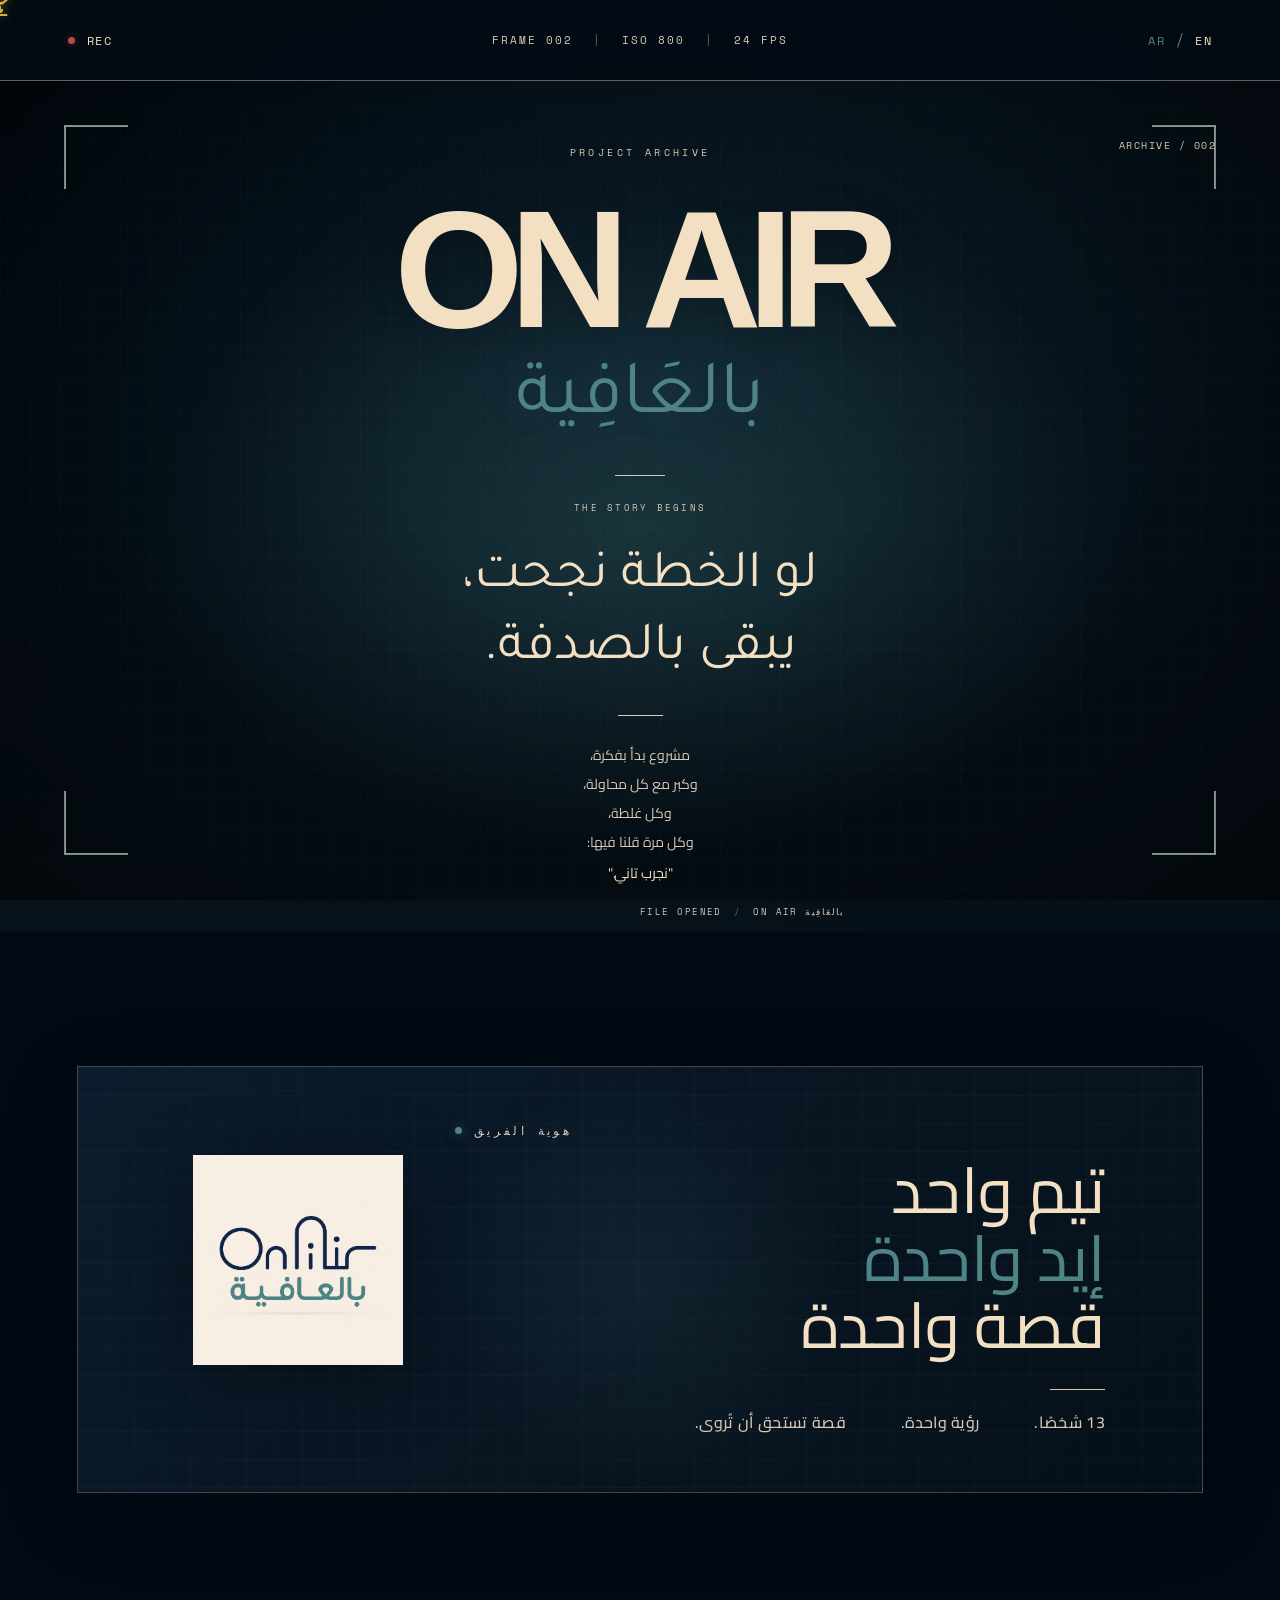
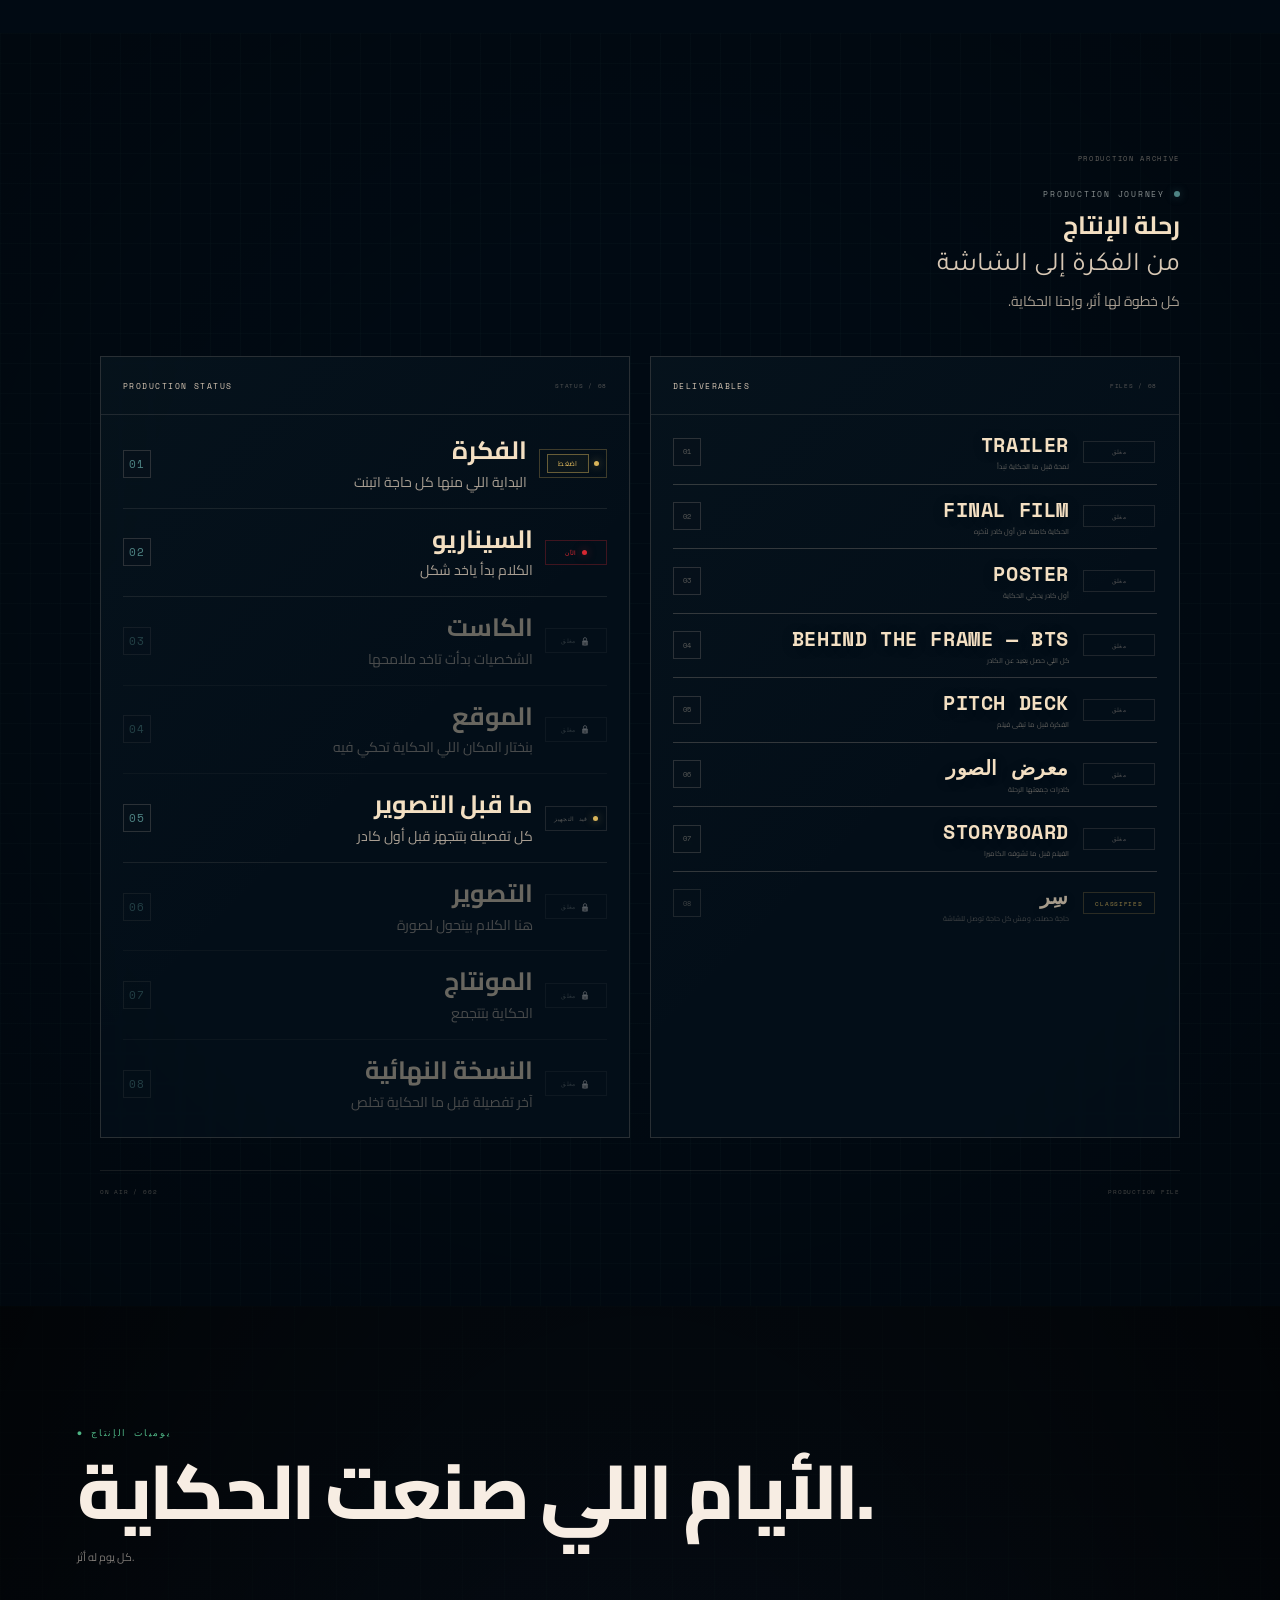
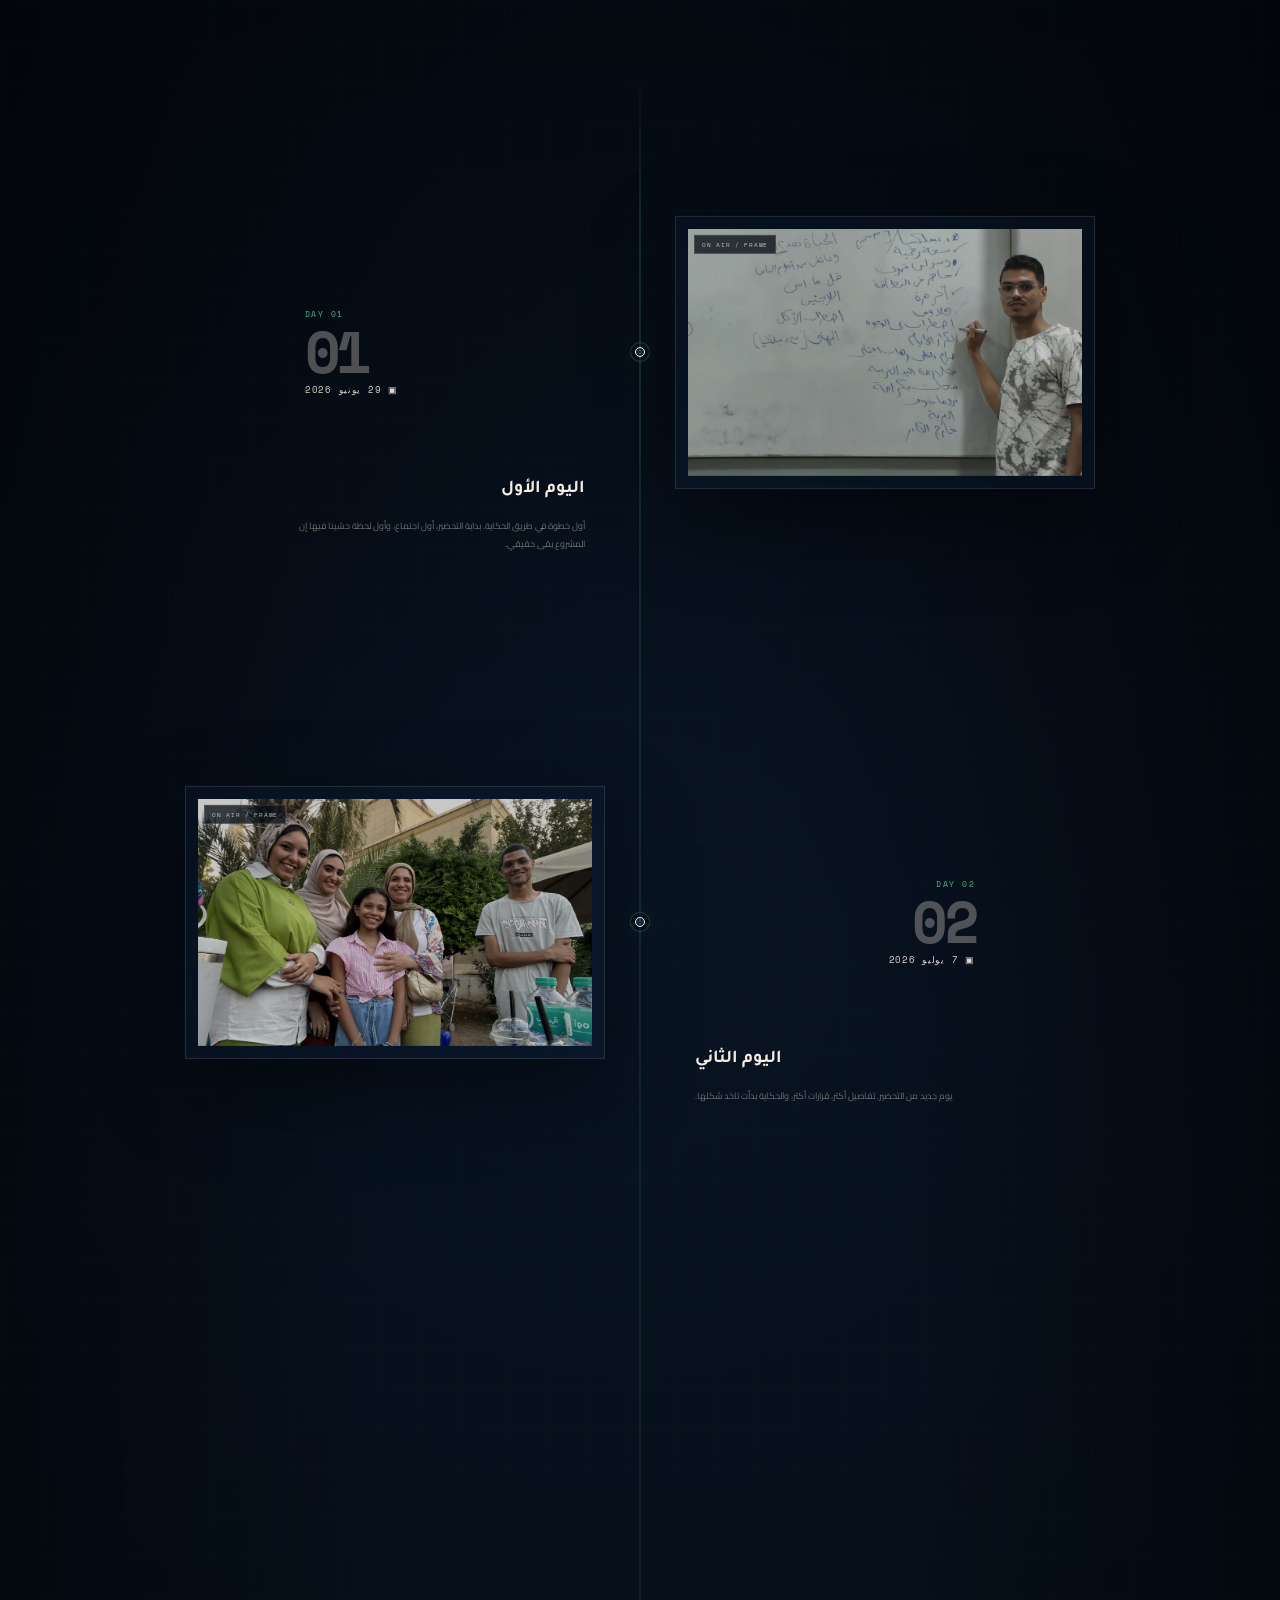
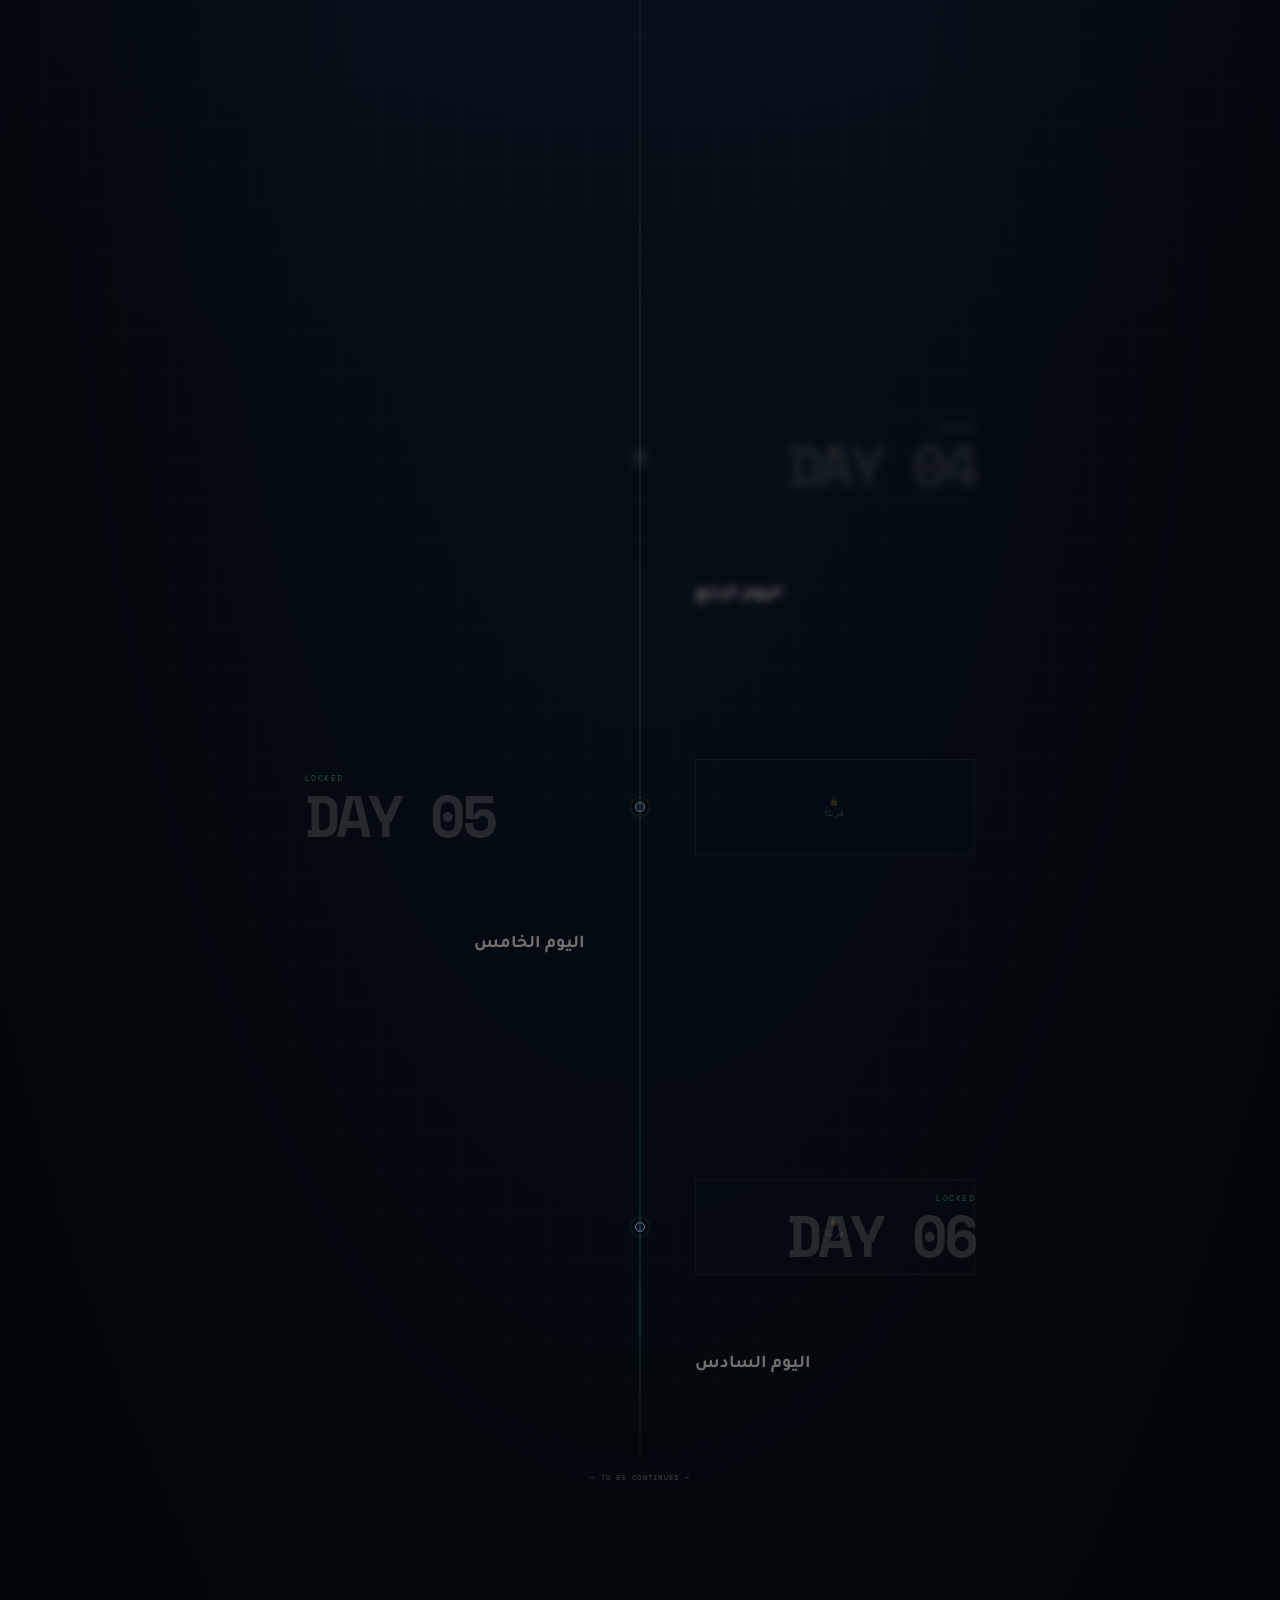
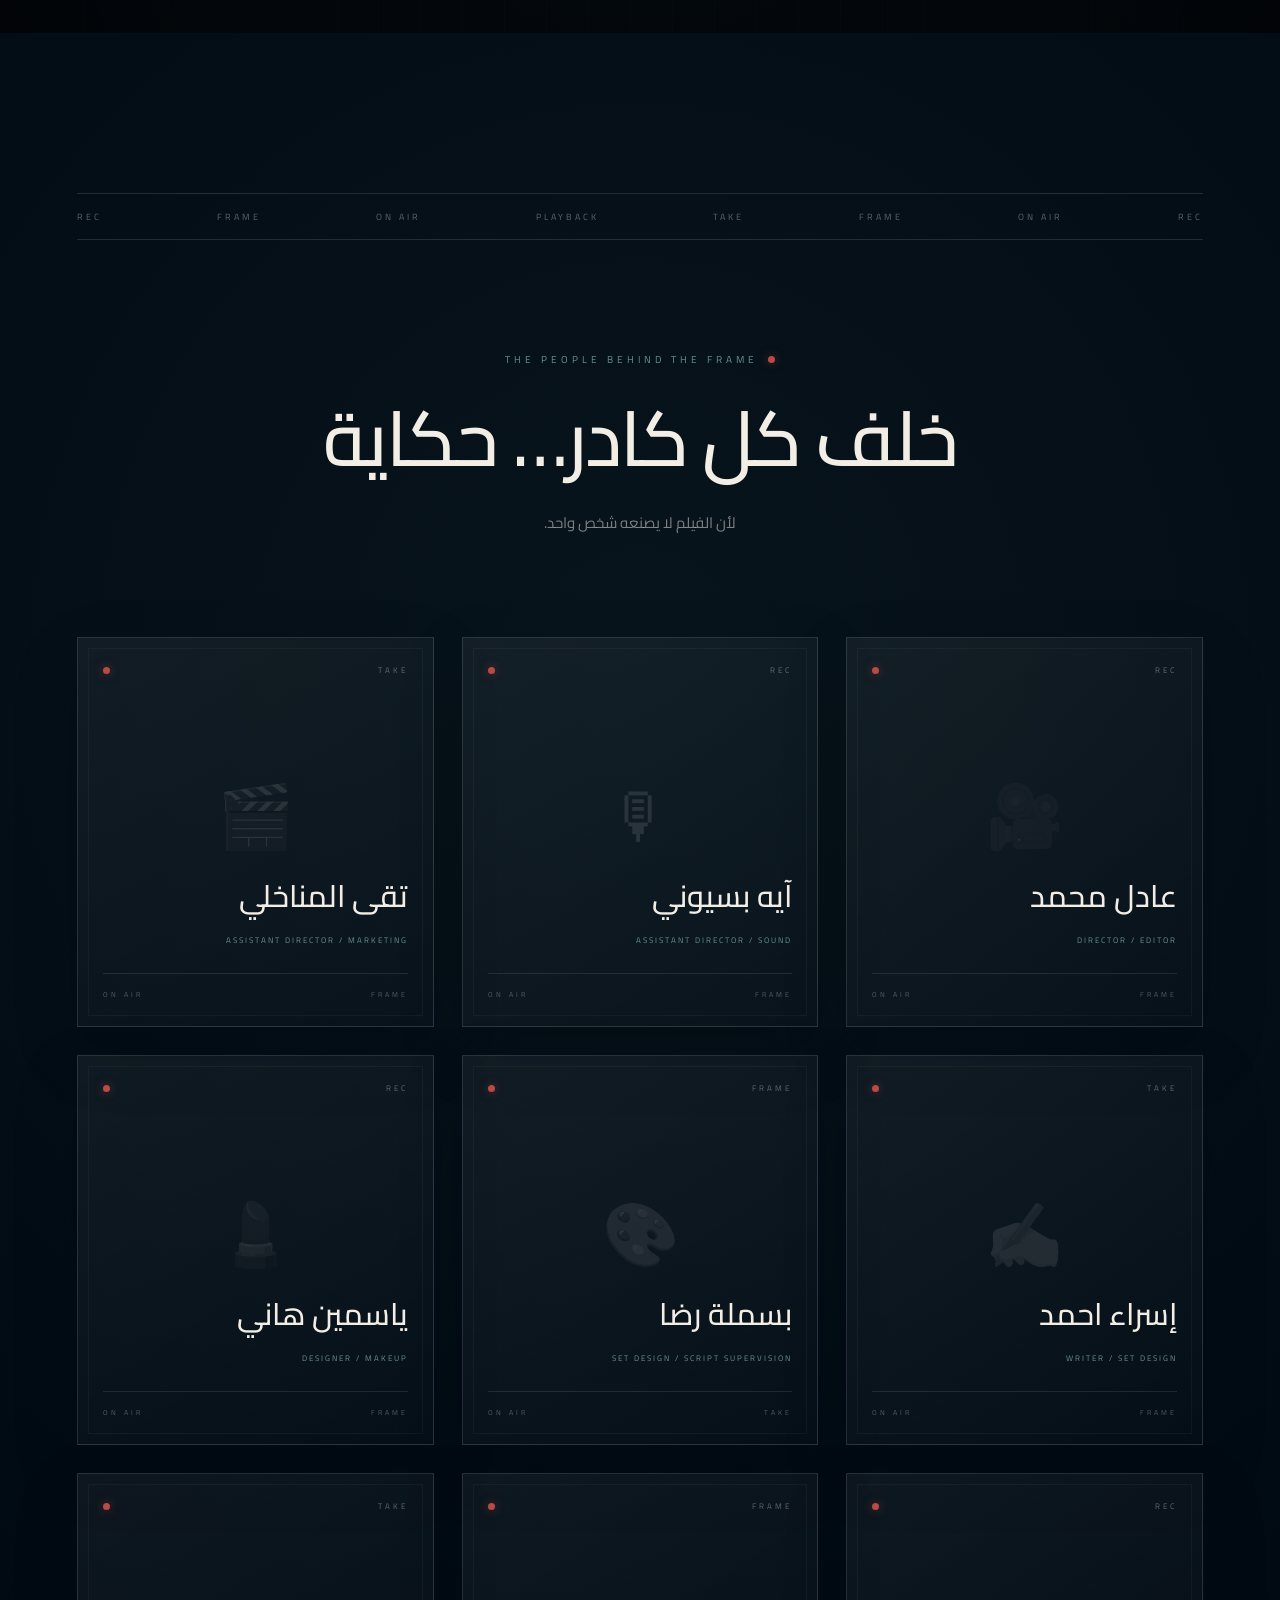
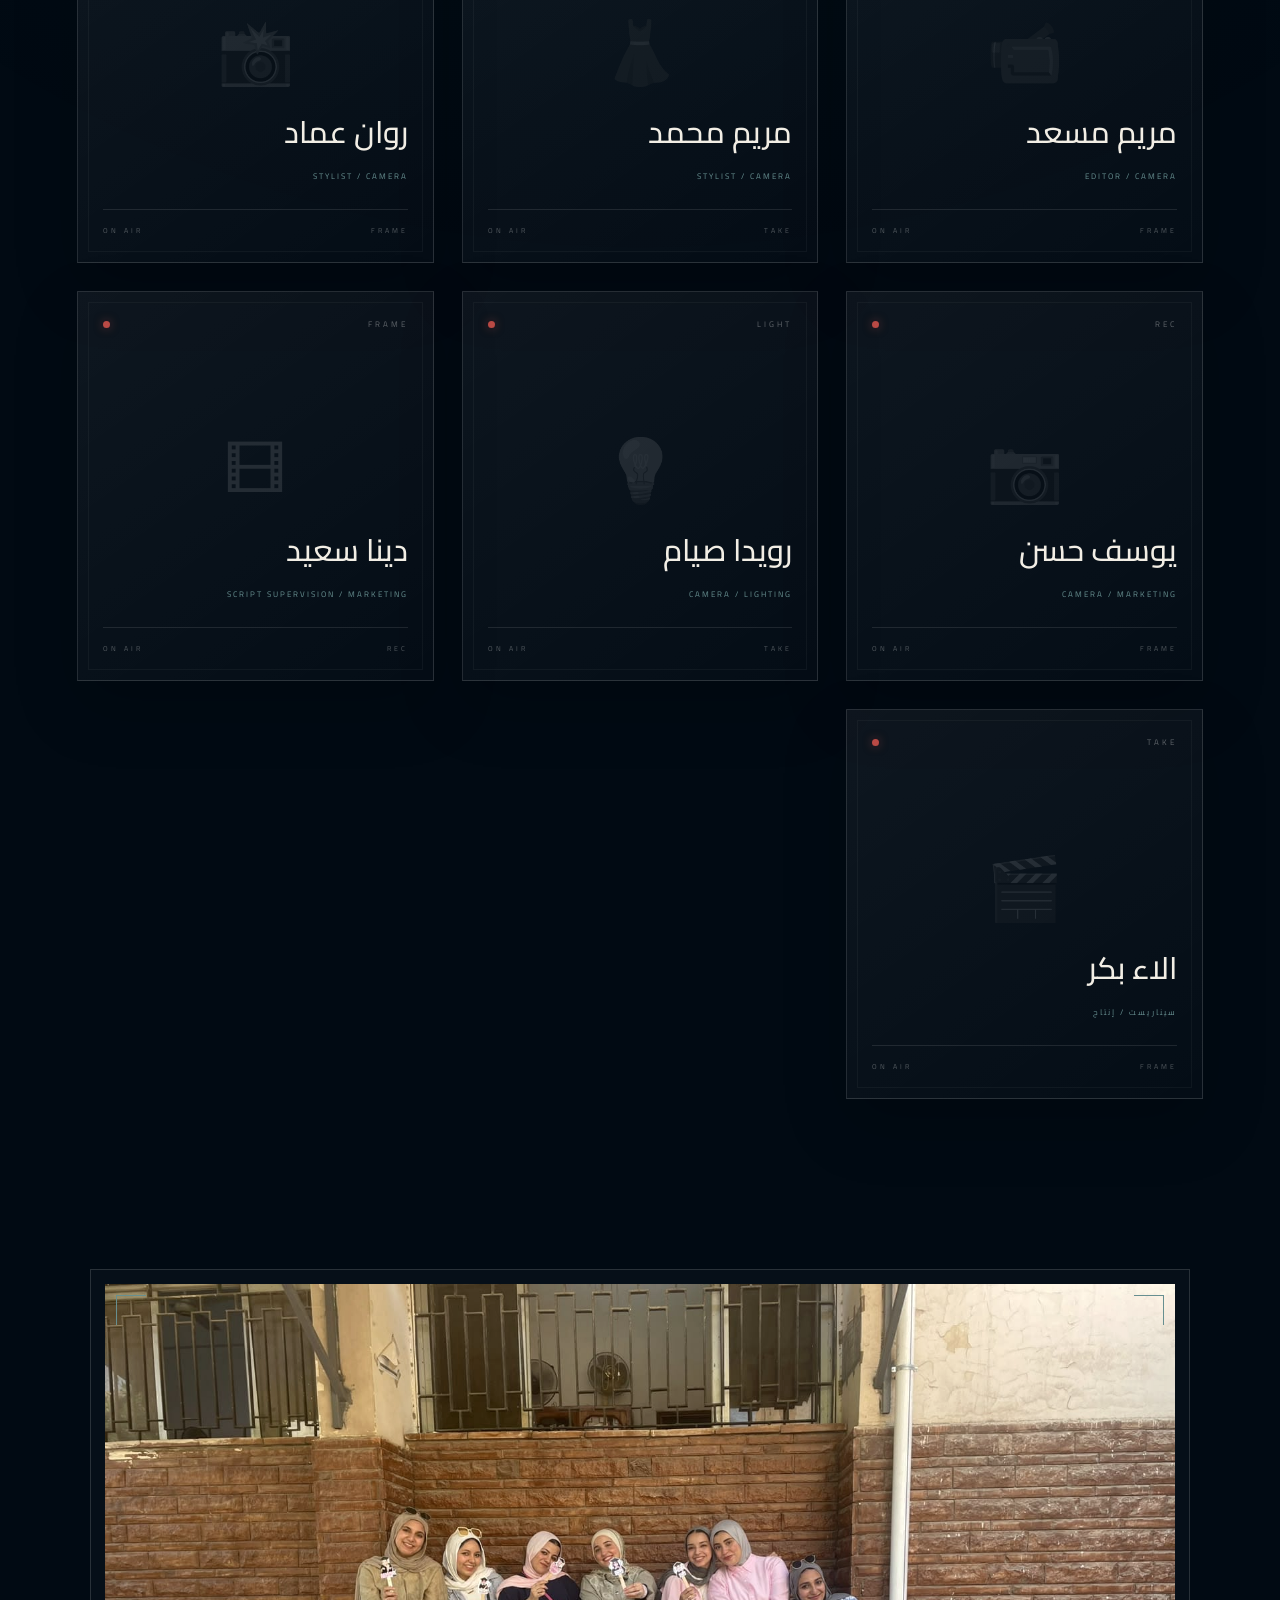
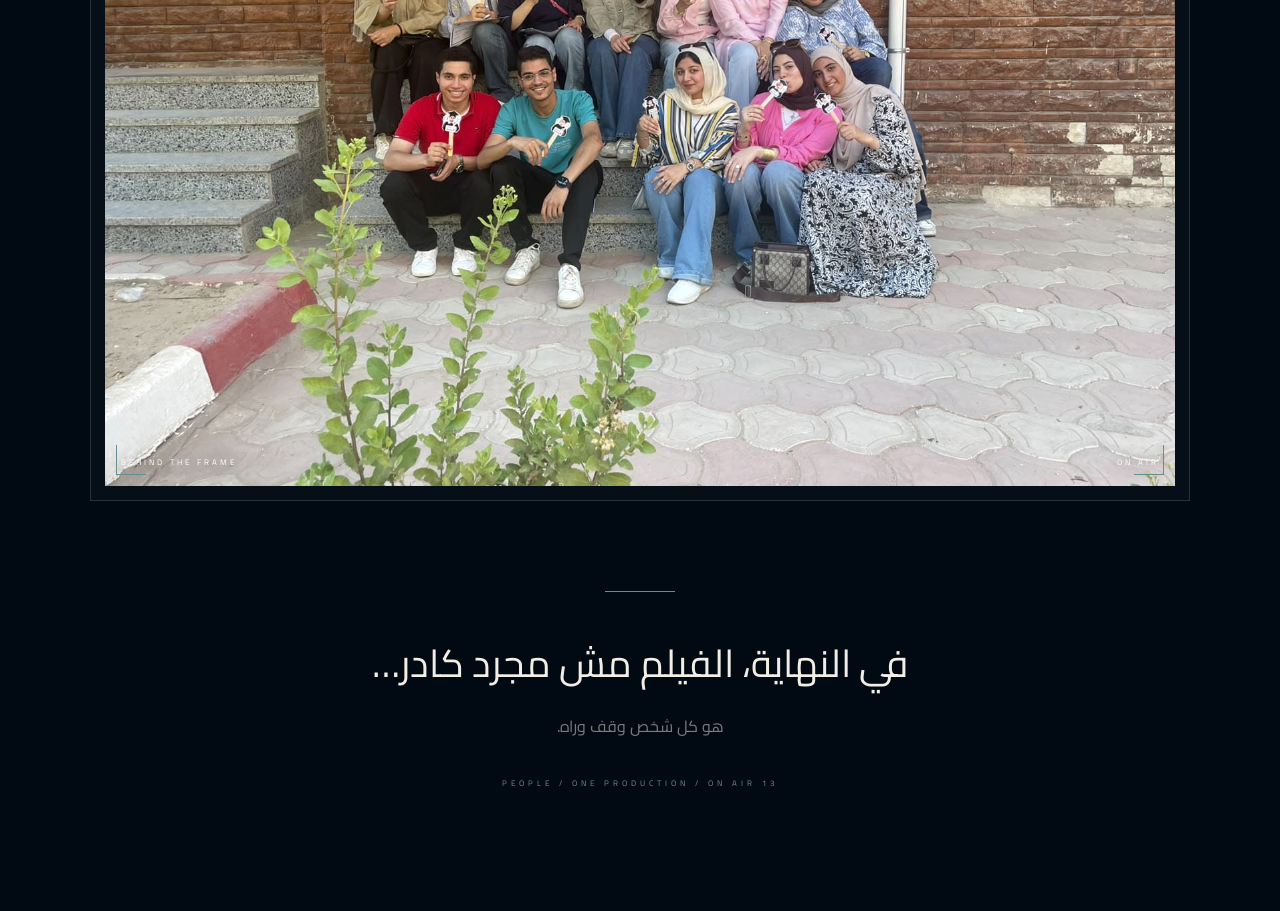
==== commit 2978bfd5: "Update website files" ====
--- a/archive.html
+++ b/archive.html
@@ -455,843 +455,830 @@
 
     </section>
 
-
-
-    <!-- =====================================================
-         PRODUCTION AREA
-    ====================================================== -->
-
-    <section
-        class="production-section"
-        id="productionSection"
-    >
+<!-- =====================================================
+     PRODUCTION AREA
+====================================================== -->
+
+<section
+    class="production-section production-scroll-hidden"
+    id="productionSection"
+>
+
+    <!-- =================================================
+         PRODUCTION INTRO
+    ================================================== -->
+
+    <div class="production-header">
+
+        <div class="production-file-label">
+            PRODUCTION ARCHIVE
+        </div>
+
+        <div class="production-header-label">
+
+            <span class="production-dot"></span>
+
+            <span
+                data-ar="PRODUCTION JOURNEY"
+                data-en="PRODUCTION JOURNEY"
+            >
+                PRODUCTION JOURNEY
+            </span>
+
+        </div>
+
+        <h2
+            class="production-title"
+            data-ar="رحلة الإنتاج"
+            data-en="Production Journey"
+        >
+            رحلة الإنتاج
+        </h2>
+
+        <div
+            class="production-subtitle"
+            data-ar="من الفكرة إلى الشاشة"
+            data-en="From Idea to Screen"
+        >
+            من الفكرة إلى الشاشة
+        </div>
+
+        <p
+            class="production-description"
+            data-ar="كل خطوة لها أثر، وإحنا الحكاية."
+            data-en="Every step leaves a mark, and we are the story."
+        >
+            كل خطوة لها أثر، وإحنا الحكاية.
+        </p>
+
+    </div>
+
+    <!-- =================================================
+         TWO COLUMNS
+    ================================================== -->
+
+    <div class="production-layout">
 
 
         <!-- =================================================
-             PRODUCTION INTRO
+             PRODUCTION STATUS — LEFT
         ================================================== -->
 
-        <div class="production-header">
-
-
-            <div class="production-header-label">
-
-                <span class="production-dot"></span>
+        <section class="production-panel production-status-panel">
+
+            <div class="production-panel-header">
 
                 <span
-                    data-ar="PRODUCTION JOURNEY"
-                    data-en="PRODUCTION JOURNEY"
+                    class="production-panel-title"
+                    data-ar="PRODUCTION STATUS"
+                    data-en="PRODUCTION STATUS"
                 >
-                    PRODUCTION JOURNEY
+                    PRODUCTION STATUS
                 </span>
 
-            </div>
-
-
-            <!-- TITLE -->
-
-            <h2
-                class="production-title"
-                data-ar="رحلة الإنتاج"
-                data-en="Production Journey"
-            >
-                رحلة الإنتاج
-            </h2>
-
-
-            <!-- SUBTITLE -->
-
-            <div
-                class="production-subtitle"
-                data-ar="من الفكرة إلى الشاشة"
-                data-en="From Idea to Screen"
-            >
-                من الفكرة إلى الشاشة
-            </div>
-
-
-            <!-- DESCRIPTION -->
-
-            <p
-                class="production-description"
-                data-ar="كل خطوة لها أثر، وإحنا الحكاية"
-                data-en="Every step leaves a mark, and we are the story."
-            >
-                كل خطوة لها أثر، وإحنا الحكاية
-            </p>
-
-        </div>
-
+                <span
+                    class="production-panel-count"
+                    data-ar="STATUS / 08"
+                    data-en="STATUS / 08"
+                >
+                    STATUS / 08
+                </span>
+
+            </div>
+
+
+            <div class="production-status-list">
+
+
+                <!-- 01 -->
+                <article class="production-status-item idea">
+
+                    <div class="status-number">
+                        01
+                    </div>
+
+                    <div class="status-info">
+
+                        <div
+                            class="status-title"
+                            data-ar="الفكرة"
+                            data-en="IDEA"
+                        >
+                            الفكرة
+                        </div>
+
+                        <div
+                            class="status-description"
+                            data-ar="البداية اللي منها كل حاجة اتبنت"
+                            data-en="The beginning everything was built from."
+                        >
+                            البداية اللي منها كل حاجة اتبنت
+                        </div>
+
+                    </div>
+
+                    <div class="status-state">
+
+                        <span class="status-light idea-light"></span>
+
+                        <a
+                            href="idea.html"
+                            class="status-action"
+                            data-ar="اضغط"
+                            data-en="OPEN"
+                        >
+                            اضغط
+                        </a>
+
+                    </div>
+
+                </article>
+
+
+                <!-- 02 -->
+                <article class="production-status-item script">
+
+                    <div class="status-number">
+                        02
+                    </div>
+
+                    <div class="status-info">
+
+                        <div
+                            class="status-title"
+                            data-ar="السيناريو"
+                            data-en="SCRIPT"
+                        >
+                            السيناريو
+                        </div>
+
+                        <div
+                            class="status-description"
+                            data-ar="الكلام بدأ ياخد شكل"
+                            data-en="The words are taking shape."
+                        >
+                            الكلام بدأ ياخد شكل
+                        </div>
+
+                    </div>
+
+                    <div class="status-state">
+
+                        <span class="status-light script-light"></span>
+
+                        <span
+                            data-ar="الآن"
+                            data-en="NOW"
+                        >
+                            الآن
+                        </span>
+
+                    </div>
+
+                </article>
+
+
+                <!-- 03 -->
+                <article class="production-status-item locked">
+
+                    <div class="status-number">
+                        03
+                    </div>
+
+                    <div class="status-info">
+
+                        <div
+                            class="status-title"
+                            data-ar="الكاست"
+                            data-en="CAST"
+                        >
+                            الكاست
+                        </div>
+
+                        <div
+                            class="status-description"
+                            data-ar="الشخصيات بدأت تاخد ملامحها"
+                            data-en="The characters are taking shape."
+                        >
+                            الشخصيات بدأت تاخد ملامحها
+                        </div>
+
+                    </div>
+
+                    <div class="status-state">
+
+                        <span class="status-lock">
+                            🔒
+                        </span>
+
+                        <span
+                            data-ar="مغلق"
+                            data-en="LOCKED"
+                        >
+                            مغلق
+                        </span>
+
+                    </div>
+
+                </article>
+
+
+                <!-- 04 -->
+                <article class="production-status-item locked">
+
+                    <div class="status-number">
+                        04
+                    </div>
+
+                    <div class="status-info">
+
+                        <div
+                            class="status-title"
+                            data-ar="الموقع"
+                            data-en="LOCATION"
+                        >
+                            الموقع
+                        </div>
+
+                        <div
+                            class="status-description"
+                            data-ar="بنختار المكان اللي الحكاية تحكي فيه"
+                            data-en="Finding the place where the story belongs."
+                        >
+                            بنختار المكان اللي الحكاية تحكي فيه
+                        </div>
+
+                    </div>
+
+                    <div class="status-state">
+
+                        <span class="status-lock">
+                            🔒
+                        </span>
+
+                        <span
+                            data-ar="مغلق"
+                            data-en="LOCKED"
+                        >
+                            مغلق
+                        </span>
+
+                    </div>
+
+                </article>
+
+
+                <!-- 05 -->
+                <article class="production-status-item">
+
+                    <div class="status-number">
+                        05
+                    </div>
+
+                    <div class="status-info">
+
+                        <div
+                            class="status-title"
+                            data-ar="ما قبل التصوير"
+                            data-en="PRE-PRODUCTION"
+                        >
+                            ما قبل التصوير
+                        </div>
+
+                        <div
+                            class="status-description"
+                            data-ar="كل تفصيلة بتتجهز قبل أول كادر"
+                            data-en="Every detail is prepared before the first frame."
+                        >
+                            كل تفصيلة بتتجهز قبل أول كادر
+                        </div>
+
+                    </div>
+
+                    <div class="status-state">
+
+                        <span class="status-light idea-light"></span>
+
+                        <span
+                            data-ar="قيد التجهيز"
+                            data-en="IN PROGRESS"
+                        >
+                            قيد التجهيز
+                        </span>
+
+                    </div>
+
+                </article>
+
+
+                <!-- 06 -->
+                <article class="production-status-item locked">
+
+                    <div class="status-number">
+                        06
+                    </div>
+
+                    <div class="status-info">
+
+                        <div
+                            class="status-title"
+                            data-ar="التصوير"
+                            data-en="SHOOTING"
+                        >
+                            التصوير
+                        </div>
+
+                        <div
+                            class="status-description"
+                            data-ar="هنا الكلام بيتحول لصورة"
+                            data-en="Here the words become an image."
+                        >
+                            هنا الكلام بيتحول لصورة
+                        </div>
+
+                    </div>
+
+                    <div class="status-state">
+
+                        <span class="status-lock">
+                            🔒
+                        </span>
+
+                        <span
+                            data-ar="مغلق"
+                            data-en="LOCKED"
+                        >
+                            مغلق
+                        </span>
+
+                    </div>
+
+                </article>
+
+
+                <!-- 07 -->
+                <article class="production-status-item locked">
+
+                    <div class="status-number">
+                        07
+                    </div>
+
+                    <div class="status-info">
+
+                        <div
+                            class="status-title"
+                            data-ar="المونتاج"
+                            data-en="EDITING"
+                        >
+                            المونتاج
+                        </div>
+
+                        <div
+                            class="status-description"
+                            data-ar="الحكاية بتتجمع"
+                            data-en="The story is coming together."
+                        >
+                            الحكاية بتتجمع
+                        </div>
+
+                    </div>
+
+                    <div class="status-state">
+
+                        <span class="status-lock">
+                            🔒
+                        </span>
+
+                        <span
+                            data-ar="مغلق"
+                            data-en="LOCKED"
+                        >
+                            مغلق
+                        </span>
+
+                    </div>
+
+                </article>
+
+
+                <!-- 08 -->
+                <article class="production-status-item locked">
+
+                    <div class="status-number">
+                        08
+                    </div>
+
+                    <div class="status-info">
+
+                        <div
+                            class="status-title"
+                            data-ar="النسخة النهائية"
+                            data-en="FINAL CUT"
+                        >
+                            النسخة النهائية
+                        </div>
+
+                        <div
+                            class="status-description"
+                            data-ar="آخر تفصيلة قبل ما الحكاية تخلص"
+                            data-en="The last detail before the story ends."
+                        >
+                            آخر تفصيلة قبل ما الحكاية تخلص
+                        </div>
+
+                    </div>
+
+                    <div class="status-state">
+
+                        <span class="status-lock">
+                            🔒
+                        </span>
+
+                        <span
+                            data-ar="مغلق"
+                            data-en="LOCKED"
+                        >
+                            مغلق
+                        </span>
+
+                    </div>
+
+                </article>
+
+
+            </div>
+
+        </section>
 
 
         <!-- =================================================
-             TWO COLUMNS
+             DELIVERABLES — RIGHT
         ================================================== -->
 
-        <div class="production-layout">
-
-
-            <!-- =================================================
-     DELIVERABLES
-================================================= -->
-
-<section class="production-panel deliverables-panel">
-
-    <div class="production-panel-header">
+        <section class="production-panel deliverables-panel">
+
+            <div class="production-panel-header">
+
+                <span
+                    class="production-panel-title"
+                    data-ar="DELIVERABLES"
+                    data-en="DELIVERABLES"
+                >
+                    DELIVERABLES
+                </span>
+
+                <span
+                    class="production-panel-count"
+                    data-ar="FILES / 08"
+                    data-en="FILES / 08"
+                >
+                    FILES / 08
+                </span>
+
+            </div>
+
+
+            <div class="deliverables-list">
+
+
+                <!-- 01 -->
+                <div class="deliverable-item locked">
+
+                    <div class="deliverable-number">
+                        01
+                    </div>
+
+                    <div class="deliverable-info">
+
+                        <div
+                            class="deliverable-title"
+                            data-ar="TRAILER"
+                            data-en="TRAILER"
+                        >
+                            TRAILER
+                        </div>
+
+                        <div
+                            class="deliverable-subtitle"
+                            data-ar="لمحة قبل ما الحكاية تبدأ"
+                            data-en="A glimpse before the story begins."
+                        >
+                            لمحة قبل ما الحكاية تبدأ
+                        </div>
+
+                    </div>
+
+                    <div class="deliverable-action">
+
+                        <span class="deliverable-status">
+                            مغلق
+                        </span>
+
+                    </div>
+
+                </div>
+
+
+                <!-- 02 -->
+                <div class="deliverable-item locked">
+
+                    <div class="deliverable-number">
+                        02
+                    </div>
+
+                    <div class="deliverable-info">
+
+                        <div
+                            class="deliverable-title"
+                            data-ar="FINAL FILM"
+                            data-en="FINAL FILM"
+                        >
+                            FINAL FILM
+                        </div>
+
+                        <div
+                            class="deliverable-subtitle"
+                            data-ar="الحكاية كاملة من أول كادر لآخره"
+                            data-en="The complete story from first frame to last."
+                        >
+                            الحكاية كاملة من أول كادر لآخره
+                        </div>
+
+                    </div>
+
+                    <div class="deliverable-action">
+
+                        <span class="deliverable-status">
+                            مغلق
+                        </span>
+
+                    </div>
+
+                </div>
+
+
+                <!-- 03 -->
+                <div class="deliverable-item locked">
+
+                    <div class="deliverable-number">
+                        03
+                    </div>
+
+                    <div class="deliverable-info">
+
+                        <div
+                            class="deliverable-title"
+                            data-ar="POSTER"
+                            data-en="POSTER"
+                        >
+                            POSTER
+                        </div>
+
+                        <div
+                            class="deliverable-subtitle"
+                            data-ar="أول كادر يحكي الحكاية"
+                            data-en="The first frame tells the story."
+                        >
+                            أول كادر يحكي الحكاية
+                        </div>
+
+                    </div>
+
+                    <div class="deliverable-action">
+
+                        <span class="deliverable-status">
+                            مغلق
+                        </span>
+
+                    </div>
+
+                </div>
+
+
+                <!-- 04 -->
+                <div class="deliverable-item locked">
+
+                    <div class="deliverable-number">
+                        04
+                    </div>
+
+                    <div class="deliverable-info">
+
+                        <div
+                            class="deliverable-title"
+                            data-ar="BEHIND THE FRAME — BTS"
+                            data-en="BEHIND THE FRAME — BTS"
+                        >
+                            BEHIND THE FRAME — BTS
+                        </div>
+
+                        <div
+                            class="deliverable-subtitle"
+                            data-ar="كل اللي حصل بعيد عن الكادر"
+                            data-en="Everything that happened outside the frame."
+                        >
+                            كل اللي حصل بعيد عن الكادر
+                        </div>
+
+                    </div>
+
+                    <div class="deliverable-action">
+
+                        <span class="deliverable-status">
+                            مغلق
+                        </span>
+
+                    </div>
+
+                </div>
+
+
+                <!-- 05 -->
+                <div class="deliverable-item locked">
+
+                    <div class="deliverable-number">
+                        05
+                    </div>
+
+                    <div class="deliverable-info">
+
+                        <div
+                            class="deliverable-title"
+                            data-ar="PITCH DECK"
+                            data-en="PITCH DECK"
+                        >
+                            PITCH DECK
+                        </div>
+
+                        <div
+                            class="deliverable-subtitle"
+                            data-ar="الفكرة قبل ما تبقى فيلم"
+                            data-en="The idea before it becomes a film."
+                        >
+                            الفكرة قبل ما تبقى فيلم
+                        </div>
+
+                    </div>
+
+                    <div class="deliverable-action">
+
+                        <span class="deliverable-status">
+                            مغلق
+                        </span>
+
+                    </div>
+
+                </div>
+
+
+                <!-- 06 -->
+                <div class="deliverable-item locked">
+
+                    <div class="deliverable-number">
+                        06
+                    </div>
+
+                    <div class="deliverable-info">
+
+                        <div
+                            class="deliverable-title arabic-deliverable"
+                            data-ar="معرض الصور"
+                            data-en="PHOTO GALLERY"
+                        >
+                            معرض الصور
+                        </div>
+
+                        <div
+                            class="deliverable-subtitle"
+                            data-ar="كادرات جمعتها الرحلة"
+                            data-en="Frames collected along the journey."
+                        >
+                            كادرات جمعتها الرحلة
+                        </div>
+
+                    </div>
+
+                    <div class="deliverable-action">
+
+                        <span class="deliverable-status">
+                            مغلق
+                        </span>
+
+                    </div>
+
+                </div>
+
+
+                <!-- 07 -->
+                <div class="deliverable-item locked">
+
+                    <div class="deliverable-number">
+                        07
+                    </div>
+
+                    <div class="deliverable-info">
+
+                        <div
+                            class="deliverable-title"
+                            data-ar="STORYBOARD"
+                            data-en="STORYBOARD"
+                        >
+                            STORYBOARD
+                        </div>
+
+                        <div
+                            class="deliverable-subtitle"
+                            data-ar="الفيلم قبل ما تشوفه الكاميرا"
+                            data-en="The film before the camera sees it."
+                        >
+                            الفيلم قبل ما تشوفه الكاميرا
+                        </div>
+
+                    </div>
+
+                    <div class="deliverable-action">
+
+                        <span class="deliverable-status">
+                            مغلق
+                        </span>
+
+                    </div>
+
+                </div>
+
+
+                <!-- 08 -->
+                <div class="deliverable-item secret-item locked">
+
+                    <div class="deliverable-number">
+                        08
+                    </div>
+
+                    <div class="deliverable-info">
+
+                        <div
+                            class="deliverable-title"
+                            data-ar="سِر"
+                            data-en="THE SECRET"
+                        >
+                            سِر
+                        </div>
+
+                        <div
+                            class="deliverable-subtitle"
+                            data-ar="حاجة حصلت، ومش كل حاجة توصل للشاشة"
+                            data-en="Something happened, but not everything reaches the screen."
+                        >
+                            حاجة حصلت، ومش كل حاجة توصل للشاشة
+                        </div>
+
+                    </div>
+
+                    <div class="deliverable-action">
+
+                        <span class="deliverable-status classified">
+                            CLASSIFIED
+                        </span>
+
+                    </div>
+
+                </div>
+
+
+            </div>
+
+        </section>
+
+
+    </div>
+
+
+    <!-- =================================================
+         FOOTER
+    ================================================== -->
+
+    <div class="production-footer">
 
         <span
-            class="production-panel-title"
-            data-ar="DELIVERABLES"
-            data-en="DELIVERABLES"
+            class="production-footer-left"
+            data-ar="PRODUCTION FILE"
+            data-en="PRODUCTION FILE"
         >
-            DELIVERABLES
+            PRODUCTION FILE
         </span>
 
         <span
-            class="production-panel-count"
-            data-ar="FILES / 08"
-            data-en="FILES / 08"
+            class="production-footer-right"
+            data-ar="ON AIR / 002"
+            data-en="ON AIR / 002"
         >
-            FILES / 08
+            ON AIR / 002
         </span>
 
     </div>
 
-
-    <div class="deliverables-list">
-
-
-        <!-- 01 — TRAILER -->
-        <div class="deliverable-item locked">
-
-            <!-- NUMBER -->
-            <div class="deliverable-number">
-                01
-            </div>
-
-            <!-- INFO -->
-            <div class="deliverable-info">
-
-                <div
-                    class="deliverable-title"
-                    data-ar="TRAILER"
-                    data-en="TRAILER"
-                >
-                    TRAILER
-                </div>
-
-                <div
-                    class="deliverable-subtitle"
-                    data-ar="إعلان تشويقي"
-                    data-en="Teaser Trailer"
-                >
-                    إعلان تشويقي
-                </div>
-
-            </div>
-
-            <!-- LOCK -->
-            <div class="deliverable-action">
-
-                <span class="deliverable-lock">
-                    🔒
-                </span>
-
-            </div>
-
-        </div>
-
-
-
-        <!-- 02 — FINAL FILM -->
-        <div class="deliverable-item locked">
-
-            <div class="deliverable-number">
-                02
-            </div>
-
-            <div class="deliverable-info">
-
-                <div
-                    class="deliverable-title"
-                    data-ar="FINAL FILM"
-                    data-en="FINAL FILM"
-                >
-                    FINAL FILM
-                </div>
-
-                <div
-                    class="deliverable-subtitle"
-                    data-ar="الفيلم النهائي"
-                    data-en="Final Film"
-                >
-                    الفيلم النهائي
-                </div>
-
-            </div>
-
-            <div class="deliverable-action">
-
-                <span class="deliverable-lock">
-                    🔒
-                </span>
-
-            </div>
-
-        </div>
-
-
-
-        <!-- 03 — POSTER -->
-        <div class="deliverable-item locked">
-
-            <div class="deliverable-number">
-                03
-            </div>
-
-            <div class="deliverable-info">
-
-                <div
-                    class="deliverable-title"
-                    data-ar="POSTER"
-                    data-en="POSTER"
-                >
-                    POSTER
-                </div>
-
-                <div
-                    class="deliverable-subtitle"
-                    data-ar="البوستر"
-                    data-en="Poster"
-                >
-                    البوستر
-                </div>
-
-            </div>
-
-            <div class="deliverable-action">
-
-                <span class="deliverable-lock">
-                    🔒
-                </span>
-
-            </div>
-
-        </div>
-
-
-
-        <!-- 04 — BTS -->
-        <div class="deliverable-item coming-soon">
-
-            <div class="deliverable-number">
-                04
-            </div>
-
-            <div class="deliverable-info">
-
-                <div
-                    class="deliverable-title"
-                    data-ar="BTS"
-                    data-en="BTS"
-                >
-                    BTS
-                </div>
-
-                <div
-                    class="deliverable-subtitle"
-                    data-ar="قريباً"
-                    data-en="Coming Soon"
-                >
-                    قريباً
-                </div>
-
-            </div>
-
-            <div class="deliverable-action">
-
-                <span
-                    class="deliverable-status"
-                    data-ar="قريباً"
-                    data-en="SOON"
-                >
-                    قريباً
-                </span>
-
-            </div>
-
-        </div>
-
-
-
-        <!-- 05 — PITCH DECK -->
-        <div class="deliverable-item locked">
-
-            <div class="deliverable-number">
-                05
-            </div>
-
-            <div class="deliverable-info">
-
-                <div
-                    class="deliverable-title"
-                    data-ar="PITCH DECK"
-                    data-en="PITCH DECK"
-                >
-                    PITCH DECK
-                </div>
-
-                <div
-                    class="deliverable-subtitle"
-                    data-ar="العرض التقديمي"
-                    data-en="Presentation Deck"
-                >
-                    العرض التقديمي
-                </div>
-
-            </div>
-
-            <div class="deliverable-action">
-
-                <span class="deliverable-lock">
-                    🔒
-                </span>
-
-            </div>
-
-        </div>
-
-
-
-        <!-- 06 — PHOTO GALLERY -->
-        <div class="deliverable-item locked">
-
-            <div class="deliverable-number">
-                06
-            </div>
-
-            <div class="deliverable-info">
-
-                <div
-                    class="deliverable-title"
-                    data-ar="PHOTO GALLERY"
-                    data-en="PHOTO GALLERY"
-                >
-                    PHOTO GALLERY
-                </div>
-
-                <div
-                    class="deliverable-subtitle"
-                    data-ar="معرض الصور"
-                    data-en="Photo Gallery"
-                >
-                    معرض الصور
-                </div>
-
-            </div>
-
-            <div class="deliverable-action">
-
-                <span class="deliverable-lock">
-                    🔒
-                </span>
-
-            </div>
-
-        </div>
-
-
-
-        <!-- 07 — STORYBOARD -->
-        <div class="deliverable-item locked">
-
-            <div class="deliverable-number">
-                07
-            </div>
-
-            <div class="deliverable-info">
-
-                <div
-                    class="deliverable-title"
-                    data-ar="STORYBOARD"
-                    data-en="STORYBOARD"
-                >
-                    STORYBOARD
-                </div>
-
-                <div
-                    class="deliverable-subtitle"
-                    data-ar="لوحات المشاهد"
-                    data-en="Scene Boards"
-                >
-                    لوحات المشاهد
-                </div>
-
-            </div>
-
-            <div class="deliverable-action">
-
-                <span class="deliverable-lock">
-                    🔒
-                </span>
-
-            </div>
-
-        </div>
-
-
-
-        <!-- 08 — PRESS KIT -->
-        <div class="deliverable-item open">
-
-            <div class="deliverable-number">
-                08
-            </div>
-
-            <div class="deliverable-info">
-
-                <div
-                    class="deliverable-title"
-                    data-ar="PRESS KIT"
-                    data-en="PRESS KIT"
-                >
-                    PRESS KIT
-                </div>
-
-                <div
-                    class="deliverable-subtitle"
-                    data-ar="الملف الصحفي"
-                    data-en="Press File"
-                >
-                    الملف الصحفي
-                </div>
-
-            </div>
-
-            <div class="deliverable-action">
-
-                <a
-                    href="#"
-                    class="deliverable-button"
-                    data-ar="اضغط"
-                    data-en="OPEN"
-                >
-                    اضغط
-                </a>
-
-            </div>
-
-        </div>
-
-
-    </div>
-
 </section>
- <!-- =================================================
-     PRODUCTION STATUS
-================================================= -->
-
-<section class="production-panel production-status-panel">
-
-    <div class="production-panel-header">
-
-        <span
-            class="production-panel-title"
-            data-ar="PRODUCTION STATUS"
-            data-en="PRODUCTION STATUS"
-        >
-            PRODUCTION STATUS
-        </span>
-
-        <span
-            class="production-panel-count"
-            data-ar="STATUS / 07"
-            data-en="STATUS / 07"
-        >
-            STATUS / 07
-        </span>
-
-    </div>
-
-
-    <div class="production-status-list">
-
-
-        <!-- 01 IDEA -->
-        <article class="production-status-item idea">
-
-            <div class="status-number">
-                01
-            </div>
-
-            <div class="status-info">
-
-                <div
-                    class="status-title"
-                    data-ar="الفكرة"
-                    data-en="IDEA"
-                >
-                    الفكرة
-                </div>
-
-                <div
-                    class="status-description"
-                    data-ar="البداية اللي منها كل حاجة اتبنت"
-                    data-en="The beginning everything was built from."
-                >
-                    البداية اللي منها كل حاجة اتبنت
-                </div>
-
-            </div>
-
-            <div class="status-state">
-
-                <span class="status-light idea-light"></span>
-
-                <a
-                    href="idea.html"
-                    class="status-action"
-                    data-ar="اضغط"
-                    data-en="OPEN"
-                >
-                    اضغط
-                </a>
-
-            </div>
-
-        </article>
-
-
-
-        <!-- 02 SCRIPT -->
-        <article class="production-status-item script">
-
-            <div class="status-number">
-                02
-            </div>
-
-            <div class="status-info">
-
-                <div
-                    class="status-title"
-                    data-ar="السيناريو"
-                    data-en="SCRIPT"
-                >
-                    السيناريو
-                </div>
-
-                <div
-                    class="status-description"
-                    data-ar="الكلام بياخد شكله"
-                    data-en="The words are taking shape."
-                >
-                    الكلام بياخد شكله
-                </div>
-
-            </div>
-
-            <div class="status-state">
-
-                <span class="status-light script-light"></span>
-
-                <span
-                    class="status-now"
-                    data-ar="الآن"
-                    data-en="NOW"
-                >
-                    الآن
-                </span>
-
-            </div>
-
-        </article>
-
-
-
-        <!-- 03 CAST -->
-        <article class="production-status-item locked">
-
-            <div class="status-number">
-                03
-            </div>
-
-            <div class="status-info">
-
-                <div
-                    class="status-title"
-                    data-ar="الكاست"
-                    data-en="CAST"
-                >
-                    الكاست
-                </div>
-
-                <div
-                    class="status-description"
-                    data-ar="الشخصيات بتاخد ملامحها"
-                    data-en="The characters are taking shape."
-                >
-                    الشخصيات بتاخد ملامحها
-                </div>
-
-            </div>
-
-            <div class="status-state">
-
-                <span class="status-lock">🔒</span>
-
-                <span
-                    data-ar="مغلق"
-                    data-en="LOCKED"
-                >
-                    مغلق
-                </span>
-
-            </div>
-
-        </article>
-
-
-
-        <!-- 04 LOCATION -->
-        <article class="production-status-item locked">
-
-            <div class="status-number">
-                04
-            </div>
-
-            <div class="status-info">
-
-                <div
-                    class="status-title"
-                    data-ar="الموقع"
-                    data-en="LOCATION"
-                >
-                    الموقع
-                </div>
-
-                <div
-                    class="status-description"
-                    data-ar="المكان بيبدأ يحكي"
-                    data-en="The place begins to tell its story."
-                >
-                    المكان بيبدأ يحكي
-                </div>
-
-            </div>
-
-            <div class="status-state">
-
-                <span class="status-lock">🔒</span>
-
-                <span
-                    data-ar="مغلق"
-                    data-en="LOCKED"
-                >
-                    مغلق
-                </span>
-
-            </div>
-
-        </article>
-
-
-
-        <!-- 05 PRE-PRODUCTION -->
-        <article class="production-status-item">
-
-            <div class="status-number">
-                05
-            </div>
-
-            <div class="status-info">
-
-                <div
-                    class="status-title"
-                    data-ar="ما قبل التصوير"
-                    data-en="PRE-PRODUCTION"
-                >
-                    ما قبل التصوير
-                </div>
-
-                <div
-                    class="status-description"
-                    data-ar="تجهيز الشخصيات والمواقع والمعدات"
-                    data-en="Preparing characters, locations and equipment."
-                >
-                    تجهيز الشخصيات والمواقع والمعدات
-                </div>
-
-            </div>
-
-            <div class="status-state">
-
-                <span class="status-light idea-light"></span>
-
-                <span
-                    data-ar="قيد التجهيز"
-                    data-en="IN PROGRESS"
-                >
-                    قيد التجهيز
-                </span>
-
-            </div>
-
-        </article>
-
-
-
-        <!-- 06 SHOOTING -->
-        <article class="production-status-item locked">
-
-            <div class="status-number">
-                06
-            </div>
-
-            <div class="status-info">
-
-                <div
-                    class="status-title"
-                    data-ar="التصوير"
-                    data-en="SHOOTING"
-                >
-                    التصوير
-                </div>
-
-                <div
-                    class="status-description"
-                    data-ar="لسه الكاميرا مستنية"
-                    data-en="The camera is still waiting."
-                >
-                    لسه الكاميرا مستنية
-                </div>
-
-            </div>
-
-            <div class="status-state">
-
-                <span class="status-lock">🔒</span>
-
-                <span
-                    data-ar="مغلق"
-                    data-en="LOCKED"
-                >
-                    مغلق
-                </span>
-
-            </div>
-
-        </article>
-
-
-
-        <!-- 07 EDITING -->
-        <article class="production-status-item locked">
-
-            <div class="status-number">
-                07
-            </div>
-
-            <div class="status-info">
-
-                <div
-                    class="status-title"
-                    data-ar="المونتاج"
-                    data-en="EDITING"
-                >
-                    المونتاج
-                </div>
-
-                <div
-                    class="status-description"
-                    data-ar="الحكاية بتتجمع"
-                    data-en="The story is coming together."
-                >
-                    الحكاية بتتجمع
-                </div>
-
-            </div>
-
-            <div class="status-state">
-
-                <span class="status-lock">🔒</span>
-
-                <span
-                    data-ar="مغلق"
-                    data-en="LOCKED"
-                >
-                    مغلق
-                </span>
-
-            </div>
-
-        </article>
-  <!-- 08 — FINAL CUT -->
-    <article class="production-status-item locked">
-
-        <div class="status-number">
-            08
-        </div>
-
-        <div class="status-info">
-
-            <div
-                class="status-title"
-            data-ar="النسخة النهائية"
-                data-en="FINAL CUT"
-            >
-             النسخة النهائية
-            </div>
-
-            <div
-                class="status-description"
-             date-ar="اخر تفصيلة قبل ما الحكاية تخلص"
-                data-en="The last detail before the story ends."
-            >
-                اخر تفصيلة قبل ما الحكاية تخلص
-            </div>
-
-        </div>
-
-        <div class="status-state">
-
-            <span class="status-lock">🔒</span>
-
-            <span
-                data-ar="مغلق"
-                data-en="LOCKED"
-            >
-                مغلق
-            </span>
-
-    </div>
-
-</section>
-                
-        <!-- =================================================
-             FOOTER
-        ================================================== -->
-
-        <div class="production-footer">
-
-            <span
-                class="production-footer-left"
-                data-ar="PRODUCTION FILE"
-                data-en="PRODUCTION FILE"
-            >
-                PRODUCTION FILE
-            </span>
-
-            <span
-                class="production-footer-right"
-                data-ar="ON AIR / 002"
-                data-en="ON AIR / 002"
-            >
-                ON AIR / 002
-            </span>
-
-        </div>
-
-    </section>
+    
 <!-- =====================================================
      PRODUCTION DAYS ARCHIVE
 ===================================================== -->
--- a/archive.css
+++ b/archive.css
@@ -3786,1090 +3786,7 @@
         0;
 
 } 
-/* =====================================================
-   PRODUCTION DAYS ARCHIVE
-===================================================== */
-
-.production-days-section {
-    width: 100%;
-    max-width: 1200px;
-    margin: 0 auto;
-    padding: 120px 40px 140px;
-    box-sizing: border-box;
-}
-
-
-/* =====================================================
-   SECTION HEADER
-===================================================== */
-
-.production-days-heading {
-    text-align: right;
-    margin-bottom: 70px;
-}
-
-.production-days-heading .section-kicker {
-    display: block;
-
-    font-family: monospace;
-    font-size: 11px;
-
-    letter-spacing: 2px;
-
-    color: #6fa5a1;
-
-    margin-bottom: 25px;
-}
-
-
-.production-days-heading h2 {
-    margin: 0;
-
-    color: #eadbc2;
-
-    font-size: clamp(42px, 6vw, 78px);
-
-    font-weight: 400;
-
-    line-height: 1.15;
-}
-
-
-.production-days-heading p {
-    margin-top: 22px;
-
-    color: rgba(234, 219, 194, 0.45);
-
-    font-size: 14px;
-
-    letter-spacing: 4px;
-}
-
-
-/* =====================================================
-   GRID
-===================================================== */
-
-.production-days-grid {
-
-    display: grid;
-
-    grid-template-columns:
-        repeat(3, minmax(0, 1fr));
-
-    gap: 20px;
-
-}
-
-
-/* =====================================================
-   DAY CARD
-===================================================== */
-
-.production-day-card {
-
-    position: relative;
-
-    min-height: 420px;
-
-    border: 1px solid rgba(234, 219, 194, 0.13);
-
-    background:
-        linear-gradient(
-            145deg,
-            rgba(255,255,255,0.015),
-            rgba(0,0,0,0.12)
-        );
-
-    padding: 28px;
-
-    box-sizing: border-box;
-
-    transition:
-        border-color 0.35s ease,
-        transform 0.35s ease,
-        box-shadow 0.35s ease;
-
-    overflow: hidden;
-}
-
-
-.production-day-card:hover {
-
-    transform: translateY(-5px);
-
-    border-color:
-        rgba(111, 165, 161, 0.55);
-
-    box-shadow:
-        0 15px 50px rgba(0,0,0,0.25);
-
-}
-
-
-/* =====================================================
-   CARD TOP
-===================================================== */
-
-.day-card-top {
-
-    display: flex;
-
-    align-items: center;
-
-    justify-content: space-between;
-
-    padding-bottom: 22px;
-
-    border-bottom:
-        1px solid rgba(234, 219, 194, 0.10);
-
-    margin-bottom: 28px;
-}
-
-
-.day-status {
-
-    font-family: monospace;
-
-    font-size: 10px;
-
-    letter-spacing: 2px;
-
-    color: #6fa5a1;
-}
-
-
-.day-number {
-
-    font-family: monospace;
-
-    font-size: 18px;
-
-    color: rgba(111, 165, 161, 0.55);
-}
-
-
-/* =====================================================
-   DAY TITLE
-===================================================== */
-
-.day-title {
-
-    font-size: 30px;
-
-    font-weight: 400;
-
-    color: #eadbc2;
-
-    margin: 0 0 20px;
-
-}
-
-
-/* =====================================================
-   IMAGE
-===================================================== */
-
-.day-image-wrapper {
-
-    width: 100%;
-
-    aspect-ratio: 16 / 10;
-
-    overflow: hidden;
-
-    margin-bottom: 22px;
-
-    border: 1px solid
-        rgba(234, 219, 194, 0.18);
-
-}
-
-
-.day-image {
-
-    width: 100%;
-
-    height: 100%;
-
-    object-fit: cover;
-
-    display: block;
-
-    transition:
-        transform 0.6s ease,
-        filter 0.6s ease;
-}
-
-
-.production-day-card:hover .day-image {
-
-    transform: scale(1.05);
-
-}
-
-
-/* =====================================================
-   DESCRIPTION
-===================================================== */
-
-.day-description {
-
-    color:
-        rgba(234, 219, 194, 0.65);
-
-    font-size: 14px;
-
-    line-height: 2;
-
-    margin: 0 0 25px;
-}
-
-
-/* =====================================================
-   DATE
-===================================================== */
-
-.day-date {
-
-    display: flex;
-
-    align-items: center;
-
-    gap: 10px;
-
-    padding-top: 18px;
-
-    border-top:
-        1px solid rgba(234, 219, 194, 0.08);
-
-    color: #eadbc2;
-
-    font-family: monospace;
-
-    font-size: 12px;
-
-    letter-spacing: 1px;
-}
-
-
-.day-date-icon {
-
-    color: #6fa5a1;
-
-    font-size: 15px;
-}
-
-
-/* =====================================================
-   EVENTS
-===================================================== */
-
-.day-events {
-
-    margin: 0;
-
-    padding: 0;
-
-    list-style: none;
-}
-
-
-.day-events li {
-
-    position: relative;
-
-    padding-right: 16px;
-
-    margin-bottom: 8px;
-
-    color:
-        rgba(234, 219, 194, 0.65);
-
-    font-size: 13px;
-
-    line-height: 1.8;
-}
-
-
-.day-events li::before {
-
-    content: "—";
-
-    position: absolute;
-
-    right: 0;
-
-    color: #6fa5a1;
-}
-
-
-/* =====================================================
-   LOCKED CARD
-===================================================== */
-
-.production-day-card.locked {
-
-    opacity: 0.45;
-
-    cursor: default;
-}
-
-
-.production-day-card.locked:hover {
-
-    transform: none;
-
-    border-color:
-        rgba(234, 219, 194, 0.13);
-
-    box-shadow: none;
-}
-
-
-.production-day-card.locked .day-image-wrapper {
-
-    display: none;
-}
-
-
-.locked-content {
-
-    height: 260px;
-
-    display: flex;
-
-    flex-direction: column;
-
-    align-items: center;
-
-    justify-content: center;
-
-    text-align: center;
-}
-
-
-.lock-icon {
-
-    font-size: 22px;
-
-    margin-bottom: 25px;
-
-    color: #c3a75d;
-}
-
-
-.locked-content span {
-
-    font-family: monospace;
-
-    font-size: 11px;
-
-    letter-spacing: 3px;
-
-    color: rgba(234, 219, 194, 0.5);
-}
-
-
-/* =====================================================
-   RESPONSIVE
-===================================================== */
-
-@media (max-width: 900px) {
-
-    .production-days-section {
-
-        padding:
-            90px 25px 100px;
-
-    }
-
-    .production-days-grid {
-
-        grid-template-columns:
-            repeat(2, minmax(0, 1fr));
-
-    }
-
-}
-
-
-@media (max-width: 600px) {
-
-    .production-days-section {
-
-        padding:
-            70px 18px 90px;
-
-    }
-
-
-    .production-days-heading {
-
-        margin-bottom: 45px;
-
-    }
-
-
-    .production-days-heading h2 {
-
-        font-size: 38px;
-
-        line-height: 1.35;
-
-    }
-
-
-    .production-days-heading p {
-
-        font-size: 11px;
-
-        letter-spacing: 3px;
-
-    }
-
-
-    .production-days-grid {
-
-        grid-template-columns: 1fr;
-
-        gap: 15px;
-
-    }
-
-
-    .production-day-card {
-
-        min-height: auto;
-
-        padding: 22px;
-
-    }
-
-
-    .day-title {
-
-        font-size: 27px;
-
-    }
-
-}/* =====================================================
-   PRODUCTION DAYS — CINEMATIC ARCHIVE
-===================================================== */
-
-.production-days-section {
-    position: relative;
-    width: 100%;
-    padding: 140px 6vw 160px;
-    overflow: hidden;
-}
-
-
-/* -----------------------------------------------------
-   SECTION ATMOSPHERE
------------------------------------------------------ */
-
-.production-days-section::before {
-    content: "";
-    position: absolute;
-    inset: 0;
-
-    background:
-        radial-gradient(
-            circle at 50% 20%,
-            rgba(180, 150, 80, 0.08),
-            transparent 42%
-        );
-
-    pointer-events: none;
-}
-
-
-/* -----------------------------------------------------
-   HEADER
------------------------------------------------------ */
-
-.production-header {
-    position: relative;
-    z-index: 2;
-
-    max-width: 900px;
-    margin: 0 auto 70px;
-
-    text-align: center;
-}
-
-
-.production-header::before {
-    content: "PRODUCTION ARCHIVE";
-
-    display: block;
-
-    margin-bottom: 18px;
-
-    font-size: 10px;
-    letter-spacing: 0.35em;
-
-    opacity: 0.55;
-}
-
-
-.production-header h2 {
-    margin: 0;
-
-    font-size: clamp(42px, 6vw, 82px);
-    font-weight: 500;
-
-    letter-spacing: -0.04em;
-
-    line-height: 0.95;
-}
-
-
-.production-header p {
-    max-width: 600px;
-
-    margin: 25px auto 0;
-
-    font-size: 14px;
-    line-height: 2;
-
-    opacity: 0.6;
-}
-
-
-/* -----------------------------------------------------
-   GRID
------------------------------------------------------ */
-
-#productionDaysGrid {
-    position: relative;
-    z-index: 2;
-
-    width: min(1400px, 100%);
-    margin: 0 auto;
-
-    display: grid;
-
-    grid-template-columns:
-        repeat(3, minmax(0, 1fr));
-
-    gap: 28px;
-}
-
-
-/* -----------------------------------------------------
-   DAY CARD
------------------------------------------------------ */
-
-.production-day-card {
-    position: relative;
-
-    min-height: 580px;
-
-    padding: 30px;
-
-    display: flex;
-    flex-direction: column;
-
-    overflow: hidden;
-
-    border: 1px solid rgba(255,255,255,0.12);
-
-    background:
-        linear-gradient(
-            145deg,
-            rgba(255,255,255,0.055),
-            rgba(255,255,255,0.015)
-        );
-
-    backdrop-filter: blur(12px);
-
-    transition:
-        transform 0.6s cubic-bezier(.2,.8,.2,1),
-        border-color 0.5s ease,
-        box-shadow 0.5s ease;
-}
-
-
-.production-day-card::before {
-    content: "";
-
-    position: absolute;
-    inset: 0;
-
-    background:
-        linear-gradient(
-            135deg,
-            transparent 40%,
-            rgba(255,255,255,0.035),
-            transparent 70%
-        );
-
-    transform: translateX(-100%);
-
-    transition: transform 0.9s ease;
-
-    pointer-events: none;
-}
-
-
-.production-day-card:hover::before {
-    transform: translateX(100%);
-}
-
-
-.production-day-card:hover {
-    transform: translateY(-10px);
-
-    border-color: rgba(190,160,90,0.45);
-
-    box-shadow:
-        0 30px 80px rgba(0,0,0,0.35);
-}
-
-
-/* -----------------------------------------------------
-   TOP
------------------------------------------------------ */
-
-.day-card-top {
-    position: relative;
-    z-index: 2;
-
-    display: flex;
-    justify-content: space-between;
-    align-items: center;
-
-    margin-bottom: 24px;
-}
-
-
-.day-status {
-    font-size: 9px;
-    letter-spacing: 0.25em;
-
-    opacity: 0.5;
-}
-
-
-.day-number {
-    font-family: monospace;
-
-    font-size: 13px;
-
-    opacity: 0.4;
-}
-
-
-/* -----------------------------------------------------
-   TITLE
------------------------------------------------------ */
-
-.day-title {
-    position: relative;
-    z-index: 2;
-
-    margin: 0 0 25px;
-
-    font-size: clamp(25px, 2.5vw, 36px);
-
-    font-weight: 500;
-
-    letter-spacing: -0.03em;
-}
-
-
-/* -----------------------------------------------------
-   IMAGES
------------------------------------------------------ */
-
-.day-images {
-    position: relative;
-    z-index: 2;
-
-    width: 100%;
-
-    display: grid;
-
-    grid-template-columns:
-        repeat(2, minmax(0, 1fr));
-
-    gap: 8px;
-
-    margin-bottom: 25px;
-}
-
-
-.day-image-wrapper {
-    position: relative;
-
-    aspect-ratio: 4 / 3;
-
-    overflow: hidden;
-
-    background: #111;
-}
-
-
-.day-image {
-    width: 100%;
-    height: 100%;
-
-    display: block;
-
-    object-fit: cover;
-
-    filter:
-        grayscale(15%)
-        contrast(1.05)
-        brightness(0.82);
-
-    transition:
-        transform 0.8s cubic-bezier(.2,.8,.2,1),
-        filter 0.6s ease;
-}
-
-
-.production-day-card:hover .day-image {
-    transform: scale(1.06);
-
-    filter:
-        grayscale(0%)
-        contrast(1.08)
-        brightness(0.95);
-}
-
-
-/* -----------------------------------------------------
-   SINGLE IMAGE
------------------------------------------------------ */
-
-.day-images:has(.day-image-wrapper:only-child) {
-    grid-template-columns: 1fr;
-}
-
-
-.day-images:has(.day-image-wrapper:only-child)
-.day-image-wrapper {
-    aspect-ratio: 16 / 9;
-}
-
-
-/* -----------------------------------------------------
-   DESCRIPTION
------------------------------------------------------ */
-
-.day-description {
-    position: relative;
-    z-index: 2;
-
-    margin: 0 0 25px;
-
-    font-size: 13px;
-
-    line-height: 1.9;
-
-    opacity: 0.65;
-}
-
-
-/* -----------------------------------------------------
-   EVENTS
------------------------------------------------------ */
-
-.day-events {
-    position: relative;
-    z-index: 2;
-
-    margin: 0;
-    padding: 0;
-
-    list-style: none;
-
-    display: flex;
-    flex-direction: column;
-
-    gap: 10px;
-}
-
-
-.day-events li {
-    position: relative;
-
-    padding-right: 18px;
-
-    font-size: 12px;
-
-    opacity: 0.7;
-}
-
-
-.day-events li::before {
-    content: "";
-
-    position: absolute;
-
-    right: 0;
-    top: 8px;
-
-    width: 5px;
-    height: 5px;
-
-    border-radius: 50%;
-
-    background: currentColor;
-
-    opacity: 0.5;
-}
-
-
-/* -----------------------------------------------------
-   DATE
------------------------------------------------------ */
-
-.day-date {
-    position: relative;
-    z-index: 2;
-
-    display: flex;
-    align-items: center;
-
-    gap: 8px;
-
-    margin-top: auto;
-    padding-top: 30px;
-
-    font-size: 10px;
-
-    letter-spacing: 0.08em;
-
-    opacity: 0.45;
-}
-
-
-.day-date-icon {
-    font-size: 12px;
-}
-
-
-/* -----------------------------------------------------
-   LOCKED
------------------------------------------------------ */
-
-.production-day-card.locked {
-    min-height: 420px;
-
-    justify-content: space-between;
-
-    opacity: 0.45;
-}
-
-
-.production-day-card.locked:hover {
-    transform: none;
-
-    border-color:
-        rgba(255,255,255,0.12);
-
-    box-shadow: none;
-}
-
-
-.locked-content {
-    flex: 1;
-
-    display: flex;
-    flex-direction: column;
-
-    align-items: center;
-    justify-content: center;
-
-    gap: 15px;
-
-    font-size: 11px;
-
-    letter-spacing: 0.15em;
-
-    opacity: 0.5;
-}
-
-
-.lock-icon {
-    font-size: 24px;
-
-    filter: grayscale(1);
-}
-
-
-/* -----------------------------------------------------
-   CINEMATIC REVEAL
------------------------------------------------------ */
-
-.production-day-card {
-    opacity: 0;
-
-    transform:
-        translateY(45px)
-        scale(0.98);
-
-    animation:
-        productionCardReveal
-        1s cubic-bezier(.2,.8,.2,1)
-        forwards;
-}
-
-
-.production-day-card:nth-child(1) {
-    animation-delay: 0.1s;
-}
-
-
-.production-day-card:nth-child(2) {
-    animation-delay: 0.22s;
-}
-
-
-.production-day-card:nth-child(3) {
-    animation-delay: 0.34s;
-}
-
-
-.production-day-card:nth-child(4) {
-    animation-delay: 0.46s;
-}
-
-
-.production-day-card:nth-child(5) {
-    animation-delay: 0.58s;
-}
-
-
-.production-day-card:nth-child(6) {
-    animation-delay: 0.7s;
-}
-
-
-@keyframes productionCardReveal {
-
-    to {
-        opacity: 1;
-
-        transform:
-            translateY(0)
-            scale(1);
-    }
-
-}
-
-
-/* -----------------------------------------------------
-   MOBILE
------------------------------------------------------ */
-
-@media (max-width: 900px) {
-
-    .production-days-section {
-        padding:
-            100px 22px
-            120px;
-    }
-
-
-    #productionDaysGrid {
-        grid-template-columns: 1fr;
-
-        max-width: 600px;
-    }
-
-
-    .production-day-card {
-        min-height: auto;
-
-        padding: 24px;
-    }
-
-}
-
-
-@media (max-width: 520px) {
-
-    .production-days-section {
-        padding:
-            80px 16px
-            100px;
-    }
-
-
-    .production-header {
-        margin-bottom: 45px;
-    }
-
-
-    .production-header h2 {
-        font-size: 42px;
-    }
-
-
-    .production-header p {
-        font-size: 12px;
-    }
-
-
-    .production-day-card {
-        padding: 20px;
-
-        border-radius: 0;
-    }
-
-
-    .day-title {
-        font-size: 28px;
-    }
-
-
-    .day-images {
-        grid-template-columns: 1fr 1fr;
-
-        gap: 5px;
-    }
-
-
-    .day-description {
-        font-size: 12px;
-    }
-
-}
-
-
-/* -----------------------------------------------------
-   REDUCED MOTION
------------------------------------------------------ */
-
-@media (prefers-reduced-motion: reduce) {
-
-    .production-day-card {
-        animation: none;
-
-        opacity: 1;
-
-        transform: none;
-
-        transition: none;
-    }
-
-
-    .production-day-card:hover {
-        transform: none;
-    }
-
-
-    .day-image {
-        transition: none;
-    }
-
-}
+
 /* =====================================================
    ON AIR — CREW SECTION
 ===================================================== */
@@ -5879,4 +4796,803 @@
     select {
         cursor: auto;
     }
-}+}
+/* =========================================================
+   ON AIR — PRODUCTION DIARY
+   VERTICAL CINEMATIC TIMELINE
+========================================================= */
+
+.production-days-section {
+    position: relative;
+    width: 100%;
+    overflow: hidden;
+    padding: 120px 6vw 150px;
+    background: #050C14;
+    isolation: isolate;
+}
+
+/* cinematic background */
+.production-days-section::before {
+    content: "";
+    position: absolute;
+    inset: 0;
+    pointer-events: none;
+
+    background:
+        radial-gradient(
+            circle at 50% 35%,
+            rgba(17, 37, 72, .28),
+            transparent 48%
+        ),
+        linear-gradient(
+            90deg,
+            rgba(78,180,132,.018) 1px,
+            transparent 1px
+        ),
+        linear-gradient(
+            rgba(78,180,132,.018) 1px,
+            transparent 1px
+        );
+
+    background-size:
+        auto,
+        42px 42px,
+        42px 42px;
+
+    z-index: -2;
+}
+
+.production-days-section::after {
+    content: "";
+    position: absolute;
+    inset: 0;
+    pointer-events: none;
+
+    background:
+        radial-gradient(
+            ellipse at center,
+            transparent 30%,
+            rgba(0,0,0,.65) 100%
+        );
+
+    z-index: -1;
+}
+
+
+/* =========================================================
+   HEADER
+========================================================= */
+
+.production-days-heading {
+    position: relative;
+    width: min(1180px, 100%);
+    margin: 0 auto 100px;
+    z-index: 5;
+
+    direction: ltr;
+    text-align: left;
+}
+
+.production-days-heading .section-kicker {
+    display: block;
+    margin-bottom: 16px;
+
+    color: #4EB484;
+
+    font-family: "Space Mono", monospace;
+    font-size: 9px;
+    letter-spacing: .18em;
+}
+
+.production-days-heading h2 {
+    margin: 0;
+
+    color: #F7EDE3;
+
+    font-family:
+        "Tajawal",
+        "Cairo",
+        sans-serif;
+
+    font-size: clamp(42px, 6vw, 76px);
+    font-weight: 800;
+    line-height: .95;
+    letter-spacing: -.04em;
+}
+
+.production-days-heading p {
+    width: 430px;
+    max-width: 100%;
+    margin-top: 20px;
+
+    color: rgba(225,215,204,.55);
+
+    font-family: "Cairo", sans-serif;
+    font-size: 11px;
+    line-height: 1.8;
+}
+
+
+/* =========================================================
+   TIMELINE
+========================================================= */
+
+.production-days-grid {
+
+    position: relative;
+
+    width: min(1120px, 100%);
+    margin: 0 auto;
+
+    /* IMPORTANT:
+       one column only
+    */
+    display: flex !important;
+    flex-direction: column !important;
+
+    gap: 0 !important;
+
+    grid-template-columns: none !important;
+}
+
+
+/* central vertical line */
+
+.production-days-grid::before {
+
+    content: "";
+
+    position: absolute;
+
+    top: 0;
+    bottom: 0;
+
+    left: 50%;
+
+    width: 1px;
+
+    transform: translateX(-50%);
+
+    background:
+        linear-gradient(
+            to bottom,
+            transparent,
+            rgba(78,180,132,.35) 5%,
+            rgba(78,180,132,.18) 50%,
+            rgba(78,180,132,.35) 95%,
+            transparent
+        );
+
+    z-index: 2;
+}
+
+
+/* =========================================================
+   EACH DAY
+========================================================= */
+
+.production-day-card {
+
+    position: relative;
+
+    width: 100% !important;
+
+    height: 570px !important;
+    min-height: 570px !important;
+
+    flex: 0 0 570px !important;
+
+    display: block !important;
+
+    margin: 0 !important;
+    padding: 0 !important;
+
+    opacity: 0;
+
+    transform: translateY(70px);
+
+    filter: blur(4px);
+
+    transition:
+        opacity 1s cubic-bezier(.16,1,.3,1),
+        transform 1s cubic-bezier(.16,1,.3,1),
+        filter 1s cubic-bezier(.16,1,.3,1);
+
+    overflow: visible !important;
+}
+
+.production-day-card.is-visible {
+    opacity: 1;
+    transform: translateY(0);
+    filter: blur(0);
+}
+
+
+/* =========================================================
+   CENTER POINT
+========================================================= */
+
+.production-day-card::before {
+
+    content: "";
+
+    position: absolute;
+
+    left: 50%;
+    top: 50%;
+
+    width: 8px;
+    height: 8px;
+
+    transform: translate(-50%, -50%);
+
+    border: 1px solid #F7EDE3;
+
+    border-radius: 50%;
+
+    background: #112548;
+
+    box-shadow:
+        0 0 0 4px #050C14,
+        0 0 0 5px rgba(78,180,132,.28),
+        0 0 18px rgba(78,180,132,.25);
+
+    z-index: 20;
+}
+
+
+/* =========================================================
+   DAY INFORMATION
+========================================================= */
+
+.production-day-card .day-card-top {
+
+    position: absolute !important;
+
+    top: 50% !important;
+
+    width: 280px !important;
+
+    padding: 0 !important;
+
+    margin: 0 !important;
+
+    transform: translateY(-50%);
+
+    display: flex !important;
+
+    flex-direction: column !important;
+
+    gap: 5px;
+
+    z-index: 10;
+}
+
+
+/* DAY 01 / 03 / 05
+   INFORMATION LEFT */
+
+.production-day-card:nth-child(odd) .day-card-top {
+
+    right: calc(50% + 55px) !important;
+    left: auto !important;
+
+    align-items: flex-end;
+
+    text-align: right;
+}
+
+
+/* DAY 02 / 04 / 06
+   INFORMATION RIGHT */
+
+.production-day-card:nth-child(even) .day-card-top {
+
+    left: calc(50% + 55px) !important;
+    right: auto !important;
+
+    align-items: flex-start;
+
+    text-align: left;
+}
+
+
+/* =========================================================
+   DAY NUMBER
+========================================================= */
+
+.production-day-card .day-number {
+
+    color: rgba(247,237,227,.20);
+
+    font-family:
+        "Space Mono",
+        monospace;
+
+    font-size: 58px;
+
+    font-weight: 700;
+
+    line-height: .9;
+
+    letter-spacing: -.08em;
+}
+
+.production-day-card.is-visible .day-number {
+    color: rgba(247,237,227,.30);
+}
+
+
+/* =========================================================
+   STATUS
+========================================================= */
+
+.production-day-card .day-status {
+
+    color: #4EB484;
+
+    font-family:
+        "Space Mono",
+        monospace;
+
+    font-size: 8px;
+
+    letter-spacing: .18em;
+}
+
+
+/* =========================================================
+   DATE
+========================================================= */
+
+.production-day-card .day-date {
+
+    display: flex;
+
+    align-items: center;
+
+    gap: 7px;
+
+    color: #E1D7CC;
+
+    font-family:
+        "Space Mono",
+        monospace;
+
+    font-size: 9px;
+
+    letter-spacing: .08em;
+}
+
+
+/* =========================================================
+   IMAGE
+========================================================= */
+
+.production-day-card .day-images {
+
+    position: absolute !important;
+
+    top: 50% !important;
+
+    width: 420px !important;
+
+    padding: 12px !important;
+
+    margin: 0 !important;
+
+    transform: translateY(-50%);
+
+    background:
+        rgba(17,37,72,.20);
+
+    border:
+        1px solid
+        rgba(225,215,204,.14);
+
+    box-shadow:
+        0 30px 80px rgba(0,0,0,.45);
+
+    z-index: 10;
+
+    transition:
+        transform .8s cubic-bezier(.16,1,.3,1),
+        border-color .5s ease;
+}
+
+
+/* DAY 01 / 03
+   IMAGE RIGHT */
+
+.production-day-card:nth-child(odd) .day-images {
+
+    left: calc(50% + 35px) !important;
+    right: auto !important;
+}
+
+
+/* DAY 02 / 04
+   IMAGE LEFT */
+
+.production-day-card:nth-child(even) .day-images {
+
+    right: calc(50% + 35px) !important;
+    left: auto !important;
+}
+
+
+/* =========================================================
+   IMAGE FRAME
+========================================================= */
+
+.production-day-card .day-image-wrapper {
+
+    position: relative;
+
+    width: 100%;
+
+    aspect-ratio: 16 / 10;
+
+    overflow: hidden;
+
+    background: #07111D;
+}
+
+.production-day-card .day-image {
+
+    display: block;
+
+    width: 100%;
+    height: 100%;
+
+    object-fit: cover;
+
+    filter:
+        saturate(.78)
+        contrast(1.05)
+        brightness(.78);
+
+    transform: scale(1.06);
+
+    transition:
+        transform 1.4s cubic-bezier(.16,1,.3,1),
+        filter .8s ease;
+}
+
+.production-day-card.is-visible .day-image {
+    transform: scale(1);
+}
+
+.production-day-card:hover .day-image {
+    transform: scale(1.04);
+
+    filter:
+        saturate(.92)
+        contrast(1.08)
+        brightness(.86);
+}
+
+
+/* little frame label */
+
+.production-day-card .day-images::before {
+
+    content: "ON AIR / FRAME";
+
+    position: absolute;
+
+    top: 18px;
+    left: 18px;
+
+    z-index: 15;
+
+    padding: 4px 7px;
+
+    color: rgba(247,237,227,.75);
+
+    background: rgba(5,12,20,.75);
+
+    border:
+        1px solid
+        rgba(247,237,227,.15);
+
+    font-family:
+        "Space Mono",
+        monospace;
+
+    font-size: 6px;
+
+    letter-spacing: .12em;
+}
+
+
+/* =========================================================
+   TITLE
+========================================================= */
+
+.production-day-card .day-title {
+
+    position: absolute !important;
+
+    top: calc(50% + 125px) !important;
+
+    width: 300px !important;
+
+    margin: 0 !important;
+
+    color: #F7EDE3;
+
+    font-family:
+        "Tajawal",
+        "Cairo",
+        sans-serif;
+
+    font-size: 18px;
+
+    font-weight: 700;
+
+    line-height: 1.4;
+
+    z-index: 12;
+}
+
+
+/* LEFT INFORMATION */
+
+.production-day-card:nth-child(odd) .day-title {
+
+    right: calc(50% + 55px) !important;
+    left: auto !important;
+
+    text-align: right;
+}
+
+
+/* RIGHT INFORMATION */
+
+.production-day-card:nth-child(even) .day-title {
+
+    left: calc(50% + 55px) !important;
+    right: auto !important;
+
+    text-align: left;
+}
+
+
+/* =========================================================
+   DESCRIPTION
+========================================================= */
+
+.production-day-card .day-description {
+
+    position: absolute !important;
+
+    top: calc(50% + 165px) !important;
+
+    width: 300px !important;
+
+    margin: 0 !important;
+
+    color:
+        rgba(225,215,204,.48);
+
+    font-family:
+        "Cairo",
+        sans-serif;
+
+    font-size: 9px;
+
+    line-height: 1.9;
+
+    z-index: 12;
+}
+
+
+.production-day-card:nth-child(odd) .day-description {
+
+    right: calc(50% + 55px) !important;
+    left: auto !important;
+
+    text-align: right;
+}
+
+
+.production-day-card:nth-child(even) .day-description {
+
+    left: calc(50% + 55px) !important;
+    right: auto !important;
+
+    text-align: left;
+}
+
+
+/* =========================================================
+   EVENTS HIDDEN
+========================================================= */
+
+.production-day-card .day-events {
+    display: none !important;
+}
+
+
+/* =========================================================
+   UPCOMING DAY
+========================================================= */
+
+.production-day-card.locked {
+
+    height: 420px !important;
+    min-height: 420px !important;
+
+    flex-basis: 420px !important;
+
+    opacity: .45;
+}
+
+
+.production-day-card.locked .locked-content {
+
+    position: absolute;
+
+    top: 50%;
+    left: calc(50% + 55px);
+
+    transform: translateY(-50%);
+
+    width: 280px;
+
+    padding: 35px 20px;
+
+    border:
+        1px solid
+        rgba(225,215,204,.10);
+
+    background:
+        rgba(17,37,72,.08);
+
+    color:
+        rgba(225,215,204,.4);
+
+    text-align: center;
+
+    font-family:
+        "Space Mono",
+        monospace;
+
+    font-size: 8px;
+
+    letter-spacing: .15em;
+}
+
+
+/* =========================================================
+   CONTINUED
+========================================================= */
+
+.production-days-grid::after {
+
+    content: "—  TO BE CONTINUED  —";
+
+    display: block;
+
+    margin: 35px auto 0;
+
+    color:
+        rgba(225,215,204,.3);
+
+    font-family:
+        "Space Mono",
+        monospace;
+
+    font-size: 7px;
+
+    letter-spacing: .18em;
+}
+
+
+/* =========================================================
+   MOBILE
+========================================================= */
+
+@media (max-width: 800px) {
+
+    .production-days-section {
+        padding: 80px 18px 100px;
+    }
+
+    .production-days-heading {
+        margin-bottom: 70px;
+    }
+
+    .production-days-heading h2 {
+        font-size: 42px;
+    }
+
+    .production-days-grid {
+        padding-left: 28px;
+    }
+
+    .production-days-grid::before {
+        left: 10px;
+        transform: none;
+    }
+
+    .production-day-card,
+    .production-day-card:nth-child(odd),
+    .production-day-card:nth-child(even) {
+
+        height: 620px !important;
+        min-height: 620px !important;
+
+        display: block !important;
+
+        flex-basis: 620px !important;
+    }
+
+    .production-day-card::before {
+        left: 10px;
+        top: 45px;
+        transform: translateX(-50%);
+    }
+
+    .production-day-card .day-card-top,
+    .production-day-card:nth-child(odd) .day-card-top,
+    .production-day-card:nth-child(even) .day-card-top {
+
+        position: absolute !important;
+
+        top: 25px !important;
+        left: 35px !important;
+        right: auto !important;
+
+        width: calc(100% - 35px) !important;
+
+        transform: none;
+
+        align-items: flex-start;
+
+        text-align: left;
+    }
+
+    .production-day-card .day-images,
+    .production-day-card:nth-child(odd) .day-images,
+    .production-day-card:nth-child(even) .day-images {
+
+        top: 250px !important;
+
+        left: 35px !important;
+        right: auto !important;
+
+        width: calc(100% - 35px) !important;
+
+        transform: none;
+    }
+
+    .production-day-card .day-title,
+    .production-day-card:nth-child(odd) .day-title,
+    .production-day-card:nth-child(even) .day-title {
+
+        top: 450px !important;
+
+        left: 35px !important;
+        right: auto !important;
+
+        width: calc(100% - 35px) !important;
+
+        text-align: left;
+    }
+
+    .production-day-card .day-description,
+    .production-day-card:nth-child(odd) .day-description,
+    .production-day-card:nth-child(even) .day-description {
+
+        top: 490px !important;
+
+        left: 35px !important;
+        right: auto !important;
+
+        width: calc(100% - 35px) !important;
+
+        text-align: left;
+    }
+}
--- a/production.css
+++ b/production.css
@@ -1,125 +1,196 @@
-/* =====================================================
+/* =========================================================
    ON AIR بالعافيةِ
-   PRODUCTION SECTION
-===================================================== */
+   PRODUCTION ARCHIVE — VIDEO MATCH
+========================================================= */
 
 .production-section {
-
     position: relative;
     width: 100%;
-
-    padding:
-        90px
-        clamp(25px, 6vw, 90px)
-        140px;
-
+    min-height: 100vh;
+    padding: 120px clamp(28px, 7vw, 110px) 110px;
     background: #010A13;
-
     overflow: hidden;
-
-}
-
-
-/* =====================================================
-   BACKGROUND GRID
-===================================================== */
+    color: #F3DFC2;
+}
+
+
+/* =========================================================
+   GRID BACKGROUND
+========================================================= */
 
 .production-section::before {
-
     content: "";
-
     position: absolute;
     inset: 0;
 
     background-image:
-
         linear-gradient(
-            rgba(78, 132, 132, .035) 1px,
+            rgba(78,132,132,.035) 1px,
             transparent 1px
         ),
-
         linear-gradient(
             90deg,
-            rgba(78, 132, 132, .035) 1px,
+            rgba(78,132,132,.035) 1px,
             transparent 1px
         );
 
     background-size: 30px 30px;
 
     pointer-events: none;
-
-}
-
-
-/* =====================================================
-   PRODUCTION INTRO
-===================================================== */
+}
+
+
+/* =========================================================
+   SOFT VIGNETTE
+========================================================= */
+
+.production-section::after {
+    content: "";
+    position: absolute;
+    inset: 0;
+
+    background:
+        radial-gradient(
+            circle at 50% 45%,
+            transparent 35%,
+            rgba(0,0,0,.28) 100%
+        );
+
+    pointer-events: none;
+}
+
+
+/* =========================================================
+   HEADER
+========================================================= */
 
 .production-header {
-
     position: relative;
-
-    z-index: 2;
-
-    width: min(1200px, 100%);
-
-    margin: 0 auto 55px;
+    z-index: 3;
+
+    width: min(1080px, 100%);
+
+    margin:
+        0 auto
+        42px;
 
     direction: rtl;
-
     text-align: right;
-
-}
-
+}
+
+
+/* =========================================================
+   HEADER LABEL
+========================================================= */
 
 .production-header-label {
-
     display: flex;
-
     align-items: center;
-
     justify-content: flex-start;
 
-    gap: 10px;
-
-    margin-bottom: 18px;
-
-    color: var(--beige);
+    gap: 9px;
+
+    margin-bottom: 8px;
+
+    color: #8B9292;
 
     font-family:
         "Space Mono",
         monospace;
 
-    font-size: 10px;
+    font-size: 8px;
+
+    letter-spacing: .22em;
+
+    text-transform: uppercase;
+}
+
+
+.production-dot {
+    width: 6px;
+    height: 6px;
+
+    flex: 0 0 6px;
+
+    border-radius: 50%;
+
+    background: #4E8484;
+
+    box-shadow:
+        0 0 10px
+        rgba(78,132,132,.45);
+}
+
+
+/* =========================================================
+   ARCHIVE MICRO LABEL
+========================================================= */
+
+.production-file-label {
+    margin-bottom: 24px;
+
+    color: rgba(216,200,181,.45);
+
+    font-family:
+        "Space Mono",
+        monospace;
+
+    font-size: 7px;
+
+    letter-spacing: .24em;
+
+    text-transform: uppercase;
+}
+
+
+/* =========================================================
+   PRODUCTION JOURNEY
+========================================================= */
+
+.production-header-meta {
+    display: flex;
+    align-items: center;
+
+    justify-content: flex-start;
+
+    gap: 8px;
+
+    margin-bottom: 10px;
+
+    color: #D8B45A;
+
+    font-family:
+        "Space Mono",
+        monospace;
+
+    font-size: 7px;
 
     letter-spacing: .18em;
-
-}
-
-
-.production-dot {
-
-    width: 7px;
-    height: 7px;
-
-    flex: 0 0 7px;
-
-    border-radius: 50%;
-
-    background: var(--teal);
+}
+
+
+.production-header-meta .production-dot {
+    width: 5px;
+    height: 5px;
+
+    flex-basis: 5px;
+
+    background: #D8B45A;
 
     box-shadow:
-        0 0 12px
-        rgba(78, 132, 132, .5);
-
-}
-
+        0 0 10px
+        rgba(216,180,90,.55);
+}
+
+
+/* =========================================================
+   TITLE
+========================================================= */
 
 .production-title {
-
     margin: 0;
 
-    color: var(--cream);
+    color: #F3DFC2;
 
     font-family:
         "Tajawal",
@@ -127,20 +198,22 @@
         sans-serif;
 
     font-size:
-        clamp(38px, 5vw, 68px);
-
-    font-weight: 400;
+        clamp(30px, 4vw, 52px);
+
+    font-weight: 700;
 
     line-height: 1.15;
-
-}
-
+}
+
+
+/* =========================================================
+   SUBTITLE
+========================================================= */
 
 .production-subtitle {
-
-    margin-top: 14px;
-
-    color: var(--beige);
+    margin-top: 7px;
+
+    color: #D8C8B5;
 
     font-family:
         "Tajawal",
@@ -148,43 +221,43 @@
         sans-serif;
 
     font-size:
-        clamp(20px, 2.5vw, 30px);
+        clamp(18px, 2.2vw, 27px);
 
     font-weight: 400;
 
-}
-
+    line-height: 1.4;
+}
+
+
+/* =========================================================
+   DESCRIPTION
+========================================================= */
 
 .production-description {
-
-    max-width: 520px;
-
-    margin-top: 12px;
-
-    color: var(--gray);
+    margin:
+        8px 0 0;
+
+    color: rgba(216,200,181,.55);
 
     font-family:
         "Cairo",
         sans-serif;
 
-    font-size: 12px;
-
-    line-height: 1.9;
-
-}
-
-
-/* =====================================================
+    font-size: 10px;
+
+    line-height: 1.8;
+}
+
+
+/* =========================================================
    TWO COLUMNS
-===================================================== */
+========================================================= */
 
 .production-layout {
-
     position: relative;
-
-    z-index: 2;
-
-    width: min(1200px, 100%);
+    z-index: 3;
+
+    width: min(1080px, 100%);
 
     margin: 0 auto;
 
@@ -194,37 +267,55 @@
         minmax(0, 1fr)
         minmax(0, 1fr);
 
-    gap: 35px;
+    grid-template-areas:
+        "status deliverables";
+
+    gap: 20px;
 
     align-items: stretch;
 
-}
-
-
-/* =====================================================
-   SHARED PANEL
-===================================================== */
+    direction: ltr;
+}
+
+
+/* LEFT */
+.production-status-panel {
+    grid-area: status;
+    direction: rtl;
+}
+
+
+/* RIGHT */
+.deliverables-panel {
+    grid-area: deliverables;
+    direction: rtl;
+}
+
+
+/* =========================================================
+   PANELS
+========================================================= */
 
 .production-panel {
-
     position: relative;
 
     min-width: 0;
 
     border:
         1px solid
-        rgba(216, 200, 181, .22);
+        rgba(216,200,181,.18);
 
     background:
-        rgba(7, 18, 27, .78);
+        rgba(5,17,27,.76);
 
     overflow: hidden;
 
+    backdrop-filter:
+        blur(2px);
 }
 
 
 .production-panel::before {
-
     content: "";
 
     position: absolute;
@@ -234,32 +325,30 @@
     background:
         linear-gradient(
             135deg,
-            rgba(78, 132, 132, .035),
+            rgba(78,132,132,.035),
             transparent 55%
         );
 
     pointer-events: none;
-
-}
-
-
-/* =====================================================
+}
+
+
+/* =========================================================
    PANEL HEADER
-===================================================== */
+========================================================= */
 
 .production-panel-header {
-
     position: relative;
-
     z-index: 2;
 
-    min-height: 72px;
-
-    padding: 20px 25px;
+    min-height: 58px;
+
+    padding:
+        16px 22px;
 
     border-bottom:
         1px solid
-        rgba(216, 200, 181, .16);
+        rgba(216,200,181,.13);
 
     display: flex;
 
@@ -268,822 +357,1037 @@
     justify-content: space-between;
 
     direction: ltr;
-
 }
 
 
 .production-panel-title {
-
-    color: var(--cream);
+    color: #D8C8B5;
 
     font-family:
         "Space Mono",
         monospace;
 
-    font-size: 11px;
-
-    letter-spacing: .14em;
-
+    font-size: 8px;
+
+    letter-spacing: .18em;
+
+    white-space: nowrap;
 }
 
 
 .production-panel-count {
-
-    color: var(--gray);
+    color: rgba(216,200,181,.38);
 
     font-family:
         "Space Mono",
         monospace;
 
-    font-size: 8px;
+    font-size: 6px;
 
     letter-spacing: .12em;
 
-}
-
-
-/* =====================================================
-   PRODUCTION STATUS
-===================================================== */
-
-.production-status-list {
-
+    white-space: nowrap;
+}
+
+
+/* =========================================================
+   LISTS
+========================================================= */
+
+.production-status-list,
+.deliverables-list {
     position: relative;
 
     z-index: 2;
 
-    padding: 18px 25px 25px;
-
-}
-
-
-/* =====================================================
+    padding:
+        5px 22px 10px;
+}
+
+
+/* =========================================================
    STATUS ITEM
-===================================================== */
+========================================================= */
 
 .production-status-item {
-
     position: relative;
 
-    min-height: 76px;
-
-    padding: 16px 0;
+    min-height: 70px;
+
+    padding:
+        13px 0;
 
     display: grid;
 
     grid-template-columns:
-        40px
-        1fr
+        34px
+        minmax(0,1fr)
         auto;
 
     align-items: center;
 
-    gap: 15px;
+    gap: 12px;
 
     border-bottom:
         1px solid
-        rgba(216, 200, 181, .12);
-
+        rgba(216,200,181,.10);
+
+    direction: ltr;
+
+    transition:
+        background .25s ease,
+        opacity .25s ease;
 }
 
 
 .production-status-item:last-child {
-
     border-bottom: 0;
-
-}
-
-
-/* =====================================================
+}
+
+
+/* =========================================================
    STATUS NUMBER
-===================================================== */
+========================================================= */
 
 .status-number {
-
-    color: var(--teal);
+    width: 28px;
+    height: 28px;
+
+    display: flex;
+
+    align-items: center;
+
+    justify-content: center;
+
+    border:
+        1px solid
+        rgba(216,200,181,.18);
+
+    color: rgba(216,200,181,.42);
+
+    background:
+        rgba(7,18,27,.65);
 
     font-family:
         "Space Mono",
         monospace;
 
-    font-size: 9px;
-
-    letter-spacing: .08em;
-
-}
-
-
-/* =====================================================
+    font-size: 7px;
+
+    direction: ltr;
+}
+
+
+/* =========================================================
    STATUS INFO
-===================================================== */
+========================================================= */
 
 .status-info {
-
     min-width: 0;
 
+    direction: rtl;
+
+    text-align: right;
 }
 
 
 .status-title {
-
-    color: var(--cream);
+    color: #F3DFC2;
+
+    font-family:
+        "Tajawal",
+        "Cairo",
+        sans-serif;
+
+    font-size:
+        clamp(15px, 1.6vw, 22px);
+
+    font-weight: 700;
+
+    line-height: 1.25;
+
+    white-space: nowrap;
+}
+
+
+.status-description {
+    margin-top: 3px;
+
+    color: rgba(216,200,181,.48);
+
+    font-family:
+        "Cairo",
+        sans-serif;
+
+    font-size: 8px;
+
+    line-height: 1.6;
+
+    white-space: nowrap;
+}
+
+
+/* =========================================================
+   STATUS STATE
+========================================================= */
+
+.status-state {
+    min-width: 62px;
+
+    min-height: 25px;
+
+    padding:
+        4px 7px;
+
+    display: flex;
+
+    align-items: center;
+
+    justify-content: center;
+
+    gap: 5px;
+
+    border:
+        1px solid
+        rgba(216,200,181,.13);
+
+    color: rgba(216,200,181,.38);
 
     font-family:
         "Space Mono",
         monospace;
 
-    font-size: 13px;
-
-    font-weight: 700;
-
-    letter-spacing: .08em;
-
-}
-
-
-/* =====================================================
-   STATUS STATE
-===================================================== */
-
-.status-state {
-
-    display: flex;
+    font-size: 6px;
+
+    letter-spacing: .05em;
+
+    white-space: nowrap;
+
+    direction: rtl;
+}
+
+
+/* =========================================================
+   STATUS ACTION
+========================================================= */
+
+.status-action {
+    display: inline-flex;
 
     align-items: center;
 
     justify-content: center;
 
-    gap: 8px;
-
-    min-width: 82px;
-
-    padding: 7px 10px;
+    min-width: 42px;
+
+    min-height: 19px;
+
+    padding:
+        2px 7px;
 
     border:
         1px solid
-        rgba(216, 200, 181, .16);
-
-    color: var(--gray);
+        rgba(216,180,90,.45);
+
+    color: #D8B45A;
+
+    background:
+        rgba(216,180,90,.035);
+
+    text-decoration: none;
+
+    font-family:
+        "Cairo",
+        sans-serif;
+
+    font-size: 7px;
+
+    transition:
+        background .2s ease,
+        border-color .2s ease;
+}
+
+
+.status-action:hover {
+    background:
+        rgba(216,180,90,.10);
+
+    border-color:
+        rgba(216,180,90,.8);
+}
+
+
+/* =========================================================
+   LIGHTS
+========================================================= */
+
+.status-light {
+    width: 5px;
+    height: 5px;
+
+    flex: 0 0 5px;
+
+    border-radius: 50%;
+}
+
+
+.idea-light {
+    background: #D8B45A;
+
+    box-shadow:
+        0 0 9px
+        rgba(216,180,90,.55);
+}
+
+
+/* =========================================================
+   IDEA
+========================================================= */
+
+.production-status-item.idea
+.status-state {
+    color: #D8B45A;
+
+    border-color:
+        rgba(216,180,90,.28);
+}
+
+
+/* =========================================================
+   SCRIPT
+========================================================= */
+
+.script-light {
+    background: #D92832;
+
+    box-shadow:
+        0 0 9px
+        rgba(217,40,50,.55);
+
+    animation:
+        scriptPulse 1.15s
+        ease-in-out
+        infinite;
+}
+
+
+.production-status-item.script
+.status-state {
+    color: #D92832;
+
+    border-color:
+        rgba(217,40,50,.28);
+}
+
+
+@keyframes scriptPulse {
+
+    0%,
+    100% {
+        opacity: 1;
+
+        box-shadow:
+            0 0 9px
+            rgba(217,40,50,.55);
+    }
+
+    50% {
+        opacity: .25;
+
+        box-shadow:
+            none;
+    }
+}
+
+
+/* =========================================================
+   LOCKED STATUS
+========================================================= */
+
+.production-status-item.locked {
+    opacity: .42;
+}
+
+
+.production-status-item.locked
+.status-title {
+    color: #858888;
+}
+
+
+.production-status-item.locked
+.status-state {
+    color: #666D6D;
+}
+
+
+.status-lock {
+    font-size: 8px;
+
+    filter:
+        grayscale(1);
+}
+
+
+/* =========================================================
+   DELIVERABLE ITEM
+========================================================= */
+
+.deliverable-item {
+    position: relative;
+
+    min-height: 63px;
+
+    padding:
+        11px 0;
+
+    display: grid;
+
+    grid-template-columns:
+        34px
+        minmax(0,1fr)
+        auto;
+
+    align-items: center;
+
+    gap: 12px;
+
+    border-bottom:
+        1px solid
+        rgba(216,200,181,.10);
+
+    direction: ltr;
+}
+
+
+.deliverable-item:last-child {
+    border-bottom: 0;
+}
+
+
+/* =========================================================
+   DELIVERABLE NUMBER
+========================================================= */
+
+.deliverable-number {
+    width: 28px;
+    height: 28px;
+
+    display: flex;
+
+    align-items: center;
+
+    justify-content: center;
+
+    border:
+        1px solid
+        rgba(216,200,181,.18);
+
+    color: rgba(216,200,181,.40);
+
+    background:
+        rgba(7,18,27,.65);
 
     font-family:
         "Space Mono",
         monospace;
 
     font-size: 7px;
-
-    letter-spacing: .08em;
+}
+
+
+/* =========================================================
+   DELIVERABLE INFO
+========================================================= */
+
+.deliverable-info {
+    min-width: 0;
+
+    direction: rtl;
+
+    text-align: right;
+}
+
+
+.deliverable-title {
+    color: #F3DFC2;
+
+    font-family:
+        "Space Mono",
+        monospace;
+
+    font-size:
+        clamp(12px, 1.3vw, 17px);
+
+    font-weight: 700;
+
+    letter-spacing: .04em;
+
+    line-height: 1.3;
 
     white-space: nowrap;
-
-}
-
-
-/* =====================================================
-   STATUS LIGHT
-===================================================== */
-
-.status-light {
-
-    width: 7px;
-    height: 7px;
-
-    flex: 0 0 7px;
-
-    border-radius: 50%;
-
-}
-
-
-/* =====================================================
-   IDEA — GOLD / STATIC
-===================================================== */
-
-.production-status-item.idea
-.status-light {
-
-    background: #D8B35A;
-
-    box-shadow:
-        0 0 10px
-        rgba(216, 179, 90, .45);
-
-}
-
-
-.production-status-item.idea
-.status-state {
-
-    color: #D8B35A;
-
-    border-color:
-        rgba(216, 179, 90, .28);
-
-}
-
-
-/* =====================================================
-   SCRIPT — RED / BLINKING
-===================================================== */
-
-.production-status-item.script
-.status-light {
-
-    background: #D92832;
-
-    box-shadow:
-        0 0 10px
-        rgba(217, 40, 50, .55);
-
-    animation:
-        scriptPulse 1.15s ease-in-out infinite;
-
-}
-
-
-.production-status-item.script
-.status-state {
-
-    color: #D92832;
-
-    border-color:
-        rgba(217, 40, 50, .28);
-
-}
-
-
-@keyframes scriptPulse {
-
-    0%,
-    100% {
-
-        opacity: 1;
-
-        box-shadow:
-            0 0 10px
-            rgba(217, 40, 50, .55);
-
-    }
-
-    50% {
-
-        opacity: .25;
-
-        box-shadow:
-            none;
-
-    }
-
-}
-
-
-/* =====================================================
-   LOCKED STATUS
-===================================================== */
-
-.production-status-item.locked {
-
-    opacity: .42;
-
-}
-
-
-.production-status-item.locked
-.status-title {
-
-    color: var(--gray);
-
-}
-
-
-.production-status-item.locked
-.status-state {
-
-    color: #737777;
-
-}
-
-
-.status-lock {
-
-    font-size: 12px;
-
-    filter:
-        grayscale(1);
-
-}
-
-
-/* =====================================================
-   DELIVERABLES
-===================================================== */
-
-.deliverables-list {
-
-    position: relative;
-
-    z-index: 2;
-
-    padding: 18px 25px 25px;
-
-}
-
-
-/* =====================================================
-   DELIVERABLE ITEM
-===================================================== */
-
-.deliverable-item {
-
-    position: relative;
-
-    min-height: 88px;
-
-    padding: 18px 0;
-
-    border-bottom:
-        1px solid
-        rgba(216, 200, 181, .12);
-
-    display: grid;
-
-    grid-template-columns:
-        40px
-        1fr
-        auto;
+}
+
+
+.arabic-deliverable {
+    font-family:
+        "Tajawal",
+        "Cairo",
+        sans-serif;
+
+    font-size:
+        clamp(13px, 1.5vw, 19px);
+
+    letter-spacing: 0;
+}
+
+
+.deliverable-subtitle {
+    margin-top: 3px;
+
+    color: rgba(216,200,181,.43);
+
+    font-family:
+        "Cairo",
+        sans-serif;
+
+    font-size: 7px;
+
+    line-height: 1.5;
+
+    white-space: nowrap;
+}
+
+
+/* =========================================================
+   DELIVERABLE STATUS
+========================================================= */
+
+.deliverable-action {
+    min-width: 76px;
+
+    display: flex;
 
     align-items: center;
 
-    gap: 15px;
-
-}
-
-
-.deliverable-item:last-child {
-
-    border-bottom: 0;
-
-}
-
-
-/* =====================================================
-   DELIVERABLE NUMBER
-===================================================== */
-
-.deliverable-number {
-
-    width: 29px;
-    height: 29px;
+    justify-content: center;
+}
+
+
+.deliverable-status {
+    display: inline-flex;
+
+    align-items: center;
+
+    justify-content: center;
+
+    min-width: 72px;
+
+    min-height: 22px;
+
+    padding:
+        3px 8px;
 
     border:
         1px solid
-        rgba(216, 200, 181, .25);
-
-    display: flex;
-
-    align-items: center;
-
-    justify-content: center;
-
-    color: var(--gray);
-
-    background: #07121B;
+        rgba(216,200,181,.13);
+
+    color: rgba(216,200,181,.34);
 
     font-family:
         "Space Mono",
         monospace;
 
-    font-size: 8px;
-
-}
-
-
-/* =====================================================
-   DELIVERABLE INFO
-===================================================== */
-
-.deliverable-info {
-
-    min-width: 0;
-
-}
-
-
+    font-size: 6px;
+
+    letter-spacing: .04em;
+
+    white-space: nowrap;
+}
+
+
+/* =========================================================
+   LOCKED DELIVERABLE
+========================================================= */
+
+.deliverable-item.locked {
+    opacity: .70;
+}
+
+
+.deliverable-item.locked
 .deliverable-title {
-
-    color: var(--cream);
+    color: #D8CDBA;
+}
+
+
+.deliverable-item.locked
+.deliverable-status {
+    color: #687070;
+
+    border-color:
+        rgba(216,200,181,.12);
+}
+
+
+/* =========================================================
+   SECRET
+========================================================= */
+
+.secret-item {
+    opacity: .68;
+}
+
+
+.secret-item
+.deliverable-title {
+    color: #D8B45A;
+}
+
+
+.secret-item
+.classified {
+    color: #D8B45A;
+
+    border-color:
+        rgba(216,180,90,.28);
+
+    letter-spacing: .12em;
+}
+
+
+/* =========================================================
+   FOOTER
+========================================================= */
+
+.production-footer {
+    position: relative;
+
+    z-index: 3;
+
+    width: min(1080px, 100%);
+
+    margin:
+        32px auto 0;
+
+    padding-top:
+        16px;
+
+    border-top:
+        1px solid
+        rgba(216,200,181,.10);
+
+    display: flex;
+
+    align-items: center;
+
+    justify-content: space-between;
+}
+
+
+.production-footer-left,
+.production-footer-right {
+    color:
+        rgba(216,200,181,.32);
 
     font-family:
         "Space Mono",
         monospace;
 
-    font-size: 13px;
-
-    letter-spacing: .08em;
-
-}
-
-
-.deliverable-subtitle {
-
-    margin-top: 5px;
-
-    color: var(--gray);
-
-    font-family:
+    font-size: 6px;
+
+    letter-spacing: .13em;
+}
+
+
+/* =========================================================
+   PRODUCTION SCROLL REVEAL
+========================================================= */
+
+/*
+   القسم لا يظهر عند فتح الأرشيف.
+   يظهر عندما يدخل الـviewport أثناء الـscroll.
+*/
+
+.production-scroll-hidden {
+    opacity: 0;
+
+    transform:
+        translateY(45px);
+
+    pointer-events: none;
+
+    transition:
+        opacity .75s ease,
+        transform .75s cubic-bezier(.22, 1, .36, 1);
+}
+
+
+.production-scroll-hidden.production-visible {
+    opacity: 1;
+
+    transform:
+        translateY(0);
+
+    pointer-events: auto;
+}
+
+/* =========================================================
+   SCROLL REVEAL — PANELS
+========================================================= */
+
+.production-section.production-visible
+.production-status-panel {
+    transition-delay: .12s;
+}
+
+
+.production-section.production-visible
+.deliverables-panel {
+    transition-delay: .24s;
+}
+
+
+.production-section.production-visible
+.production-footer {
+    transition-delay: .38s;
+}
+
+
+/* =========================================================
+   MOBILE
+========================================================= */
+
+@media (max-width: 850px) {
+
+    .production-section {
+        padding:
+            85px 20px 90px;
+    }
+
+
+    .production-layout {
+        grid-template-columns:
+            1fr;
+
+        gap: 18px;
+    }
+
+
+    .production-header {
+        margin-bottom: 30px;
+    }
+
+
+    .production-title {
+        font-size: 34px;
+    }
+
+
+    .production-subtitle {
+        font-size: 20px;
+    }
+
+
+    .production-status-item {
+        min-height: 66px;
+    }
+
+
+    .deliverable-item {
+        min-height: 60px;
+    }
+
+}
+
+
+/* =========================================================
+   SMALL MOBILE
+========================================================= */
+
+@media (max-width: 600px) {
+
+    .production-section {
+        padding:
+            70px 13px 80px;
+    }
+
+
+    .production-header {
+        margin-bottom: 24px;
+    }
+
+
+    .production-file-label {
+        margin-bottom: 17px;
+    }
+
+
+    .production-title {
+        font-size: 30px;
+    }
+
+
+    .production-subtitle {
+        font-size: 18px;
+    }
+
+
+    .production-description {
+        font-size: 9px;
+    }
+
+
+    .production-layout {
+        gap: 14px;
+    }
+
+
+    .production-panel-header {
+        min-height: 52px;
+
+        padding:
+            13px 15px;
+    }
+
+
+    .production-status-list,
+    .deliverables-list {
+        padding:
+            4px 14px 8px;
+    }
+
+
+    .production-status-item,
+    .deliverable-item {
+        grid-template-columns:
+            29px
+            minmax(0,1fr)
+            auto;
+
+        gap: 8px;
+
+        min-height: 62px;
+
+        padding:
+            10px 0;
+    }
+
+
+    .status-number,
+    .deliverable-number {
+        width: 25px;
+        height: 25px;
+
+        font-size: 6px;
+    }
+
+
+    .status-title {
+        font-size: 15px;
+    }
+
+
+    .status-description {
+        font-size: 7px;
+    }
+
+
+    .deliverable-title {
+        font-size: 11px;
+    }
+
+
+    .arabic-deliverable {
+        font-size: 13px;
+    }
+
+
+    .deliverable-subtitle {
+        font-size: 6px;
+    }
+
+
+    .status-state {
+        min-width: 54px;
+
+        padding:
+            3px 5px;
+
+        font-size: 5px;
+    }
+
+
+    .status-action {
+        min-width: 37px;
+
+        font-size: 6px;
+    }
+
+
+    .deliverable-action {
+        min-width: 62px;
+    }
+
+
+    .deliverable-status {
+        min-width: 58px;
+
+        font-size: 5px;
+
+        padding:
+            3px 5px;
+    }
+
+
+    .production-panel-title {
+        font-size: 7px;
+    }
+
+
+    .production-panel-count {
+        font-size: 5px;
+    }
+
+
+    .production-footer {
+        margin-top: 22px;
+    }
+
+}
+
+
+/* =========================================================
+   VERY SMALL
+========================================================= */
+
+@media (max-width: 380px) {
+
+    .production-section {
+        padding-left: 9px;
+        padding-right: 9px;
+    }
+
+
+    .production-title {
+        font-size: 27px;
+    }
+
+
+    .production-subtitle {
+        font-size: 17px;
+    }
+
+
+    .production-status-item,
+    .deliverable-item {
+        grid-template-columns:
+            25px
+            minmax(0,1fr)
+            auto;
+
+        gap: 6px;
+    }
+
+
+    .status-title {
+        font-size: 13px;
+    }
+
+
+    .deliverable-title {
+        font-size: 10px;
+    }
+
+}
+
+
+/* =========================================================
+   ACCESSIBILITY — REDUCED MOTION
+========================================================= */
+
+@media (prefers-reduced-motion: reduce) {
+
+    .production-section .production-reveal {
+        opacity: 1;
+        transform: none;
+        transition: none;
+    }
+
+}
+/* =========================================================
+   VIDEO TABLE REFINEMENT
+========================================================= */
+
+.production-status-list,
+.deliverables-list {
+    padding:
+        5px 22px 10px;
+}
+
+
+/* STATUS ROW */
+
+.production-status-item {
+    min-height: 70px;
+
+    padding:
+        13px 0;
+}
+
+
+/* DELIVERABLE ROW */
+
+.deliverable-item {
+    min-height: 63px;
+
+    padding:
+        11px 0;
+}
+
+
+/* Arabic deliverable titles */
+
+.arabic-deliverable {
+    font-family:
+        "Tajawal",
         "Cairo",
         sans-serif;
 
-    font-size: 9px;
-
-}
-
-
-/* =====================================================
-   DELIVERABLE STATUS
-===================================================== */
-
-.deliverable-status {
-
-    display: flex;
-
-    align-items: center;
-
-    justify-content: center;
-
-    gap: 7px;
-
-    min-width: 105px;
-
-    padding: 7px 10px;
-
-    border:
-        1px solid
-        rgba(216, 200, 181, .16);
-
-    color: var(--gray);
-
-    font-family:
-        "Space Mono",
-        monospace;
-
-    font-size: 7px;
-
-    letter-spacing: .08em;
-
-    white-space: nowrap;
-
-}
-
-
-/* =====================================================
-   LOCKED
-===================================================== */
-
-.deliverable-item.locked {
-
-    opacity: .42;
-
-}
-
-
-.deliverable-item.locked
-.deliverable-status {
-
-    color: #737777;
-
-}
-
-
-.lock-icon {
-
-    font-size: 11px;
-
-    filter:
-        grayscale(1);
-
-}
-
-
-/* =====================================================
-   COMING SOON
-===================================================== */
-
-.deliverable-item.coming-soon {
-
-    opacity: .78;
-
-}
-
-
-.deliverable-item.coming-soon
-.deliverable-status {
-
-    color: #D8B35A;
+    letter-spacing: 0;
+}
+
+
+/* Secret */
+
+.secret-item .deliverable-title {
+    color: #D8B45A;
+}
+
+.secret-item .classified {
+    color: #D8B45A;
 
     border-color:
-        rgba(216, 179, 90, .28);
-
-}
-
-
-/* =====================================================
-   AVAILABLE
-===================================================== */
-
-.deliverable-item.available {
-
-    opacity: 1;
-
-}
-
-
-.deliverable-item.available
-.deliverable-status {
-
-    color: var(--teal);
-
-    border-color:
-        rgba(78, 132, 132, .35);
-
-    box-shadow:
-        0 0 15px
-        rgba(78, 132, 132, .06);
-
-}
-
-
-/* =====================================================
-   OPEN BUTTON
-===================================================== */
-
-.deliverable-link {
-
-    display: inline-flex;
-
-    align-items: center;
-
-    justify-content: center;
-
-    min-width: 105px;
-
-    padding: 7px 10px;
-
-    border:
-        1px solid
-        rgba(78, 132, 132, .4);
-
-    color: var(--teal);
-
-    text-decoration: none;
-
-    font-family:
-        "Space Mono",
-        monospace;
-
-    font-size: 7px;
-
-    letter-spacing: .08em;
-
-    transition:
-        background .25s ease,
-        color .25s ease;
-
-}
-
-
-.deliverable-link:hover {
-
-    background: var(--teal);
-
-    color: #010A13;
-
-}
-
-
-/* =====================================================
-   PRODUCTION FOOTER
-===================================================== */
-
-.production-footer {
-
-    position: relative;
-
-    z-index: 2;
-
-    width: min(1200px, 100%);
-
-    margin: 35px auto 0;
-
-    padding-top: 20px;
-
-    border-top:
-        1px solid
-        rgba(216, 200, 181, .14);
-
-    display: flex;
-
-    align-items: center;
-
-    justify-content: space-between;
-
-    gap: 20px;
-
-}
-
-
-.production-footer-left,
-.production-footer-right {
-
-    color: var(--gray);
-
-    font-family:
-        "Space Mono",
-        monospace;
-
-    font-size: 8px;
+        rgba(216,180,90,.28);
 
     letter-spacing: .12em;
-
-}
-
-
-/* =====================================================
+}
+
+
+/* =========================================================
    MOBILE
-===================================================== */
+========================================================= */
 
 @media (max-width: 850px) {
 
-    .production-section {
-
-        padding:
-            65px 18px 100px;
-
-    }
-
-
     .production-layout {
-
         grid-template-columns: 1fr;
 
-        gap: 25px;
-
-    }
-
-}
-
-
-/* =====================================================
-   SMALL MOBILE
-===================================================== */
-
-@media (max-width: 600px) {
-
-    .production-title {
-
-        font-size: 38px;
-
-    }
-
-
-    .production-subtitle {
-
-        font-size: 21px;
-
-    }
-
-
-    .production-description {
-
-        font-size: 10px;
-
-    }
-
-
-    .production-panel-header {
-
-        min-height: 62px;
-
-        padding: 17px;
-
-    }
-
-
-    .production-panel-title {
-
-        font-size: 9px;
-
-    }
-
-
-    .production-panel-count {
-
-        font-size: 7px;
-
-    }
-
-
-    .production-status-list,
-    .deliverables-list {
-
-        padding:
-            10px 15px 18px;
-
-    }
-
-
-    .production-status-item,
-    .deliverable-item {
-
-        min-height: 78px;
-
-        grid-template-columns:
-            30px
-            1fr;
-
-        gap: 10px;
-
-    }
-
-
-    .status-state,
-    .deliverable-status,
-    .deliverable-link {
-
-        grid-column: 2;
-
-        justify-self: start;
-
-        min-width: 100px;
-
-        margin-top: 2px;
-
-    }
-
-
-    .status-title,
-    .deliverable-title {
-
-        font-size: 11px;
-
-    }
-
-
-    .deliverable-subtitle {
-
-        font-size: 8px;
-
-    }
-
-
-    .production-footer {
-
-        flex-direction: column;
-
-        align-items: flex-start;
-
-    }
-
-}
-
-
-/* =====================================================
-   VERY SMALL
-===================================================== */
-
-@media (max-width: 380px) {
-
-    .production-section {
-
-        padding-left: 12px;
-
-        padding-right: 12px;
-
-    }
-
-
-    .production-title {
-
-        font-size: 34px;
-
-    }
-
-}
-/* =====================================================
-   IDEA — GOLD ACTION
-===================================================== */
-
-.production-status-item.idea .status-action {
-    color: #d8b45a !important;
-    border: 1px solid rgba(216, 180, 90, 0.55);
-    background: rgba(216, 180, 90, 0.04);
-    font-weight: 500;
-}
-
-.production-status-item.idea .status-action:hover {
-    color: #d8b45a !important;
-    border-color: rgba(216, 180, 90, 0.9);
-    background: rgba(216, 180, 90, 0.10);
-} 
-.deliverable-item.open .deliverable-button {
-    color: #C9A227;
+        grid-template-areas:
+            "status"
+            "deliverables";
+
+        gap: 18px;
+    }
+
 }
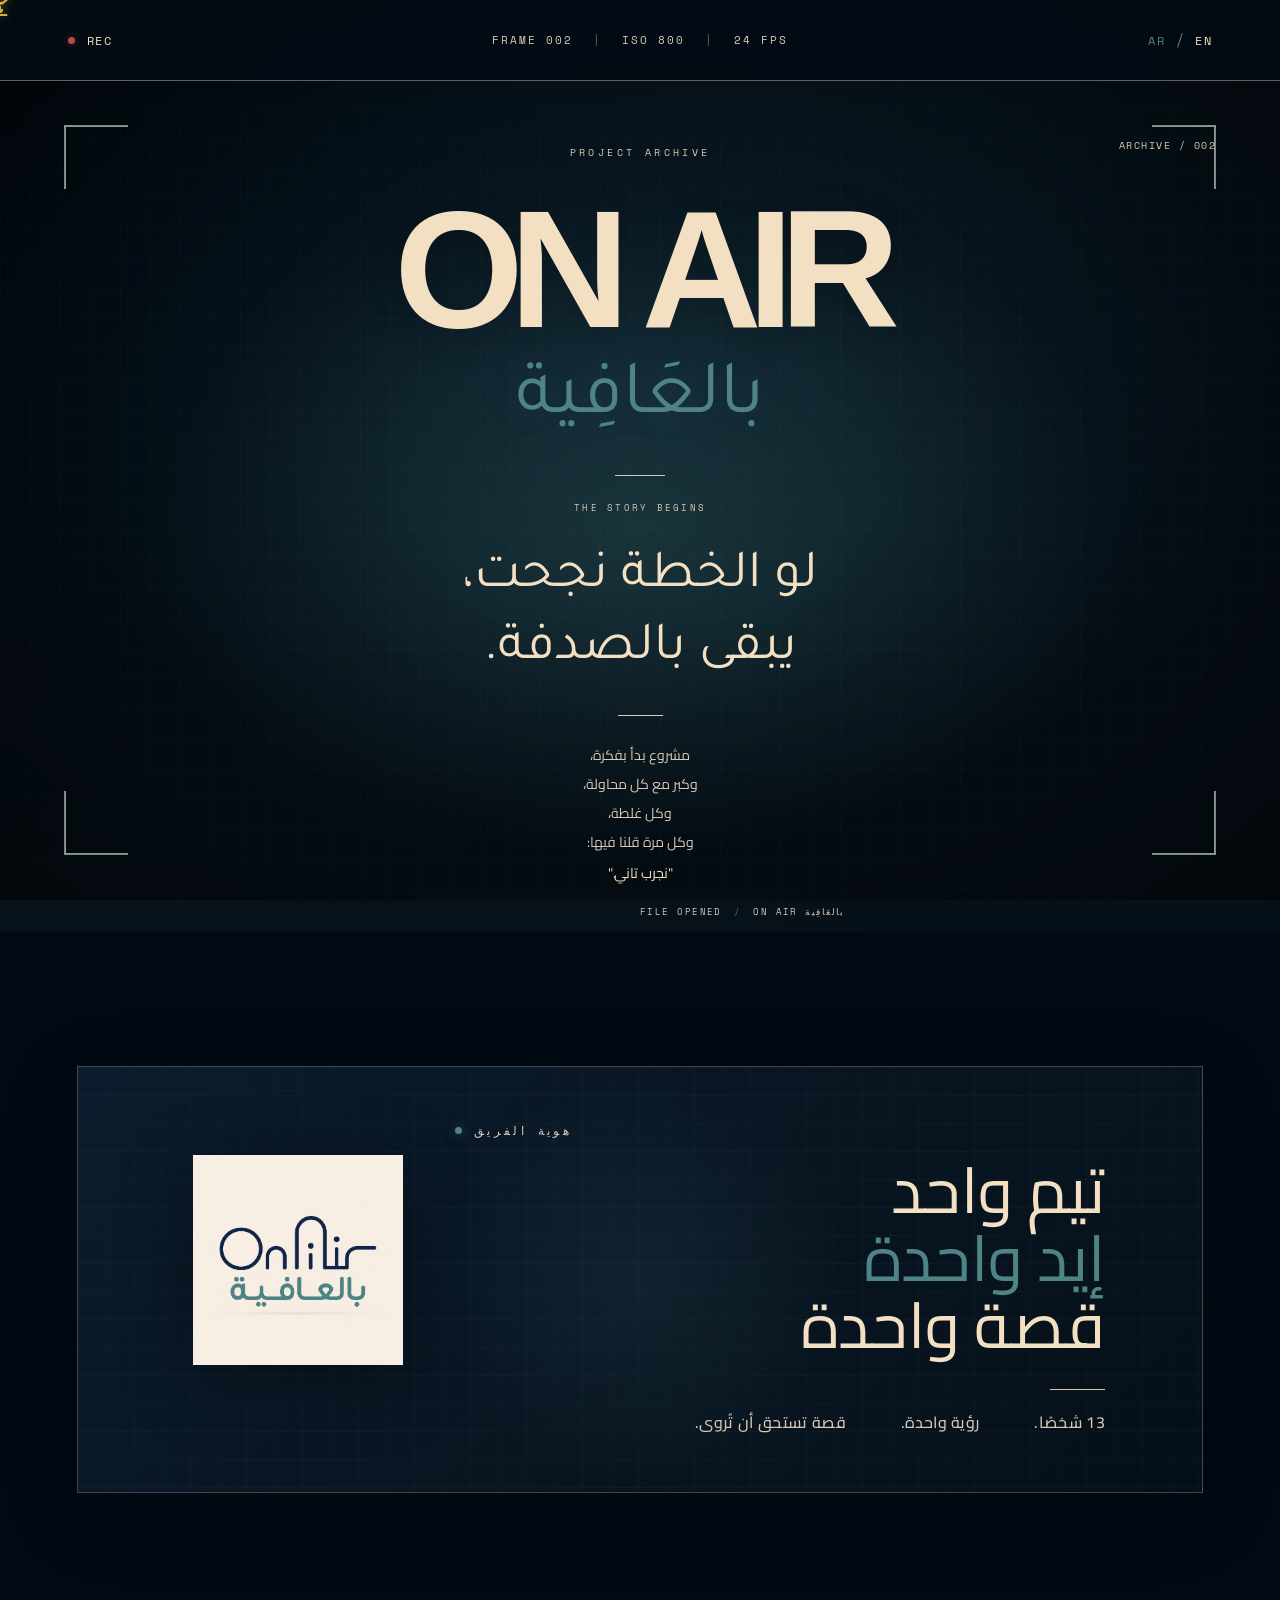
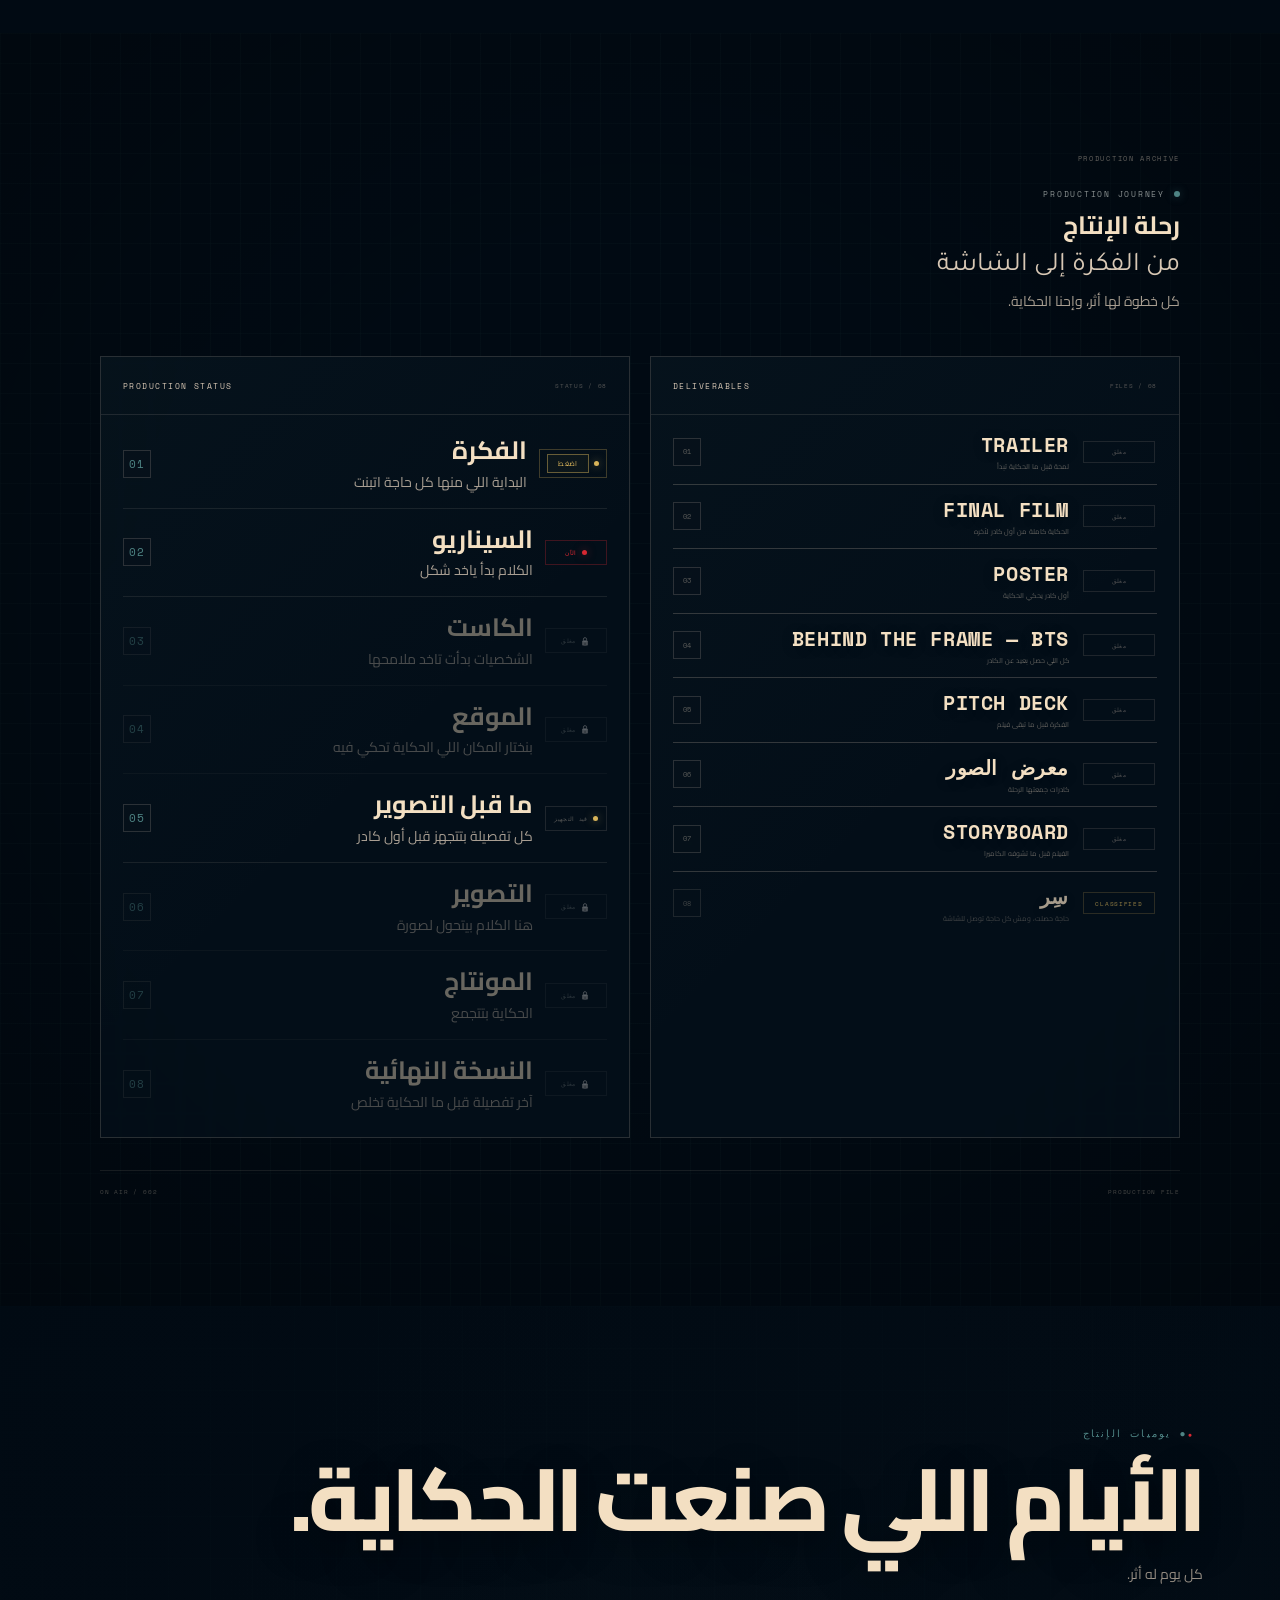
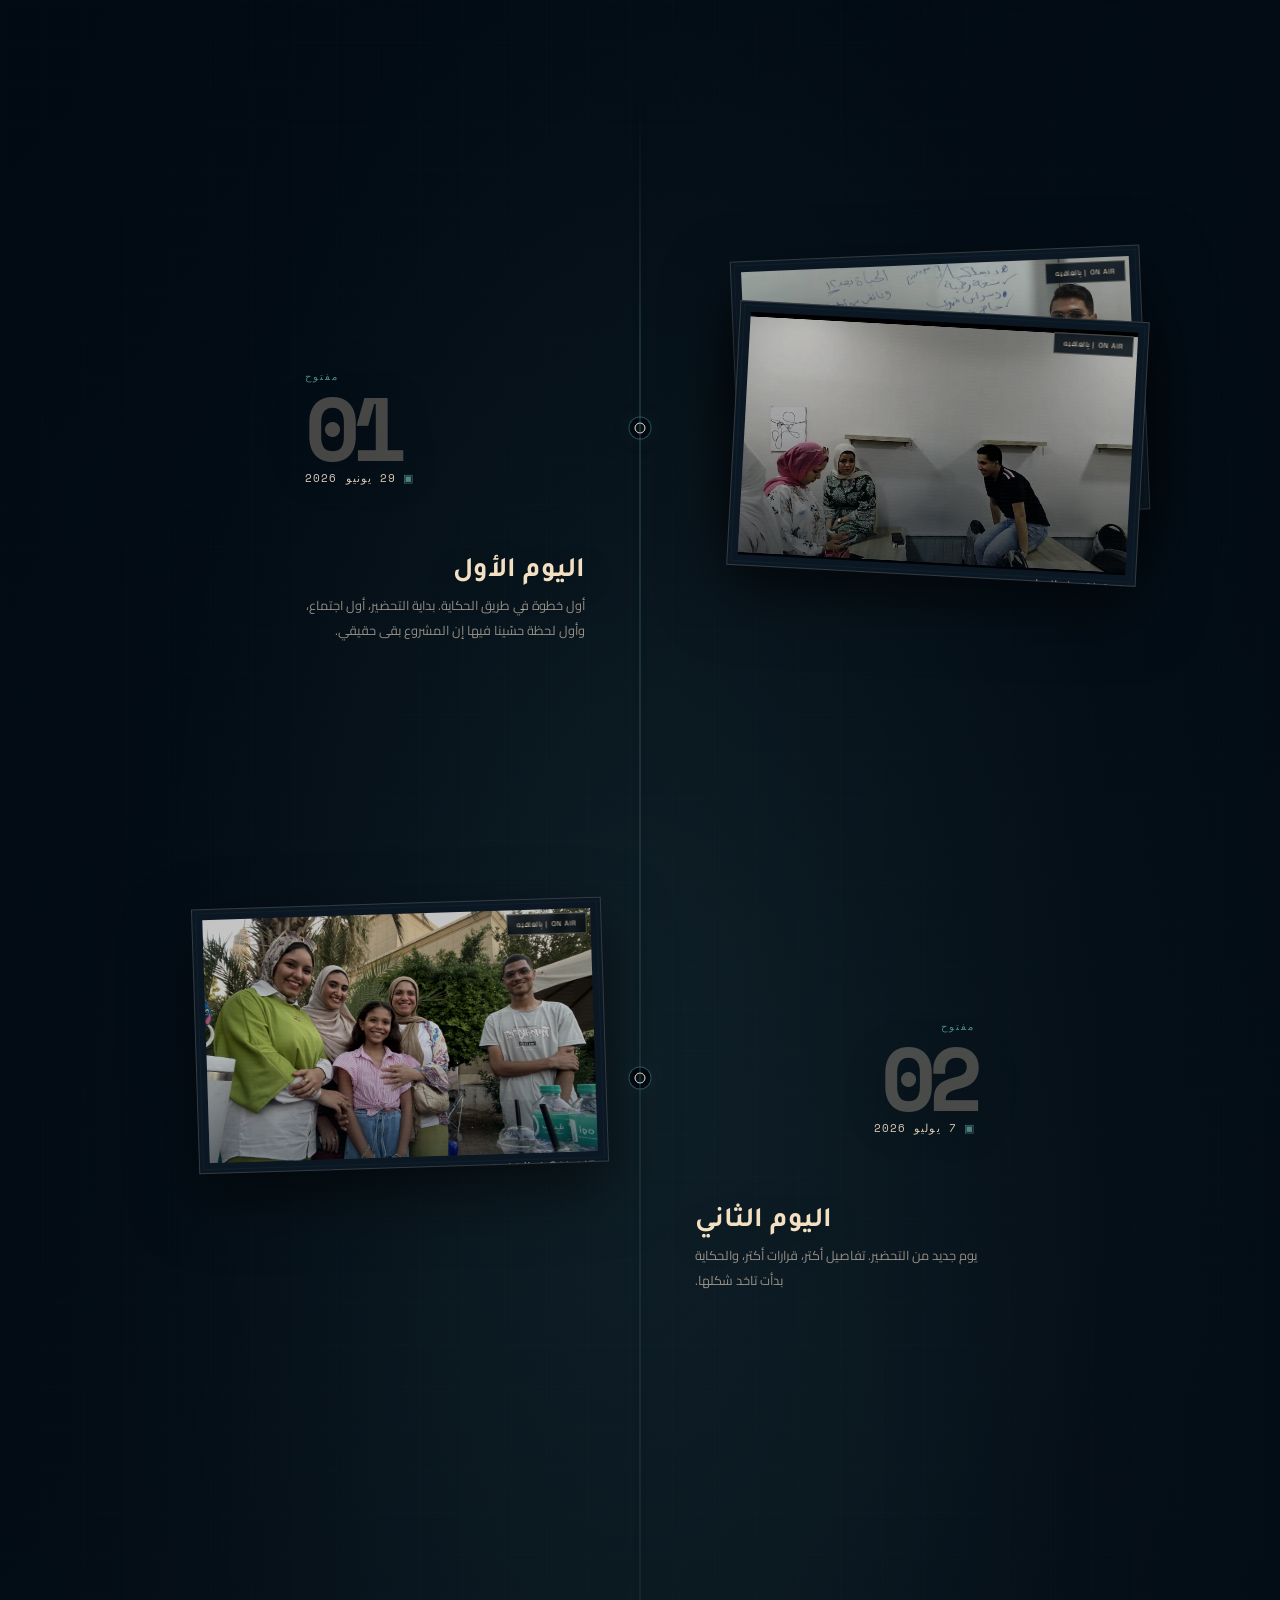
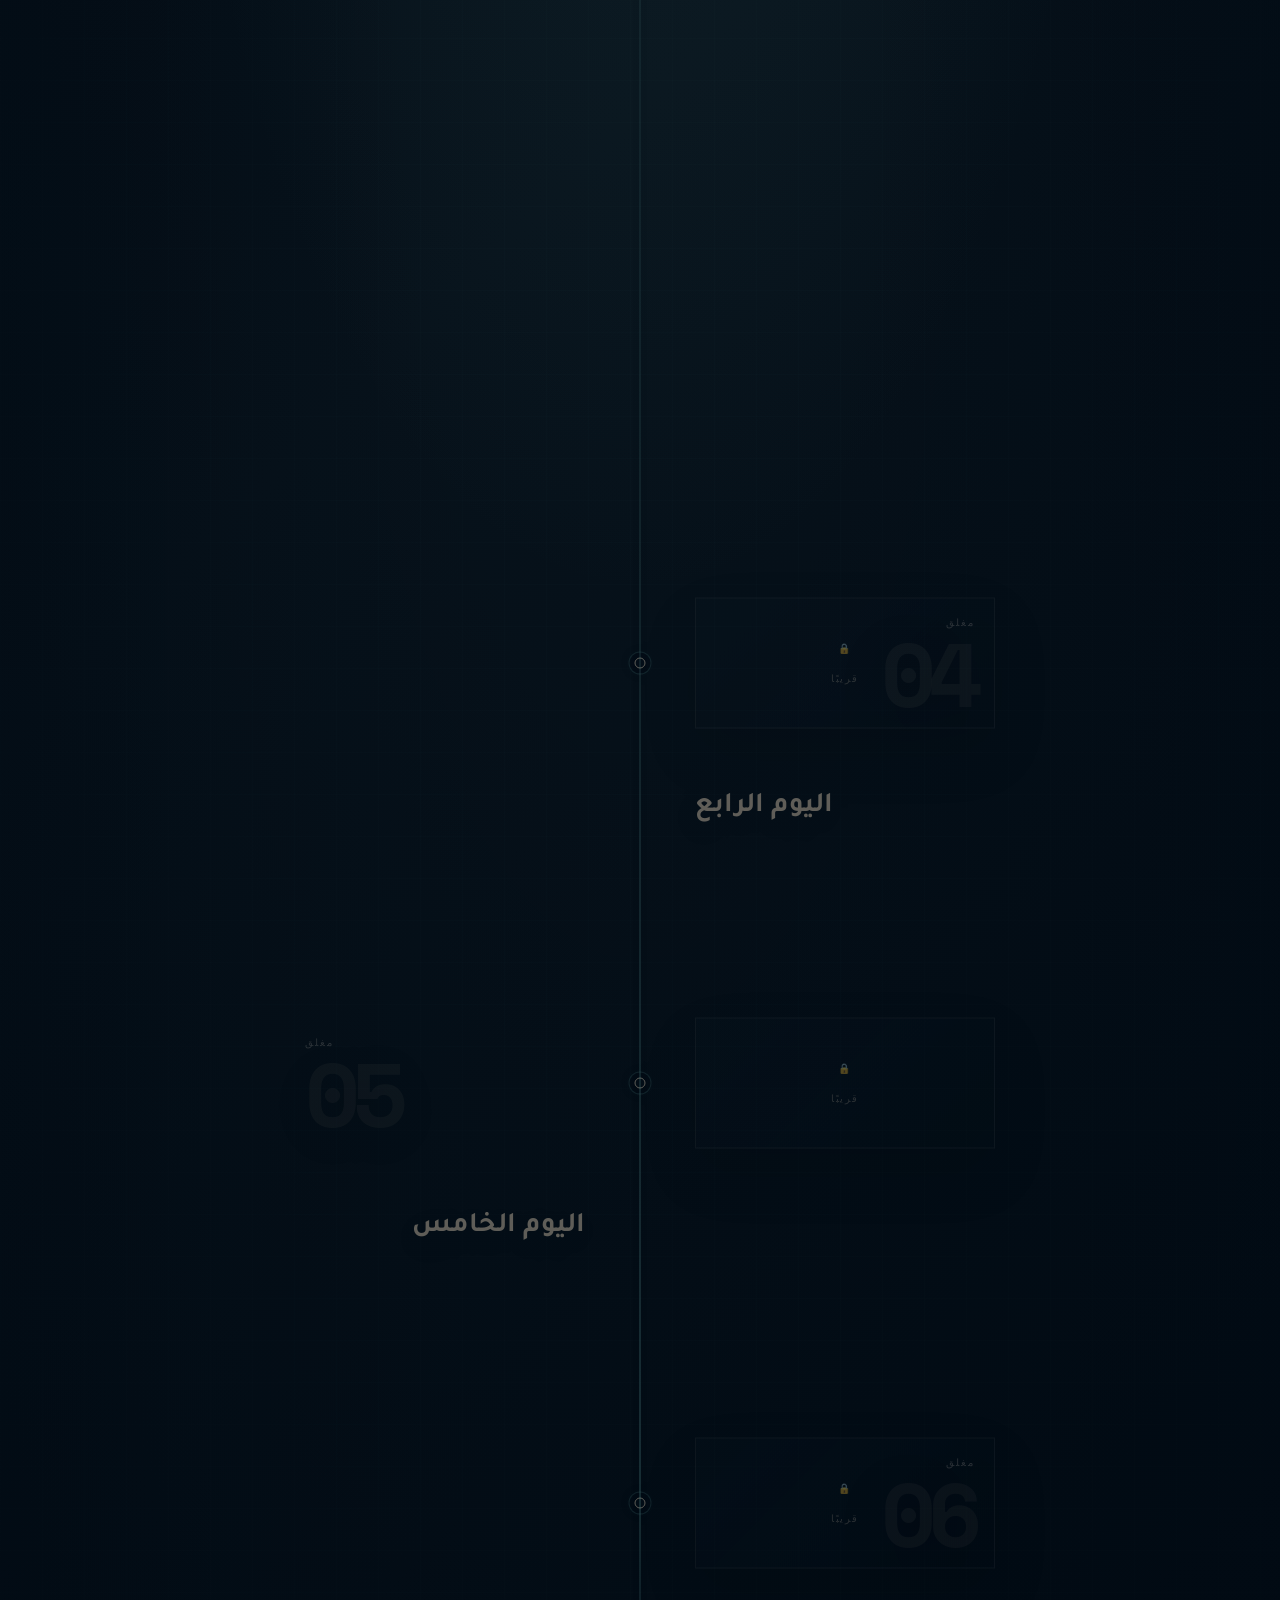
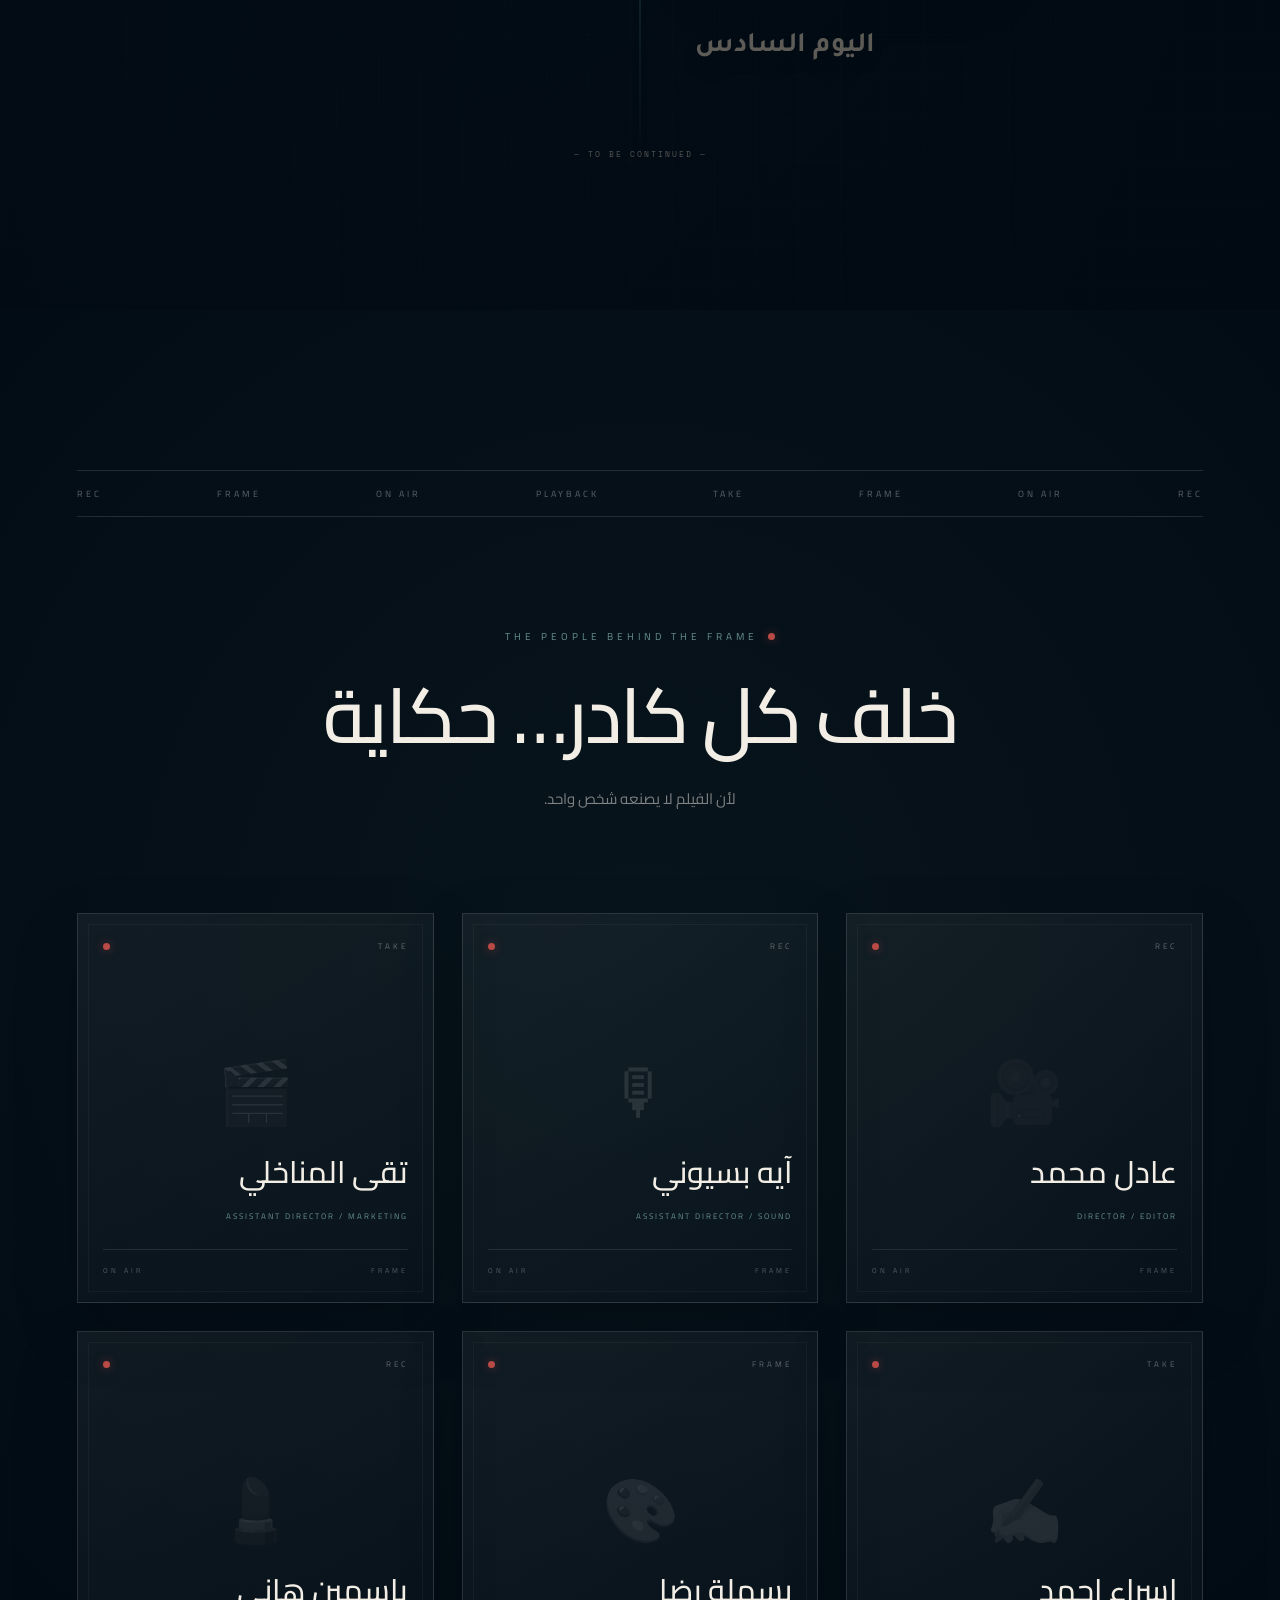
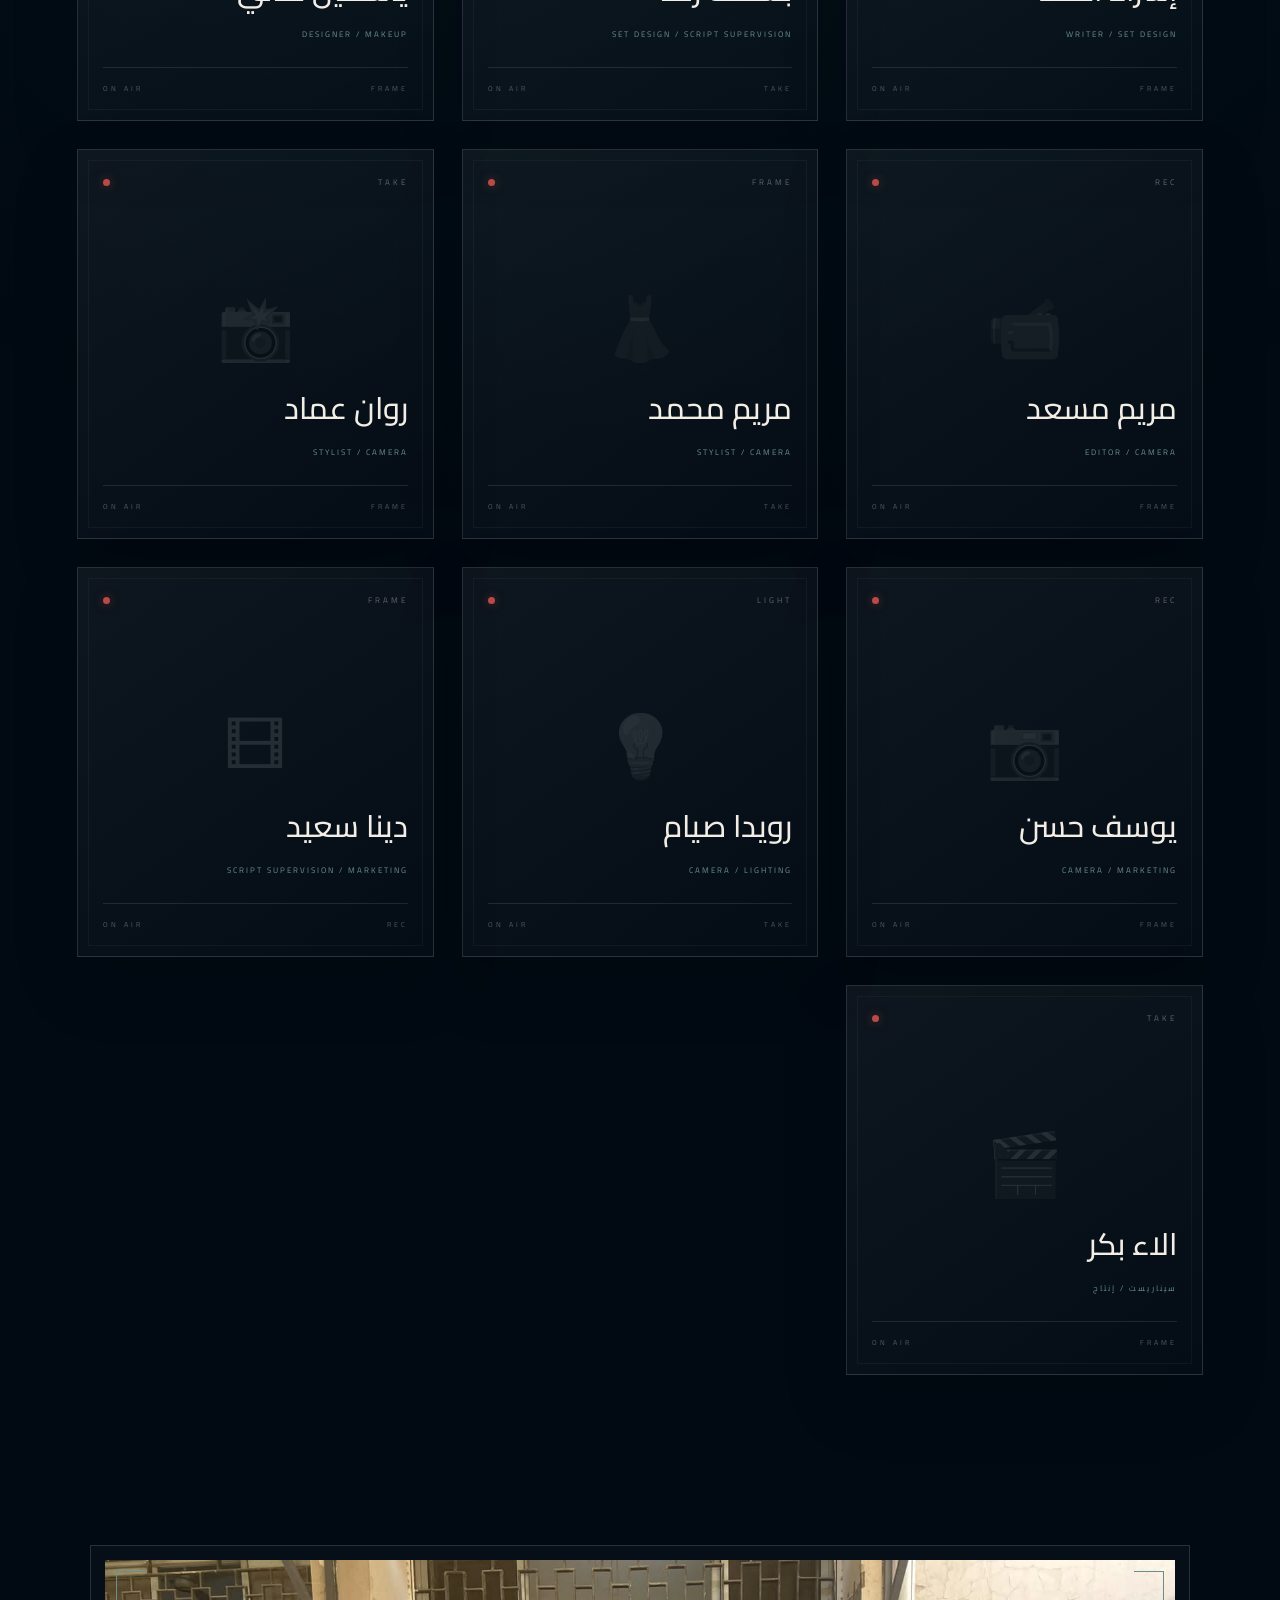
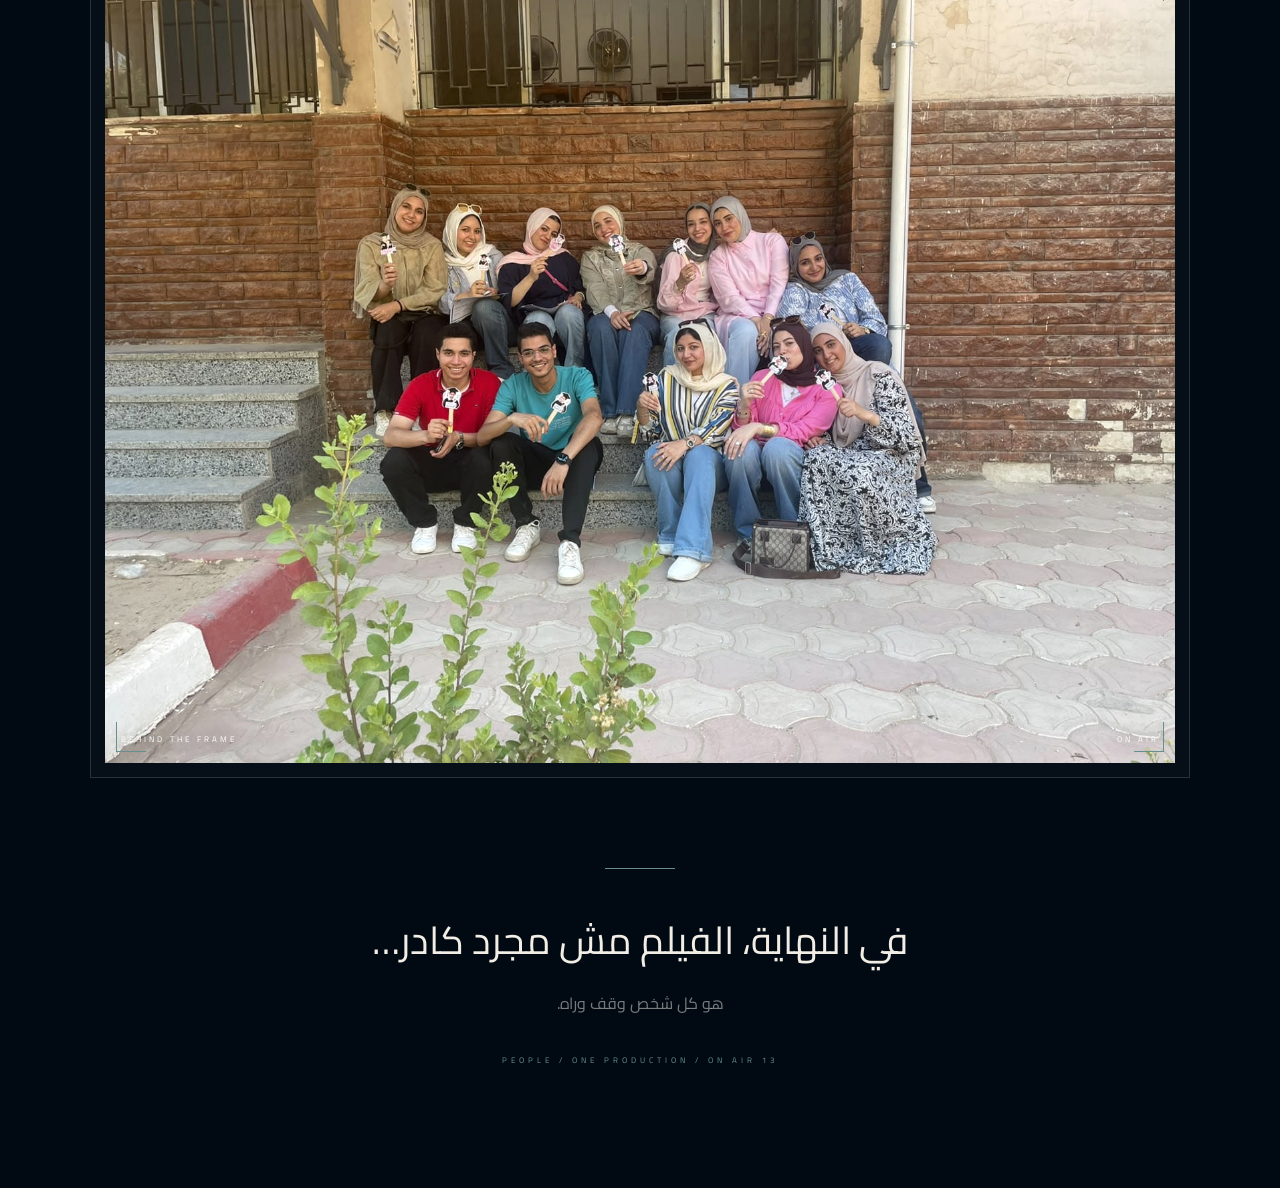
==== commit 7724dfc2: "Update website" ====
--- a/archive.html
+++ b/archive.html
@@ -1283,28 +1283,63 @@
      PRODUCTION DAYS ARCHIVE
 ===================================================== -->
 
-<section class="production-days-section" id="production-days">
+<section
+    class="production-days-section"
+    id="production-days"
+    data-section="production-diary"
+>
+
+    <!-- ================================================
+         SECTION HEADING
+    ================================================= -->
 
     <div class="production-days-heading">
 
-        <span class="section-kicker">
+        <span
+            class="section-kicker"
+            data-ar="● يوميات الإنتاج"
+            data-en="● PRODUCTION DIARY"
+        >
             ● يوميات الإنتاج
         </span>
 
-        <h2>
+
+        <h2
+            data-ar="الأيام اللي صنعت الحكاية."
+            data-en="THE DAYS THAT MADE THE STORY."
+        >
             الأيام اللي صنعت الحكاية.
         </h2>
 
-        <p>
+
+        <p
+            data-ar="كل يوم له أثر."
+            data-en="EVERY DAY LEAVES A MARK."
+        >
             كل يوم له أثر.
         </p>
 
     </div>
 
 
-    <div class="production-days-grid" id="productionDaysGrid">
-        <!-- Cards generated by JavaScript -->
+    <!-- ================================================
+         PRODUCTION DAYS
+         JavaScript renders the days here
+    ================================================= -->
+
+    <div
+        class="production-days-content"
+        dir="inherit"
+    >
+
+        <div
+            id="productionDaysGrid"
+            class="production-days-grid"
+        >
+        </div>
+
     </div>
+
 
 </section>
 
--- a/archive.css
+++ b/archive.css
@@ -5277,7 +5277,7 @@
 
 .production-day-card .day-images::before {
 
-    content: "ON AIR / FRAME";
+   content: "ON AIR | بِالعَافيَه"; 
 
     position: absolute;
 
@@ -5596,3 +5596,1665 @@
         text-align: left;
     }
 }
+/* =========================================================
+   ON AIR — PRODUCTION DIARY
+   FINAL CINEMATIC OVERRIDE
+========================================================= */
+
+
+/* =========================================================
+   01 — SECTION COLORS
+   USE THE ACTUAL WEBSITE PALETTE
+========================================================= */
+
+.production-days-section {
+
+    background:
+        radial-gradient(
+            ellipse 55% 45% at 50% 35%,
+            rgba(78, 132, 132, .13),
+            transparent 68%
+        ),
+        linear-gradient(
+            135deg,
+            var(--dark) 0%,
+            var(--dark-2) 52%,
+            #010A13 100%
+        ) !important;
+
+}
+
+
+/* =========================================================
+   02 — CINEMATIC GRID
+========================================================= */
+
+.production-days-section::before {
+
+    background-image:
+
+        linear-gradient(
+            rgba(78, 132, 132, .035) 1px,
+            transparent 1px
+        ),
+
+        linear-gradient(
+            90deg,
+            rgba(78, 132, 132, .035) 1px,
+            transparent 1px
+        ) !important;
+
+    background-size:
+        42px 42px,
+        42px 42px !important;
+
+    opacity: .65;
+
+}
+
+
+/* =========================================================
+   03 — CINEMATIC VIGNETTE
+========================================================= */
+
+.production-days-section::after {
+
+    background:
+
+        radial-gradient(
+            ellipse at center,
+            transparent 25%,
+            rgba(1, 10, 19, .72) 100%
+        ),
+
+        linear-gradient(
+            90deg,
+            rgba(1,10,19,.20),
+            transparent 20%,
+            transparent 80%,
+            rgba(1,10,19,.20)
+        ) !important;
+
+}
+
+
+/* =========================================================
+   04 — HEADER
+========================================================= */
+
+.production-days-heading {
+
+    width: min(1180px, 100%);
+
+    margin-bottom: 115px;
+
+}
+
+
+.production-days-heading .section-kicker {
+
+    color: var(--teal) !important;
+
+    font-size: 10px;
+
+    letter-spacing: .22em;
+
+    position: relative;
+
+}
+
+
+.production-days-heading .section-kicker::before {
+
+    content: "●";
+
+    display: inline-block;
+
+    margin-right: 9px;
+
+    color: var(--red);
+
+    font-size: 7px;
+
+    animation:
+        productionRecBlink 1.5s infinite;
+
+}
+
+
+@keyframes productionRecBlink {
+
+    0%,
+    45% {
+        opacity: 1;
+    }
+
+    50%,
+    100% {
+        opacity: .35;
+    }
+
+}
+
+
+.production-days-heading h2 {
+
+    color: var(--cream) !important;
+
+    font-size:
+        clamp(50px, 7vw, 88px) !important;
+
+    font-weight: 800;
+
+    letter-spacing: -.045em;
+
+    text-shadow:
+        0 12px 40px rgba(0,0,0,.35);
+
+}
+
+
+.production-days-heading p {
+
+    color:
+        rgba(216,200,181,.68) !important;
+
+    font-size:
+        clamp(12px, 1.1vw, 15px) !important;
+
+    line-height: 1.9;
+
+}
+
+
+/* =========================================================
+   05 — TIMELINE
+========================================================= */
+
+.production-days-grid {
+
+    width: min(1180px, 100%) !important;
+
+}
+
+
+/* central film line */
+
+.production-days-grid::before {
+
+    background:
+
+        linear-gradient(
+            to bottom,
+            transparent,
+            rgba(78,132,132,.55) 8%,
+            rgba(78,132,132,.22) 50%,
+            rgba(78,132,132,.55) 92%,
+            transparent
+        ) !important;
+
+    box-shadow:
+        0 0 12px rgba(78,132,132,.10);
+
+}
+
+
+/* =========================================================
+   06 — DAY CARD
+========================================================= */
+
+.production-day-card {
+
+    height: 650px !important;
+
+    min-height: 650px !important;
+
+    flex: 0 0 650px !important;
+
+    opacity: 0;
+
+    transform:
+        translateY(85px)
+        scale(.985);
+
+    filter:
+        blur(5px);
+
+    transition:
+
+        opacity
+        1.1s
+        cubic-bezier(.16,1,.3,1),
+
+        transform
+        1.15s
+        cubic-bezier(.16,1,.3,1),
+
+        filter
+        1s
+        cubic-bezier(.16,1,.3,1);
+
+}
+
+
+/* active day */
+
+.production-day-card.is-visible {
+
+    opacity: 1;
+
+    transform:
+        translateY(0)
+        scale(1);
+
+    filter:
+        blur(0);
+
+}
+
+
+/* =========================================================
+   07 — TIMELINE NODE
+========================================================= */
+
+.production-day-card::before {
+
+    width: 9px !important;
+
+    height: 9px !important;
+
+    background:
+        var(--dark-2) !important;
+
+    border:
+        1px solid
+        var(--cream) !important;
+
+    box-shadow:
+
+        0 0 0 5px var(--dark),
+
+        0 0 0 6px
+        rgba(78,132,132,.45),
+
+        0 0 22px
+        rgba(78,132,132,.35) !important;
+
+}
+
+
+/* glowing node when visible */
+
+.production-day-card.is-visible::before {
+
+    box-shadow:
+
+        0 0 0 5px var(--dark),
+
+        0 0 0 6px
+        rgba(78,132,132,.65),
+
+        0 0 28px
+        rgba(78,132,132,.55);
+
+}
+
+
+/* =========================================================
+   08 — DAY NUMBER
+========================================================= */
+
+.production-day-card .day-number {
+
+    color:
+        rgba(243,223,194,.16) !important;
+
+    font-size:
+        clamp(68px, 7vw, 100px) !important;
+
+    font-weight: 700;
+
+    letter-spacing: -.09em;
+
+    line-height: .85;
+
+    text-shadow:
+        0 10px 40px rgba(0,0,0,.25);
+
+}
+
+
+.production-day-card.is-visible .day-number {
+
+    color:
+        rgba(243,223,194,.28) !important;
+
+}
+
+
+/* =========================================================
+   09 — OPEN / LOCKED
+========================================================= */
+
+.production-day-card .day-status {
+
+    color:
+        var(--teal) !important;
+
+    font-size: 10px !important;
+
+    letter-spacing: .20em;
+
+}
+
+
+.production-day-card.locked .day-status {
+
+    color:
+        var(--gray) !important;
+
+}
+
+
+/* =========================================================
+   10 — DATE
+========================================================= */
+
+.production-day-card .day-date {
+
+    color:
+        var(--beige) !important;
+
+    font-size:
+        11px !important;
+
+    letter-spacing: .10em;
+
+}
+
+
+.production-day-card .day-date-icon {
+
+    color:
+        var(--teal) !important;
+
+}
+
+
+/* =========================================================
+   11 — IMAGE CONTAINER
+========================================================= */
+
+.production-day-card .day-images {
+
+    width: 470px !important;
+
+    min-height: 350px;
+
+    padding: 0 !important;
+
+    background: transparent !important;
+
+    border: none !important;
+
+    box-shadow: none !important;
+
+    overflow: visible !important;
+
+}
+
+
+/* remove old label */
+
+.production-day-card .day-images::before {
+
+    content: none !important;
+
+}
+
+
+/* =========================================================
+   12 — EACH PHOTOGRAPH
+========================================================= */
+
+.production-day-card .day-image-wrapper {
+
+    position: relative;
+
+    width: 410px;
+
+    height: 265px;
+
+    padding: 10px;
+
+    overflow: hidden;
+
+    background:
+        var(--navy);
+
+    border:
+        1px solid
+        rgba(216,200,181,.20);
+
+    box-shadow:
+
+        0 25px 65px
+        rgba(0,0,0,.55),
+
+        0 0 0 1px
+        rgba(78,132,132,.05);
+
+    transform-origin: center;
+
+    transition:
+
+        transform
+        .9s
+        cubic-bezier(.16,1,.3,1),
+
+        box-shadow
+        .7s ease,
+
+        filter
+        .7s ease;
+
+}
+
+
+/* =========================================================
+   13 — FIRST IMAGE
+========================================================= */
+
+.production-day-card .day-image-wrapper:nth-child(1) {
+
+    position: relative;
+
+    z-index: 2;
+
+    transform:
+        rotate(-2.4deg)
+        translateY(0);
+
+}
+
+
+/* =========================================================
+   14 — SECOND IMAGE
+========================================================= */
+
+.production-day-card .day-image-wrapper:nth-child(2) {
+
+    position: absolute;
+
+    top: 58px;
+
+    left: 58px;
+
+    z-index: 3;
+
+    transform:
+        rotate(3.1deg);
+
+}
+
+
+/* =========================================================
+   15 — SINGLE IMAGE DAYS
+========================================================= */
+
+.production-day-card .day-image-wrapper:only-child {
+
+    transform:
+        rotate(-1.8deg);
+
+}
+
+
+/* =========================================================
+   16 — IMAGE ITSELF
+========================================================= */
+
+.production-day-card .day-image {
+
+    width: 100% !important;
+
+    height: 100% !important;
+
+    object-fit: cover;
+
+    filter:
+
+        saturate(.72)
+        contrast(1.08)
+        brightness(.78);
+
+    transform:
+        scale(1.025);
+
+    transition:
+
+        transform
+        1.4s
+        cubic-bezier(.16,1,.3,1),
+
+        filter
+        .8s ease;
+
+}
+
+
+/* =========================================================
+   17 — CINEMATIC IMAGE OVERLAY
+========================================================= */
+
+.production-day-card .day-image-wrapper::after {
+
+    content: "";
+
+    position: absolute;
+
+    inset: 10px;
+
+    pointer-events: none;
+
+    background:
+
+        linear-gradient(
+            to bottom,
+            rgba(1,10,19,.05),
+            transparent 45%,
+            rgba(1,10,19,.40)
+        ),
+
+        repeating-linear-gradient(
+            to bottom,
+            transparent 0px,
+            transparent 3px,
+            rgba(243,223,194,.025) 4px
+        );
+
+    z-index: 5;
+
+}
+
+
+/* =========================================================
+   18 — PHOTO FRAME MARKINGS
+========================================================= */
+
+.production-day-card .day-image-wrapper::before {
+
+    content:
+        "REC  •  24 FPS";
+
+    position: absolute;
+
+    top: 18px;
+
+    right: 18px;
+
+    z-index: 8;
+
+    padding: 5px 8px;
+
+    color:
+        rgba(243,223,194,.78);
+
+    background:
+        rgba(1,10,19,.72);
+
+    border:
+        1px solid
+        rgba(216,200,181,.18);
+
+    font-family:
+        "Space Mono",
+        monospace;
+
+    font-size: 6px;
+
+    letter-spacing: .12em;
+
+}
+
+
+/* =========================================================
+   19 — FILM CORNER MARKS
+========================================================= */
+
+.production-day-card .day-image-wrapper {
+
+    --corner:
+        rgba(216,200,181,.28);
+
+}
+
+
+/* tiny cinematic corner */
+
+.production-day-card .day-image-wrapper {
+
+    outline:
+        1px solid
+        rgba(78,132,132,.08);
+
+    outline-offset: -5px;
+
+}
+
+
+/* =========================================================
+   20 — HOVER
+========================================================= */
+
+.production-day-card:hover
+.day-image-wrapper:nth-child(1) {
+
+    transform:
+        rotate(-3.5deg)
+        translateY(-7px);
+
+    box-shadow:
+
+        0 35px 80px
+        rgba(0,0,0,.65),
+
+        0 0 25px
+        rgba(78,132,132,.08);
+
+}
+
+
+.production-day-card:hover
+.day-image-wrapper:nth-child(2) {
+
+    transform:
+        rotate(4.5deg)
+        translate(8px,-9px);
+
+    box-shadow:
+
+        0 35px 80px
+        rgba(0,0,0,.65),
+
+        0 0 25px
+        rgba(78,132,132,.08);
+
+}
+
+
+.production-day-card:hover
+.day-image {
+
+    transform:
+        scale(1.055);
+
+    filter:
+
+        saturate(.88)
+        contrast(1.10)
+        brightness(.88);
+
+}
+
+
+/* =========================================================
+   21 — TITLE
+========================================================= */
+
+.production-day-card .day-title {
+
+    color:
+        var(--cream) !important;
+
+    font-family:
+        "Tajawal",
+        "Cairo",
+        sans-serif !important;
+
+    font-size:
+        clamp(22px, 2.2vw, 31px) !important;
+
+    font-weight:
+        700 !important;
+
+    line-height:
+        1.35 !important;
+
+    text-shadow:
+        0 8px 30px
+        rgba(0,0,0,.35);
+
+}
+
+
+/* =========================================================
+   22 — DESCRIPTION
+========================================================= */
+
+.production-day-card .day-description {
+
+    color:
+        rgba(216,200,181,.68) !important;
+
+    font-family:
+        "Cairo",
+        sans-serif !important;
+
+    font-size:
+        clamp(11px, 1vw, 14px) !important;
+
+    line-height:
+        1.9 !important;
+
+}
+
+
+/* =========================================================
+   23 — LOCKED DAYS
+========================================================= */
+
+.production-day-card.locked {
+
+    opacity: .38;
+
+}
+
+
+.production-day-card.locked .day-number {
+
+    color:
+        rgba(243,223,194,.10) !important;
+
+}
+
+
+.production-day-card.locked .locked-content {
+
+    width: 300px;
+
+    padding: 42px 25px;
+
+    background:
+        linear-gradient(
+            135deg,
+            rgba(13,31,48,.28),
+            rgba(7,18,27,.12)
+        );
+
+    border:
+        1px solid
+        rgba(216,200,181,.13);
+
+    box-shadow:
+        0 25px 60px
+        rgba(0,0,0,.28);
+
+    color:
+        rgba(216,200,181,.48);
+
+    font-size:
+        10px;
+
+}
+
+
+/* =========================================================
+   24 — LOCK ICON
+========================================================= */
+
+.production-day-card.locked .lock-icon {
+
+    margin-bottom: 15px;
+
+    color:
+        var(--teal);
+
+    filter:
+        grayscale(.2);
+
+}
+
+
+/* =========================================================
+   25 — FILM GRAIN
+========================================================= */
+
+.production-days-section {
+
+    isolation: isolate;
+
+}
+
+
+.production-days-section .production-days-grid {
+
+    position: relative;
+
+}
+
+
+.production-days-section .production-days-grid::after {
+
+    pointer-events: none;
+
+}
+
+
+/* =========================================================
+   26 — CONTINUATION
+========================================================= */
+
+.production-days-grid::after {
+
+    color:
+        rgba(216,200,181,.40) !important;
+
+    font-size:
+        8px !important;
+
+    letter-spacing:
+        .25em !important;
+
+}
+
+
+/* =========================================================
+   27 — DESKTOP SPACING
+========================================================= */
+
+@media (min-width: 801px) {
+
+    .production-day-card:nth-child(odd)
+    .day-images {
+
+        left:
+            calc(50% + 35px) !important;
+
+    }
+
+
+    .production-day-card:nth-child(even)
+    .day-images {
+
+        right:
+            calc(50% + 35px) !important;
+
+    }
+
+}
+
+
+/* =========================================================
+   28 — MOBILE
+========================================================= */
+
+@media (max-width: 800px) {
+
+    .production-days-section {
+
+        padding:
+            90px 18px 110px !important;
+
+    }
+
+
+    .production-days-heading {
+
+        margin-bottom:
+            80px !important;
+
+    }
+
+
+    .production-days-heading h2 {
+
+        font-size:
+            44px !important;
+
+    }
+
+
+    .production-days-heading p {
+
+        font-size:
+            11px !important;
+
+    }
+
+
+    .production-day-card {
+
+        height:
+            690px !important;
+
+        min-height:
+            690px !important;
+
+        flex-basis:
+            690px !important;
+
+    }
+
+
+    .production-day-card .day-number {
+
+        font-size:
+            62px !important;
+
+    }
+
+
+    .production-day-card .day-title {
+
+        top:
+            475px !important;
+
+        font-size:
+            22px !important;
+
+    }
+
+
+    .production-day-card .day-description {
+
+        top:
+            525px !important;
+
+        font-size:
+            11px !important;
+
+        line-height:
+            1.85 !important;
+
+    }
+
+
+    .production-day-card .day-images {
+
+        top:
+            260px !important;
+
+        left:
+            35px !important;
+
+        right:
+            auto !important;
+
+        width:
+            calc(100% - 35px) !important;
+
+        min-height:
+            250px;
+
+    }
+
+
+    .production-day-card .day-image-wrapper {
+
+        width:
+            calc(100% - 10px);
+
+        height:
+            205px;
+
+    }
+
+
+    .production-day-card .day-image-wrapper:nth-child(2) {
+
+        top:
+            40px;
+
+        left:
+            32px;
+
+    }
+
+
+    .production-day-card .day-image-wrapper::before {
+
+        top:
+            12px;
+
+        right:
+            12px;
+
+        font-size:
+            5px;
+
+    }
+
+}
+
+
+/* =========================================================
+   29 — VERY SMALL MOBILE
+========================================================= */
+
+@media (max-width: 430px) {
+
+    .production-day-card {
+
+        height:
+            650px !important;
+
+        min-height:
+            650px !important;
+
+        flex-basis:
+            650px !important;
+
+    }
+
+
+    .production-day-card .day-images {
+
+        top:
+            245px !important;
+
+    }
+
+
+    .production-day-card .day-image-wrapper {
+
+        height:
+            185px;
+
+    }
+
+
+    .production-day-card .day-title {
+
+        top:
+            435px !important;
+
+        font-size:
+            20px !important;
+
+    }
+
+
+    .production-day-card .day-description {
+
+        top:
+            485px !important;
+
+    }
+
+}
+/* =========================================================
+   PRODUCTION DIARY — RIGHT ALIGNED HEADER
+========================================================= */
+
+.production-days-heading {
+
+    direction: rtl !important;
+
+    text-align: right !important;
+
+    margin-left: auto !important;
+
+    margin-right: auto !important;
+
+}
+
+
+.production-days-heading .section-kicker {
+
+    width: 100%;
+
+    text-align: right !important;
+
+}
+
+
+.production-days-heading h2 {
+
+    width: 100%;
+
+    text-align: right !important;
+
+}
+
+
+.production-days-heading p {
+
+    width: 100% !important;
+
+    text-align: right !important;
+
+}
+
+
+/* =========================================================
+   ENGLISH
+========================================================= */
+
+html[lang="en"]
+.production-days-heading {
+
+    direction: ltr !important;
+
+    text-align: right !important;
+
+}
+
+
+html[lang="en"]
+.production-days-heading .section-kicker,
+
+html[lang="en"]
+.production-days-heading h2,
+
+html[lang="en"]
+.production-days-heading p {
+
+    text-align: right !important;
+
+}
+/* =========================================================
+   PHOTO FRAME BRANDING
+========================================================= */
+
+.production-day-card
+.day-image-wrapper::before {
+
+    content: "ON AIR | بِالعَافيَه" !important;
+
+    position: absolute;
+
+    top: 14px;
+    right: 14px;
+
+    z-index: 20;
+
+    padding: 6px 9px;
+
+    color:
+        var(--cream);
+
+    background:
+        rgba(1, 10, 19, .82);
+
+    border:
+        1px solid
+        rgba(216, 200, 181, .28);
+
+    font-family:
+        "Cairo",
+        "Space Mono",
+        sans-serif;
+
+    font-size: 7px;
+
+    line-height: 1;
+
+    letter-spacing: .08em;
+
+    white-space: nowrap;
+
+    backdrop-filter:
+        blur(5px);
+
+    -webkit-backdrop-filter:
+        blur(5px);
+
+}
+/* =========================================================
+   CINEMATIC PHOTO STACK
+========================================================= */
+
+.production-day-card .day-images {
+
+    position: absolute !important;
+
+    top: 50% !important;
+
+    width: 470px !important;
+
+    min-height: 350px;
+
+    padding: 0 !important;
+
+    margin: 0 !important;
+
+    background: transparent !important;
+
+    border: none !important;
+
+    box-shadow: none !important;
+
+    overflow: visible !important;
+
+    transform: translateY(-50%);
+
+    z-index: 10;
+
+}
+
+
+/* =========================================================
+   DAY 01 / DAY 03 — RIGHT
+========================================================= */
+
+.production-day-card:nth-child(odd)
+.day-images {
+
+    left:
+        calc(50% + 35px) !important;
+
+    right: auto !important;
+
+}
+
+
+/* =========================================================
+   DAY 02 / DAY 04 — LEFT
+========================================================= */
+
+.production-day-card:nth-child(even)
+.day-images {
+
+    right:
+        calc(50% + 35px) !important;
+
+    left: auto !important;
+
+}
+
+
+/* =========================================================
+   PHOTO
+========================================================= */
+
+.production-day-card
+.day-image-wrapper {
+
+    position: relative;
+
+    width: 410px;
+
+    height: 265px;
+
+    padding: 10px;
+
+    background:
+        var(--navy);
+
+    border:
+        1px solid
+        rgba(216, 200, 181, .20);
+
+    box-shadow:
+        0 25px 65px
+        rgba(0, 0, 0, .55);
+
+    overflow: hidden;
+
+    transition:
+        transform .8s cubic-bezier(.16,1,.3,1),
+        box-shadow .6s ease;
+
+}
+
+
+/* =========================================================
+   FIRST PHOTO
+========================================================= */
+
+.production-day-card
+.day-photo-1 {
+
+    position: relative;
+
+    z-index: 2;
+
+    transform:
+        rotate(-2.4deg);
+
+}
+
+
+/* =========================================================
+   SECOND PHOTO
+========================================================= */
+
+.production-day-card
+.day-photo-2 {
+
+    position: absolute;
+
+    top: 55px;
+
+    left: 55px;
+
+    z-index: 3;
+
+    transform:
+        rotate(3.2deg);
+
+}
+
+
+/* =========================================================
+   IMAGE
+========================================================= */
+
+.production-day-card
+.day-image {
+
+    display: block;
+
+    width: 100% !important;
+
+    height: 100% !important;
+
+    object-fit: cover;
+
+    filter:
+        saturate(.76)
+        contrast(1.08)
+        brightness(.78);
+
+    transform:
+        scale(1.025);
+
+    transition:
+        transform 1.2s cubic-bezier(.16,1,.3,1),
+        filter .7s ease;
+
+}
+
+
+/* =========================================================
+   CINEMATIC IMAGE TREATMENT
+========================================================= */
+
+.production-day-card
+.day-image-wrapper::after {
+
+    content: "";
+
+    position: absolute;
+
+    inset: 10px;
+
+    pointer-events: none;
+
+    background:
+
+        linear-gradient(
+            to bottom,
+            rgba(1,10,19,.02),
+            transparent 50%,
+            rgba(1,10,19,.38)
+        ),
+
+        repeating-linear-gradient(
+            to bottom,
+            transparent 0,
+            transparent 3px,
+            rgba(243,223,194,.025) 4px
+        );
+
+    z-index: 10;
+
+}
+
+
+/* =========================================================
+   HOVER
+========================================================= */
+
+.production-day-card:hover
+.day-photo-1 {
+
+    transform:
+        rotate(-3.5deg)
+        translateY(-6px);
+
+}
+
+
+.production-day-card:hover
+.day-photo-2 {
+
+    transform:
+        rotate(4.5deg)
+        translate(8px,-8px);
+
+}
+
+
+.production-day-card:hover
+.day-image {
+
+    transform:
+        scale(1.05);
+
+    filter:
+        saturate(.90)
+        contrast(1.10)
+        brightness(.87);
+
+}
+
+
+/* =========================================================
+   SINGLE IMAGE DAYS
+========================================================= */
+
+.production-day-card
+.day-image-wrapper:only-child {
+
+    transform:
+        rotate(-1.8deg);
+
+}
+
+
+/* =========================================================
+   DAY TEXT
+========================================================= */
+
+.production-day-card
+.day-title {
+
+    font-size:
+        clamp(22px, 2.2vw, 30px) !important;
+
+    line-height:
+        1.4 !important;
+
+}
+
+
+.production-day-card
+.day-description {
+
+    font-size:
+        clamp(12px, 1vw, 14px) !important;
+
+    line-height:
+        1.95 !important;
+
+}
+@media (max-width: 800px) {
+
+    .production-day-card
+    .day-images {
+
+        top: 270px !important;
+
+        left: 35px !important;
+
+        right: auto !important;
+
+        width:
+            calc(100% - 35px) !important;
+
+        min-height: 270px;
+
+        transform: none;
+
+    }
+
+
+    .production-day-card
+    .day-image-wrapper {
+
+        width: 86%;
+
+        height: 200px;
+
+        padding: 8px;
+
+    }
+
+
+    .production-day-card
+    .day-photo-2 {
+
+        top: 38px;
+
+        left: 28px;
+
+    }
+
+
+    .production-day-card
+    .day-image-wrapper::before {
+
+        top: 11px;
+
+        right: 11px;
+
+        font-size: 6px;
+
+    }
+
+
+    .production-day-card
+    .day-title {
+
+        font-size: 21px !important;
+
+    }
+
+
+    .production-day-card
+    .day-description {
+
+        font-size: 11px !important;
+
+    }
+
+}
+/* =========================================================
+   PRODUCTION DIARY — RIGHT SIDE HEADER
+========================================================= */
+
+.production-days-heading {
+
+    direction: rtl !important;
+
+    text-align: right !important;
+
+}
+
+
+.production-days-heading .section-kicker,
+.production-days-heading h2,
+.production-days-heading p {
+
+    text-align: right !important;
+
+}
+
+
+/* English */
+
+html[lang="en"]
+.production-days-heading {
+
+    direction: ltr !important;
+
+    text-align: right !important;
+
+}
+
+
+html[lang="en"]
+.production-days-heading .section-kicker,
+html[lang="en"]
+.production-days-heading h2,
+html[lang="en"]
+.production-days-heading p {
+
+    text-align: right !important;
+
+}
+/* =========================================================
+   CINEMATIC PHOTO STACK
+========================================================= */
+
+.production-day-card .day-images {
+
+    overflow: visible !important;
+
+}
+
+
+/* FIRST PHOTO */
+
+.production-day-card
+.day-photo-1 {
+
+    transform:
+        rotate(-2.2deg);
+
+    z-index: 2;
+
+}
+
+
+/* SECOND PHOTO */
+
+.production-day-card
+.day-photo-2 {
+
+    position: absolute !important;
+
+    top: 42px;
+
+    left: 42px;
+
+    transform:
+        rotate(2.8deg);
+
+    z-index: 3;
+
+}
+
+
+/* HOVER */
+
+.production-day-card:hover
+.day-photo-1 {
+
+    transform:
+        rotate(-3deg)
+        translateY(-5px);
+
+}
+
+
+.production-day-card:hover
+.day-photo-2 {
+
+    transform:
+        rotate(4deg)
+        translate(6px,-7px);
+
+}
